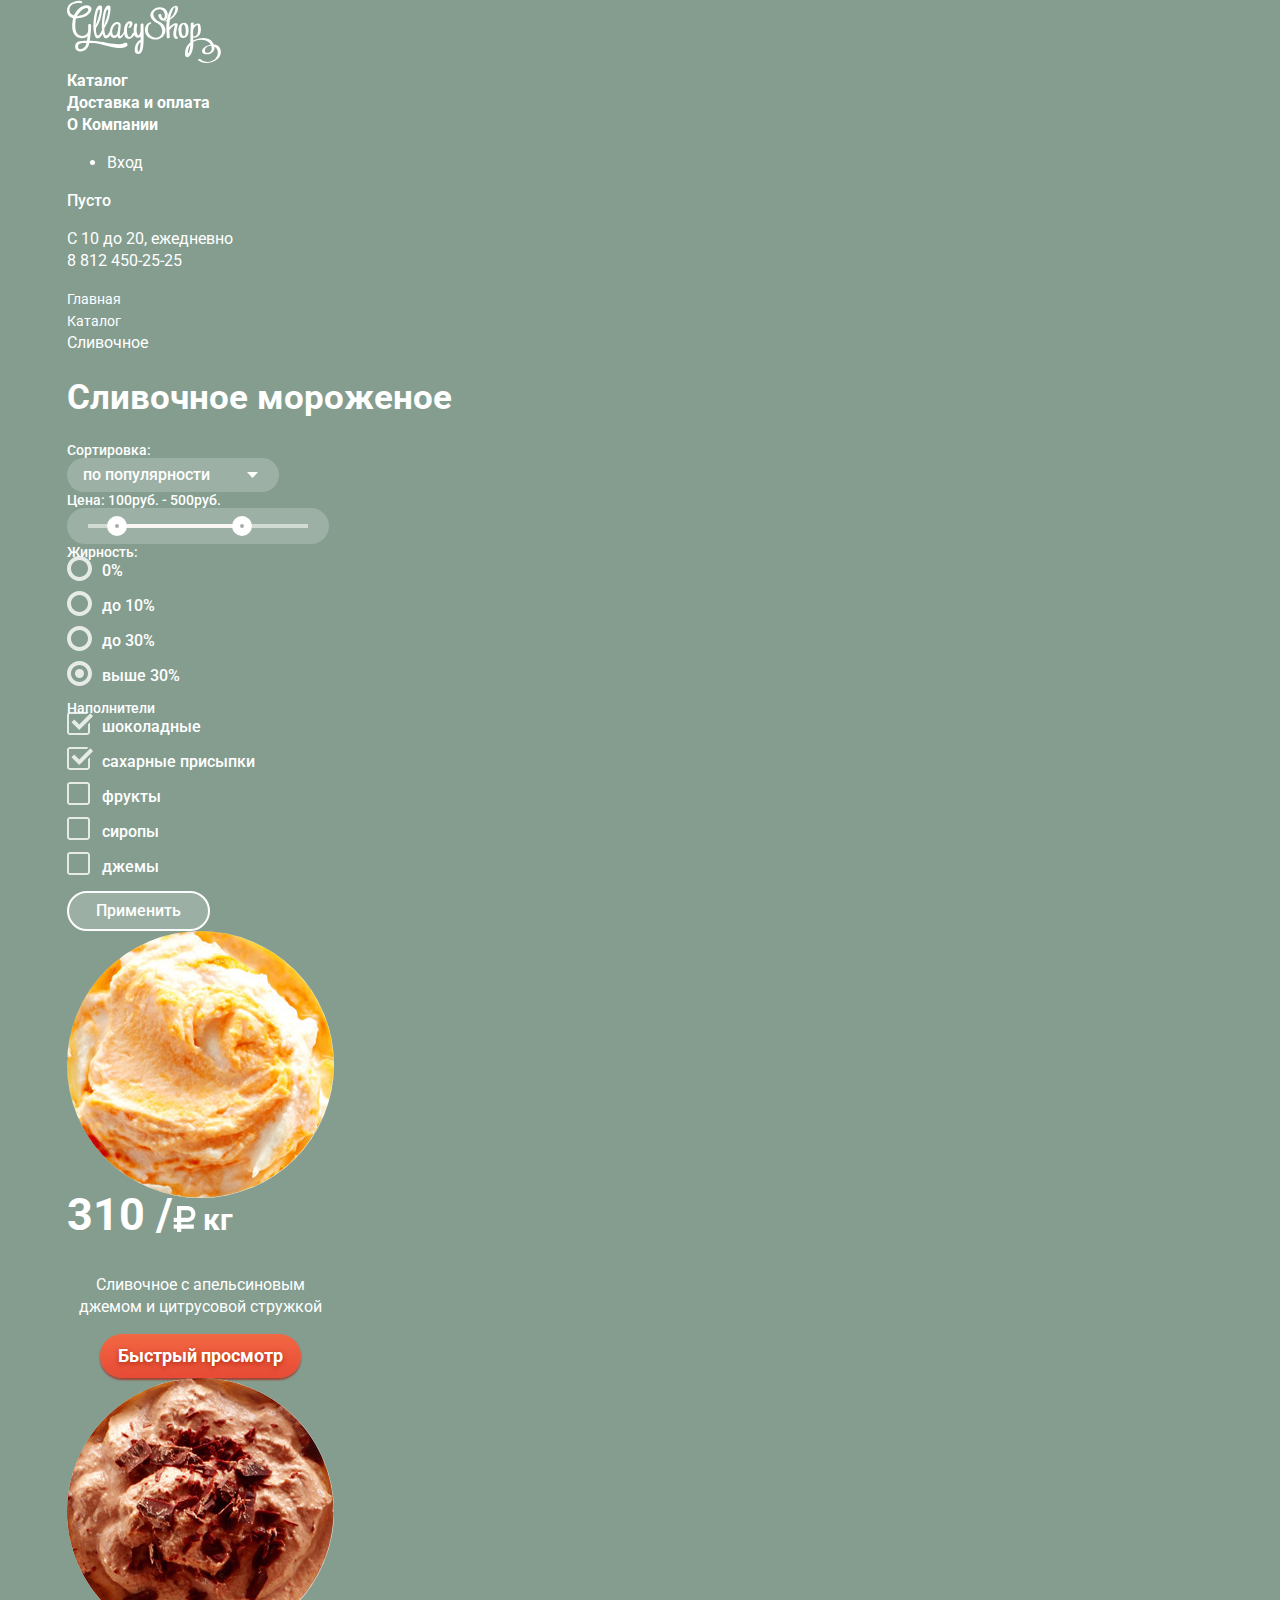
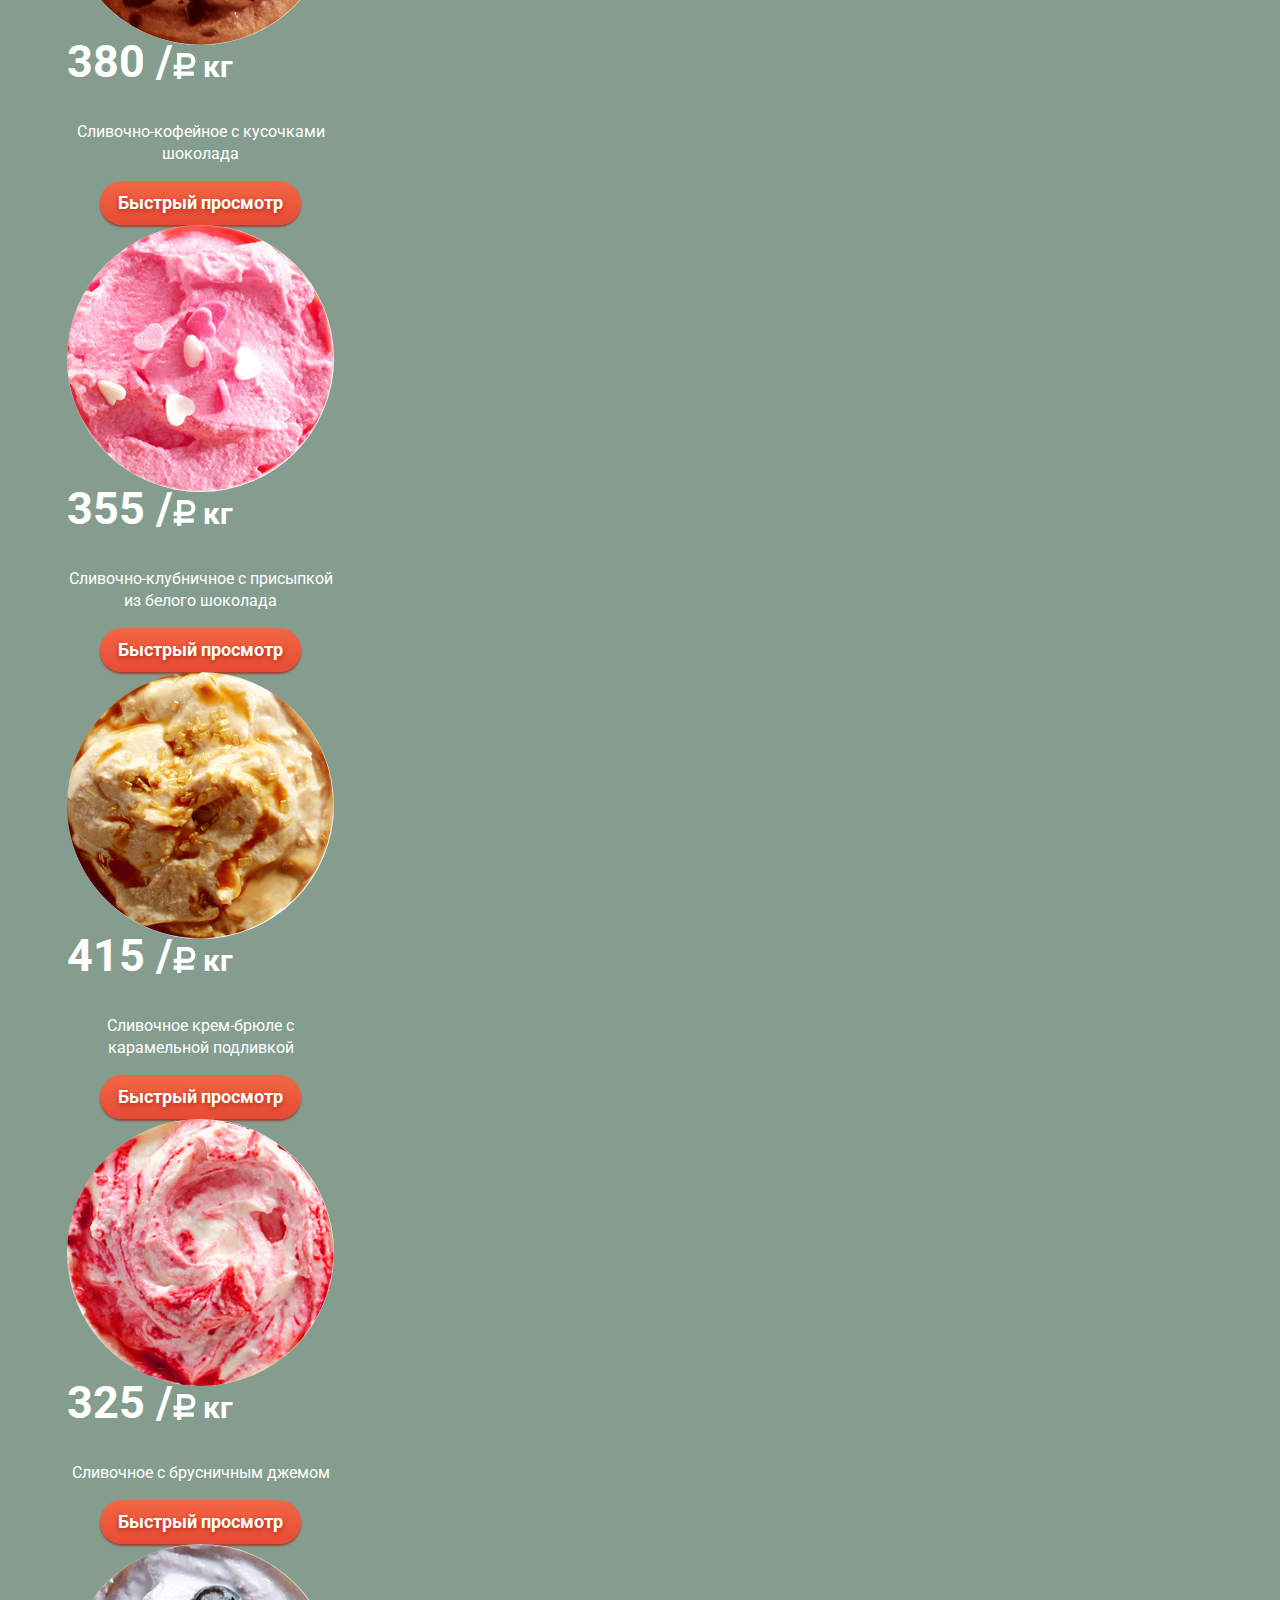
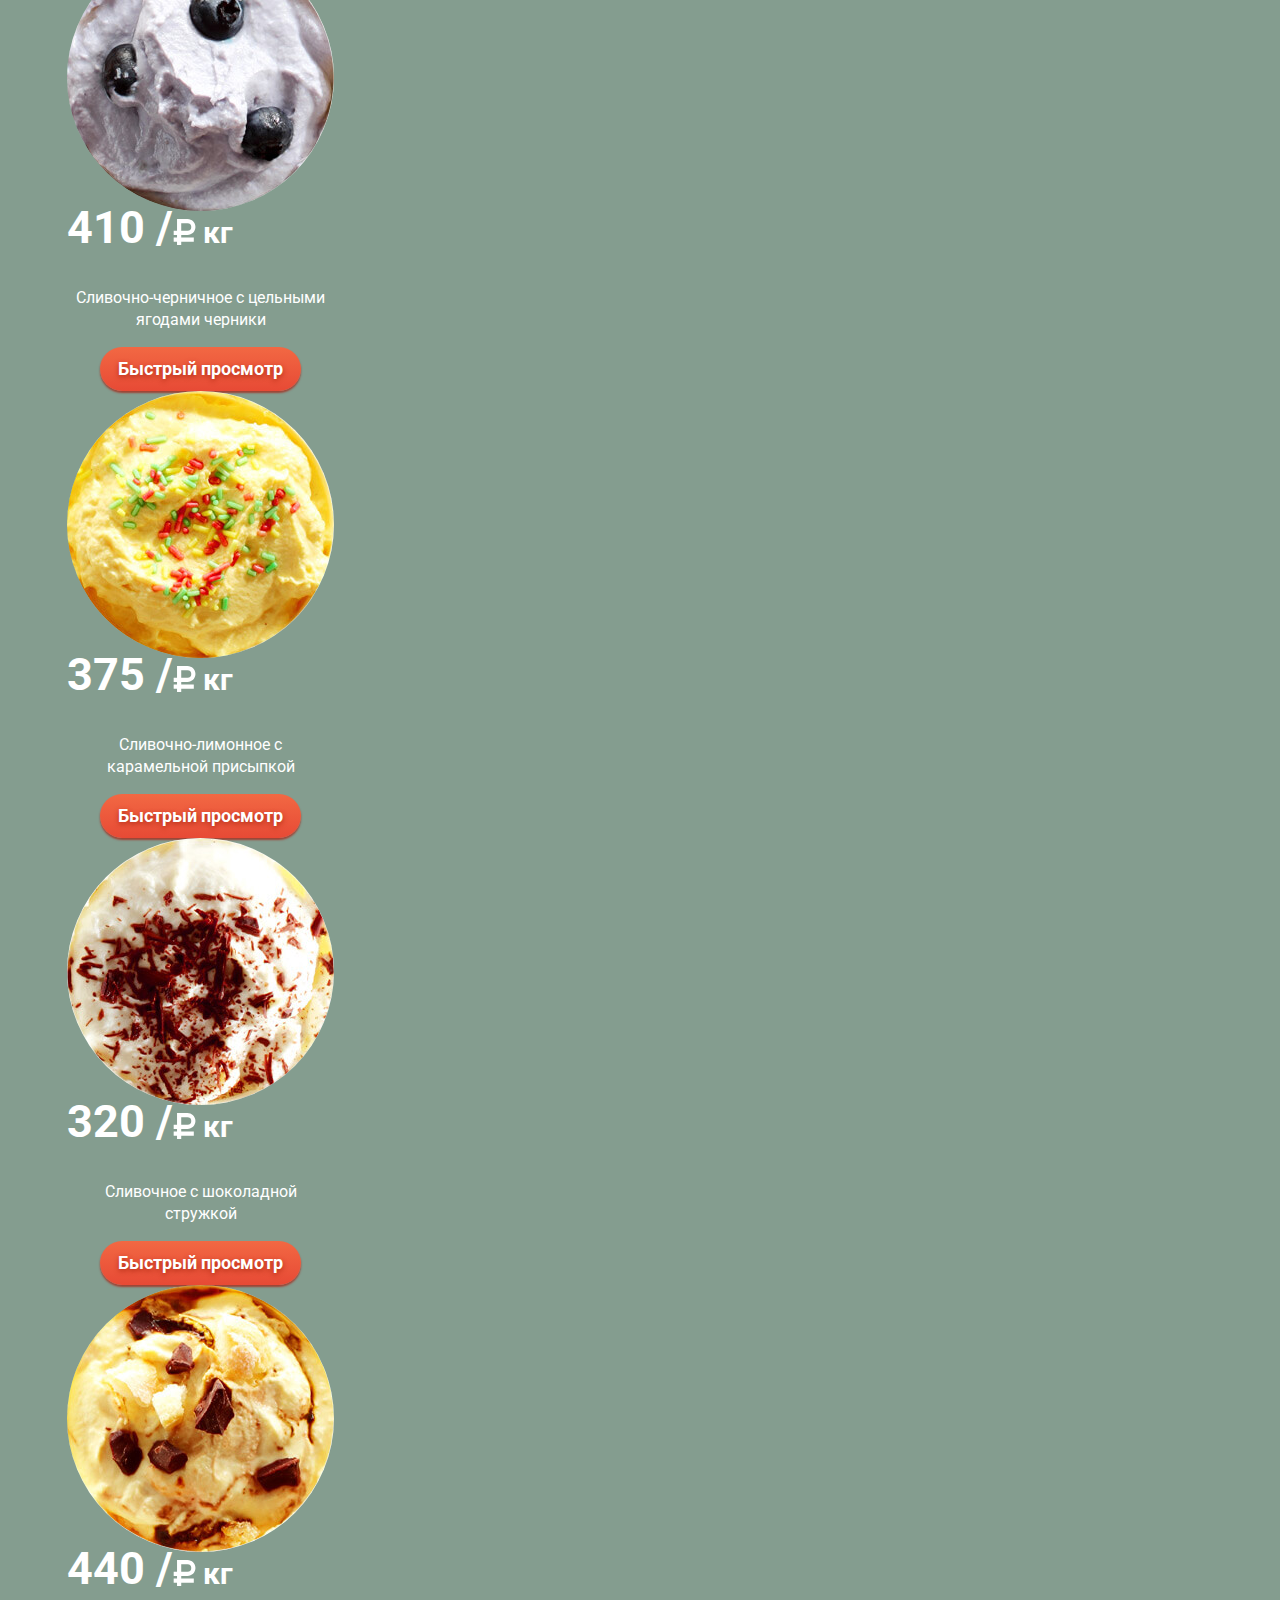
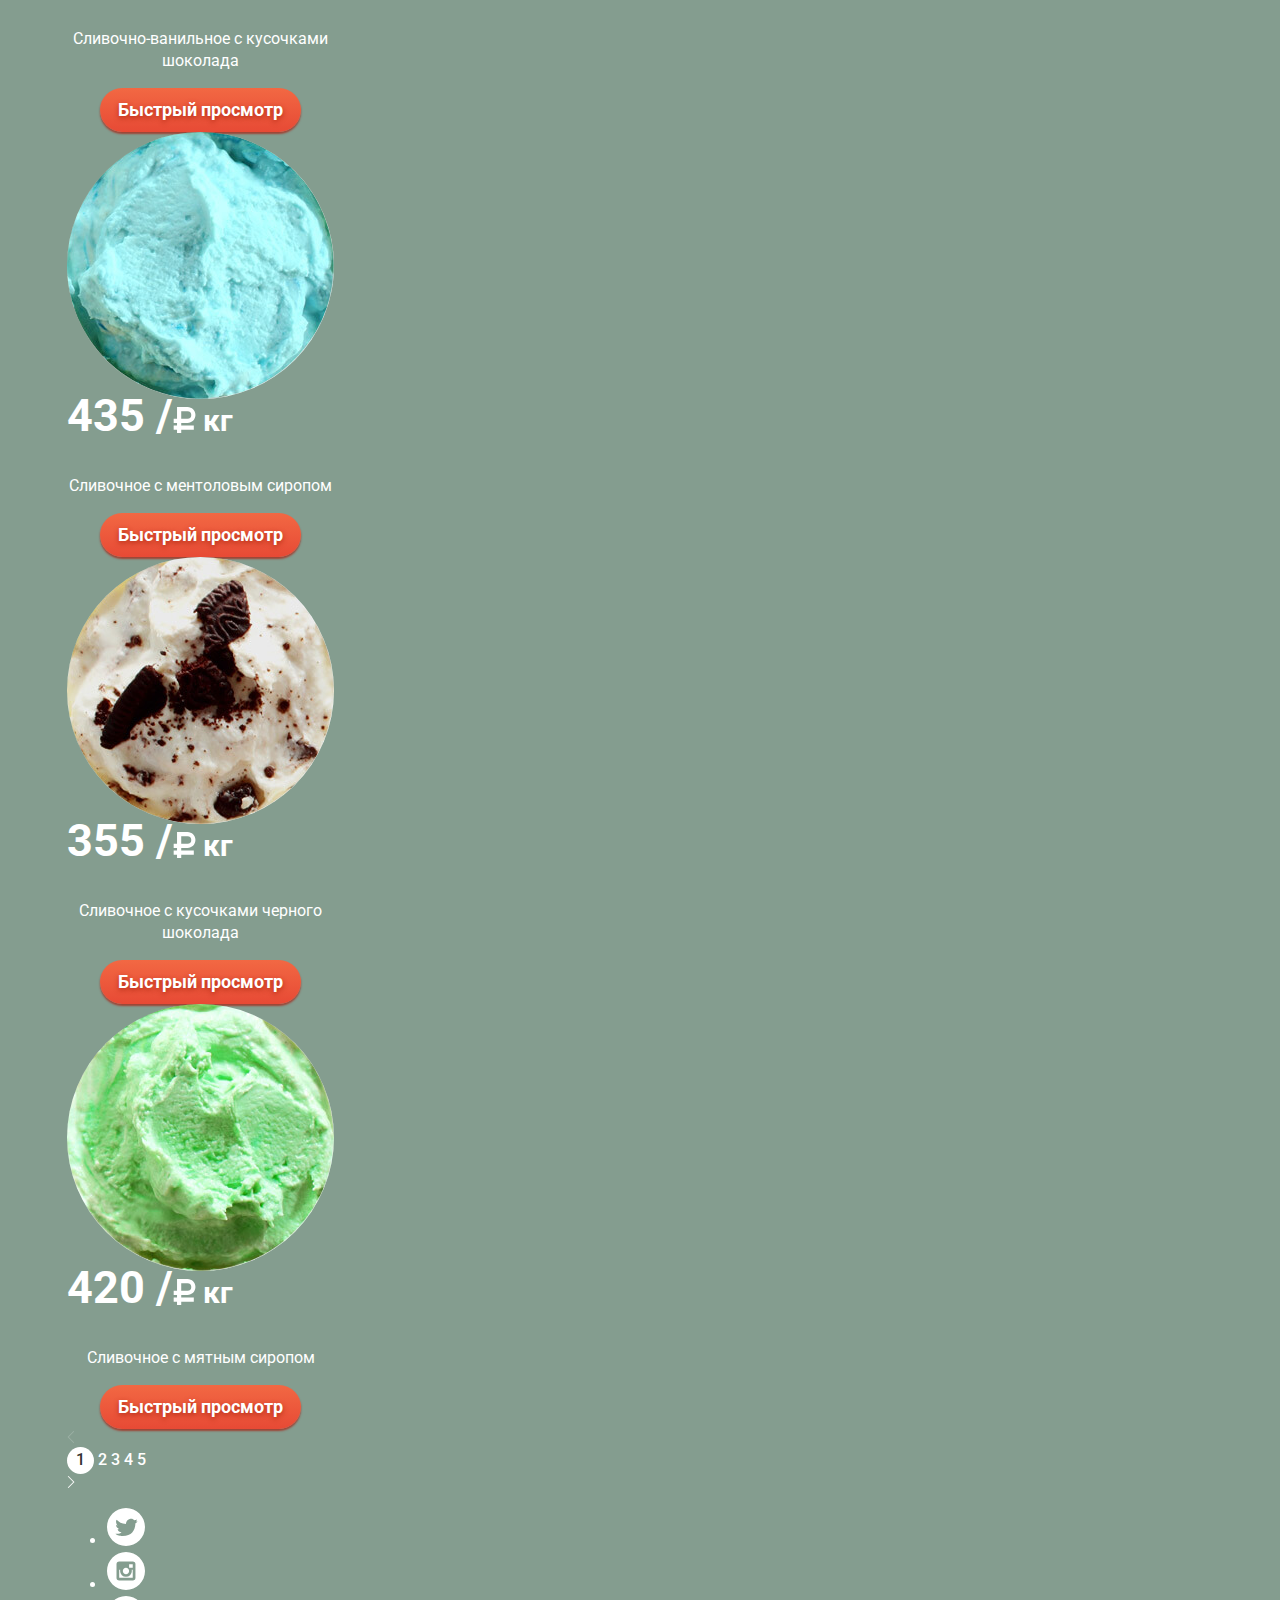
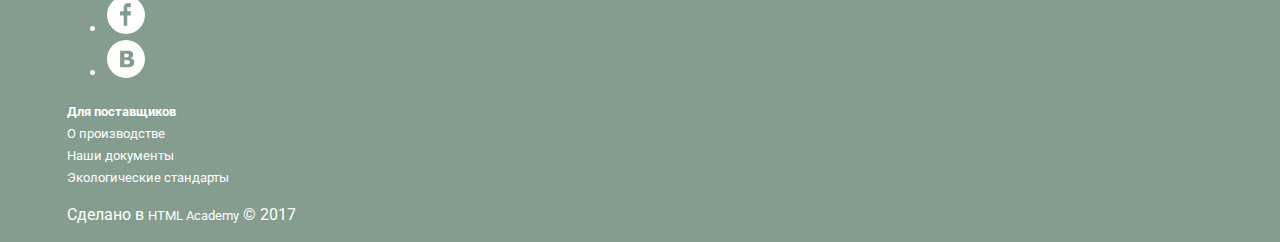
==== catalog.html @ 55c14a5e "Задание первое - Верстка" ====
<!DOCTYPE html>
<html lang="ru">
<head>
	<meta charset="UTF-8">
	<title>Каталог магазина "Ice Cream"</title>
	<link href="https://fonts.googleapis.com/css?family=Roboto:400,500,700" rel="stylesheet">
	<link rel="stylesheet" href="css/normalize.css">
	<link rel="stylesheet" href="css/style.css">
</head>
<body>
  <header class="main-header container">
    <nav class="main-navigation">
      <a href="index.html" class="main-header-logo">
        <img src="img/svg-gllacy/logo.svg" width="154" height="63" alt="Логотип магазина мороженого Ice Cream">
      </a>
      <ul class="site-navigation">
        <li><a>Каталог</a>
          <ul class="navigation-hover">
            <li><a href="new.html">Новинки</a></li>
            <li><a href="creamy.html">Сливочное</a></li>
            <li><a href="sherbet.html">Щербеты</a></li>
            <li><a href="fruit-ice.html">Фруктовый лед</a></li>
            <li><a href="melorin.html">Мелорин</a></li>
          </ul>
        </li>
        <li><a href="delivery.html">Доставка и оплата</a></li>
        <li><a href="company.html">О Компании</a></li>
      </ul>
      <div class="user-navigation">
        <span class="visually-hidden">Поиск по сайту</span>
        <form action="search.html" method="get">
          <input type="search" name="search" placeholder="Что ищем?">
        </form>
      </div>
      <div class="entrance">
        <ul class="user-navigation">
          <li class="login-link">Вход</li>
        </ul>
        <form action="entrance.html" method="post">
          <input type="email" name="email" required placeholder="Электронная почта"><br>
          <input type="password" name="password" required placeholder="Пароль"><br>
          <button type="submit">Войти</button>
          <div class="info-user">
            <a href="password-reminder.html" class="password-reminder">Забыли пароль?</a>
            <a href="new-registration.html" class="new-registration">Новая регистрация</a>
          </div>
        </form>
      </div>
      <div class="basket">
        <span class="basket-text">Пусто</span>
      </div>
    </nav>
    <p class="info">С 10 до 20, ежедневно<br> <span>8 812 450-25-25</span></p>
  </header>
  <main class="container">
  	<ul class="breadcrumbs">
      <li class="breadcrumbs-item"><a href="index.html">Главная</a></li>
      <li class="breadcrumbs-item"><a href="catalog.html">Каталог</a></li>
      <li class="breadcrumbs-current">Сливочное</li>
  	</ul>
  	<h1 class="page-title">Сливочное мороженое</h1>
  	<section class="sorting">
  		<h2 class="visually-hidden">Сортировка, выбор мороженого</h2>
  		<form action="sorting.html" method="get">
  			<fieldset>
  				<legend class="sorting-name">Сортировка:</legend>
	  			<select name="sorting-list" class="sorting-list">
	        	<option value="по популярности" class="sorting-option">по популярности</option>
	        	<option value="сначала недорогие">сначала недорогие</option>
	        	<option value="сначала дорогие">сначала дорогие</option>
	        	<option value="по жирности">по жирности</option>
	      	</select>
      	</fieldset>
      	<fieldset>
					<legend class="price-name">Цена: 100руб. - 500руб.</legend>
					<div class="range-controls">
            <div class="scale">
              <div class="bar" style="margin-left: 10%; width: 60%"></div>
            </div>
            <div class="toggle toggle-min"></div>
            <div class="toggle toggle-max"></div>
          </div>
				</fieldset>
				<fieldset>
					<legend class="fatty">Жирность:</legend>
					<ul class="fatty-list">
						<li class="fatty-radio">
							<input class="filter-percent visually-hidden" type="radio" name="filter-fatty" value="0%" id="filter-0" checked>
							<label for="filter-0">0%</label>
						</li>
						<li class="fatty-radio">
							<input class="filter-percent visually-hidden" type="radio" name="filter-fatty" value="до 10%" id="filter-10" checked>
							<label for="filter-10">до 10%</label>
						</li>
						<li class="fatty-radio">
							<input class="filter-percent visually-hidden" type="radio" name="filter-fatty" value="до 30%" id="filter-30" checked>
							<label for="filter-30">до 30%</label>
						</li>
						<li class="fatty-radio">
							<input class="filter-percent visually-hidden" type="radio" name="filter-fatty" value="выше 30%" id="filter-31" checked>
							<label for="filter-31">выше 30%</label>
						</li>
					</ul>
				</fieldset>
				<fieldset>
					<legend class="filler">Наполнители</legend>
					<ul class="filter-item">
						<li class="filter-option">
							<input class="filter-filler visually-hidden" type="checkbox" name="chocolate" id="filter-chocolate" checked>
							<label for="filter-chocolate">шоколадные</label>
						</li>
						<li class="filter-option">
							<input class="filter-filler visually-hidden" type="checkbox" name="sugar" id="filter-sugar" checked>
							<label for="filter-sugar">сахарные присыпки</label>
						</li>
						<li class="filter-option">
							<input class="filter-filler visually-hidden" type="checkbox" name="fruit" id="filter-fruit">
							<label for="filter-fruit">фрукты</label>
						</li>
						<li class="filter-option">
							<input class="filter-filler visually-hidden" type="checkbox" name="syrup" id="filter-syrup">
							<label for="filter-syrup">сиропы</label>
						</li>
						<li class="filter-option">
							<input class="filter-filler visually-hidden" type="checkbox" name="jam" id="filter-jam">
							<label for="filter-jam">джемы</label>
						</li>
					</ul>
				</fieldset>
				<button type="submit" class="filter-button">Применить</button>
  		</form>
  	</section>
  	<section class="cream-catalog">
  		<h2 class="visually-hidden">Каталог сливочного мороженого</h2>
  		<ul class="cream-list">
  			<li class="cream-item">
          <a href="orange-ice.html" class="orange-link">
    				<img src="img/ice-1.jpg" alt="Сливочное с апельсиновым джемом и цитрусовой стружкой">
    				<b class="cream-price cream-edit">310 /<span class="kilo">кг</span></b>
            <div class="cream-wrapper">
      				<p class="cream-link">Сливочное с апельсиновым джемом и цитрусовой стружкой</p>
            </div>
          </a>
          <div class="cream-wrapper">
            <button type="button" class="button catalog-btn">Быстрый просмотр</button>
          </div>
  			</li>
  			<li class="cream-item">
          <a href="coffee-ice.html" class="orange-link">
    				<img src="img/ice-2.jpg" alt="Сливочно-кофейное с кусочками шоколада">
    				<b class="cream-price cream-edit">380 /<span class="kilo">кг</span></b>
            <div class="cream-wrapper">
      				<p class="cream-link">Сливочно-кофейное с кусочками шоколада</p>
            </div>
          </a>
          <div class="cream-wrapper">
            <button type="button" class="button catalog-btn">Быстрый просмотр</button>
          </div>
  			</li>
  			<li class="cream-item">
          <a href="strawberry-ice.html" class="orange-link">
    				<img src="img/ice-3.jpg" alt="Сливочно-клубничное с присыпкой из белого шоколада">
    				<b class="cream-price cream-edit">355 /<span class="kilo">кг</span></b>
            <div class="cream-wrapper">
      				<p class="cream-link">Сливочно-клубничное с присыпкой из белого шоколада</p>
            </div>
          </a>
          <div class="cream-wrapper">
            <button type="button" class="button catalog-btn">Быстрый просмотр</button>
          </div>
  			</li>
  			<li class="cream-item">
          <a href="brulee-ice.html" class="orange-link">
    				<img src="img/ice-4.jpg" alt="Сливочное крем-брюле с карамельной подливкой">
    				<b class="cream-price cream-edit">415 /<span class="kilo">кг</span></b>
            <div class="cream-wrapper">
      				<p class="cream-link">Сливочное крем-брюле с карамельной подливкой</p>
            </div>
          </a>
          <div class="cream-wrapper">
            <button type="button" class="button catalog-btn">Быстрый просмотр</button>
          </div>
  			</li>
  			<li class="cream-item">
          <a href="cowberryа-ice.html" class="orange-link">
    				<img src="img/ice-5.jpg" alt="Сливочное с брусничным джемом">
    				<b class="cream-price cream-edit">325 /<span class="kilo">кг</span></b>
            <div class="cream-wrapper">
      				<p class="cream-link">Сливочное с брусничным джемом</p>
            </div>
          </a>
          <div class="cream-wrapper">
            <button type="button" class="button catalog-btn">Быстрый просмотр</button>
          </div>
  			</li>
  			<li class="cream-item">
          <a href="blueberries-ice.html" class="orange-link">
    				<img src="img/ice-6.jpg" alt="Сливочно-черничное с цельными ягодами черники">
    				<b class="cream-price cream-edit">410 /<span class="kilo">кг</span></b>
            <div class="cream-wrapper">
      				<p class="cream-link">Сливочно-черничное с цельными ягодами черники</p>
            </div>
          </a>
          <div class="cream-wrapper">
            <button type="button" class="button catalog-btn">Быстрый просмотр</button>
          </div>
  			</li>
  			<li class="cream-item">
          <a href="lemon-ice.html" class="orange-link">
    				<img src="img/ice-7.jpg" alt="Сливочно-лимонное с карамельной присыпкой">
    				<b class="cream-price cream-edit">375 /<span class="kilo">кг</span></b>
            <div class="cream-wrapper">
      				<p class="cream-link">Сливочно-лимонное с карамельной присыпкой</p>
            </div>
          </a>
          <div class="cream-wrapper">
            <button type="button" class="button catalog-btn">Быстрый просмотр</button>
          </div>
  			</li>
  			<li class="cream-item">
          <a href="chocolate-ice.html" class="orange-link">
    				<img src="img/ice-8.jpg" alt="Сливочное с шоколадной стружкой">
    				<b class="cream-price cream-edit">320 /<span class="kilo">кг</span></b>
            <div class="cream-wrapper">
      				<p class="cream-link">Сливочное с шоколадной стружкой</p>
            </div>
          </a>
          <div class="cream-wrapper">
            <button type="button" class="button catalog-btn">Быстрый просмотр</button>
          </div>
  			</li>
  			<li class="cream-item">
          <a href="vanilla-ice.html" class="orange-link">
    				<img src="img/ice-9.jpg" alt="Сливочно-ванильное с кусочками шоколада">
    				<b class="cream-price cream-edit">440 /<span class="kilo">кг</span></b>
            <div class="cream-wrapper">
      				<p class="cream-link">Сливочно-ванильное с кусочками шоколада</p>
            </div>
          </a>
          <div class="cream-wrapper">
            <button type="button" class="button catalog-btn">Быстрый просмотр</button>
          </div>
  			</li>
  			<li class="cream-item">
          <a href="menthol-ice.html" class="orange-link">
    				<img src="img/ice-10.jpg" alt="Сливочноe с ментоловым сиропом">
    				<b class="cream-price cream-edit">435 /<span class="kilo">кг</span></b>
            <div class="cream-wrapper">
      				<p class="cream-link">Сливочноe с ментоловым сиропом</p>
            </div>
          </a>
          <div class="cream-wrapper">
            <button type="button" class="button catalog-btn">Быстрый просмотр</button>
          </div>
  			</li>
  			<li class="cream-item">
          <a href="dark-chocolate-ice.html" class="orange-link">
    				<img src="img/ice-11.jpg" alt="Сливочное с кусочками черного шоколада">
    				<b class="cream-price cream-edit">355 /<span class="kilo">кг</span></b>
            <div class="cream-wrapper">
      				<p class="cream-link">Сливочное с кусочками черного шоколада</p>
            </div>
          </a>
          <div class="cream-wrapper">
            <button type="button" class="button catalog-btn">Быстрый просмотр</button>
          </div>
  			</li>
  			<li class="cream-item">
          <a href="mint-syrup-ice.html" class="orange-link">
    				<img src="img/ice-12.jpg" alt="Сливочное с мятным сиропом">
    				<b class="cream-price cream-edit">420 /<span class="kilo">кг</span></b>
            <div class="cream-wrapper">
      				<p class="cream-link">Сливочное с мятным сиропом</p>
            </div>
          </a>
          <div class="cream-wrapper">
            <button type="button" class="button catalog-btn">Быстрый просмотр</button>
          </div>
  			</li>
  		</ul>
			<ul class="pagination-list">
				<li class="prev pagination-item">
					<a href="#" class="backward switch-current"><span class="visually-hidden">Назад</span></a>
				</li>
				<li class="number pagination-item">
					<a class="pagination-current">1</a>
					<a href="#">2</a>
					<a href="#">3</a>
					<a href="#">4</a>
					<a href="#">5</a>
				</li>
				<li class="next pagination-item">
					<a href="#" class="forward"><span class="visually-hidden">Вперед</span></a>
				</li>
			</ul>
  	</section>
  </main>
  <footer class="main-footer container">
    <ul class="social__list">
      <li class="social__item">
        <a class="social__link" href="https://twitter.com/htmlacademy_ru" target="_blank" rel="noopener"><img src="img/svg-gllacy/twitter.svg" width="38" height="38" alt="Мы в твиттере"></a>
      </li> 
      <li class="social__item">
        <a class="social__link" href="https://www.instagram.com/htmlacademy" target="_blank" rel="noopener"><img src="img/svg-gllacy/instagram.svg" width="38" height="38" alt="Мы в инстаграмм"></a>
      </li>
      <li class="social__item">
        <a class="social__link" href="https://www.facebook.com/htmlacademy" target="_blank" rel="noopener"><img src="img/svg-gllacy/fb.svg" width="38" height="38" alt="Мы в фейсбуке"></a>
      </li>
      <li class="social__item">
        <a class="social__link" href="https://vk.com/htmlacademy" target="_blank" rel="noopener"><img src="img/svg-gllacy/vk.svg" width="38" height="38" alt="Мы в вконтакте"></a>
      </li>
    </ul>
    <ul class="documents-list">
      <li class="documents-item documents-active">
        <a href="#" class="documents-link">Для поставщиков</a>
      </li>
      <li class="documents-item">
        <a href="#" class="documents-link">О производстве</a>
      </li>
      <li class="documents-item">
        <a href="#" class="documents-link">Наши документы</a>
      </li>
      <li class="documents-item">
        <a href="#" class="documents-link">Экологические стандарты    </a>
      </li>
    </ul>
    <div class="htmlacademy">
      <p class="htmlacademy-info">Сделано в <a href="https://htmlacademy.ru">HTML Academy</a> &copy; 2017</p>
    </div>
  </footer>
</body>
</html>
---- css/style.css ----
body {
	margin: 0;
  	padding: 0;

	font-family: "Roboto", sans-serif;
	font-weight: 400;
	font-size: 16px;
	line-height: 22px;

	color: #ffffff;
	background-color: #849d8f;
}

a {
  	text-decoration: none;
}

img {
  	max-width: 100%;
  	height: auto;
}

.visually-hidden:not(:focus):not(:active),
input[type="checkbox"].visually-hidden,
input[type="radio"].visually-hidden {
  	position: absolute;

  	width: 1px;
  	height: 1px;
  	margin: -1px;
  	border: 0;
  	padding: 0;

  	white-space: nowrap;

  	clip-path: inset(100%);
  	clip: rect(0 0 0 0);
  	overflow: hidden;
}

.container {
	max-width: 1146px;
	padding: 0 27px;
	margin: 0 auto;
}

.site-wrapper {
	background-color: #849d8f;
  background-image: url("../img/slider-one.png");
  background-repeat: no-repeat;
  background-position: top center;

  transition: background-image 0.5s ease, background-color 0.5s ease;
}

.site-navigation,
.navigation-hover {
  margin: 0;
  padding: 0;
  list-style: none;

  color: #ffffff;
}

.navigation-hover {
	display: none;
}

.site-navigation a {
	color: #ffffff;
	font-weight: 700;
}

.navigation-hover a {
	font-size: 14px;
	color: #323232;
}

.navigation-hover li:not(:first-child) a {
	font-weight: 400;
}

.user-navigation form {
	display: none;
}

.entrance form {
	display: none;
}

.entrance-text,
.basket-text {
	font-weight: 500;
	cursor: pointer;
}

/* ------- Slider -------- */

.slider-list {
	margin: 0;
	padding: 0;
	list-style: none;
}

.slide {
	display: none;
}

.slider {
  position: relative;
  
  padding-top: 321px;
  
  text-align: center;
  color: #ffffff;
}

.site-wrapper::before,
.site-wrapper::after {
  content: "";

  visibility: hidden;
}

.site-wrapper::before {
  background-image: url("img/slider-item2.png");
}

.site-wrapper::after {
  background-image: url("img/slider-item3.png");
}

.slider-list {
  margin: 0;
  padding: 0;
  
  list-style: none;
}

.slide-title {
  width: 700px;
  margin: 0 auto;
  margin-bottom: 27px;
  
  font-size: 60px;
  line-height: 60px;
  font-weight: 800;
}

.button {
  display: inline-block;
  padding: 12px 44px;

  font-weight: 700;
  font-size: 31px;
  line-height: 41px;
  text-align: center;
  color: #ffffff;
  vertical-align: top;
  text-decoration: none;
  text-shadow: 0 2px 5px rgba(160, 32, 11, 0.76);

  background: #f26843;
  background: linear-gradient(to bottom, #f26843 0%, #e74a35 100%);
  border-radius: 50px;
  box-shadow: 0 2px 2px rgba(172, 16, 0, 0.64);
  border: none;

  cursor: pointer;
}

.button:hover {
  background: linear-gradient(to bottom, #f58669 0%, #ec6f5e 100%);
  box-shadow: 0 2px 2px rgba(172, 16, 0, 1);
}

.button:active {
  background: linear-gradient(to bottom, #d84732 0%, #e1613e 100%);
  box-shadow: inset 0 2px 2px rgba(172, 16, 0, 1);
}

.slider-controls {
  position: absolute;
  bottom: 63px;
  left: 0;
  z-index: 20;
  
  font-size: 0;
}

.slider-controls label {
  display: inline-block;
  width: 17px;
  height: 17px;
  margin-right: 8px;

  vertical-align: top;

  background-color: transparent;
  border: 2px solid #ffffff;
  border-radius: 50%;
  cursor: pointer;
}

#product-1:checked ~ .site-wrapper {
  background-color: #849d8f;
  background-image: url("../img/slider-one.png");
}

#product-2:checked ~ .site-wrapper {
  background-color: #8996a6;
  background-image: url("../img/slider-two.png");
}

#product-3:checked ~ .site-wrapper {
  background-color: #9d8b84;
  background-image: url("../img/slider-three.png");
}

#product-1:checked ~ .site-wrapper #slide1,
#product-2:checked ~ .site-wrapper #slide2,
#product-3:checked ~ .site-wrapper #slide3 {
  display: block;
}

#product-1:checked ~ .site-wrapper label[for="product-1"],
#product-2:checked ~ .site-wrapper label[for="product-2"],
#product-3:checked ~ .site-wrapper label[for="product-3"] {
  background-color: #ffffff;
}

/* --------- Promo --------- */

.promo-raspberry,
.promo-chocolate {
	width: 560px;
	border-top: 1px solid transparent;
}

.promo-box {
	background-repeat: no-repeat;
	background-position: center;

	border-radius: 10px;

	padding: 10px 20px 23px;
}

.promo-box-raspberry {
	background-color: #631c2b;
	background-image: url("../img/promo-raspberries.jpg");
}

.promo-box-chocolate {
	background-color: #432a1f;
	background-image: url("../img/promo-chocolate.jpg");
}

.promo-caption {
	font-weight: 700;
	font-size: 35px;
	line-height: 41px;

	margin: 0;
}

.promo-text {
	font-weight: 700;
	font-size: 18px;
	line-height: 22px;
}

.button-promo {
	font-size: 18px;
	line-height: 24px;

	padding: 10px 20px;
}

/* -------- Хиты мороженого --------- */

.hit-list {
	position: relative;
	margin: 0;
	padding: 0;
	list-style: none;
}

.hit-item {
	width: 267px;
}

.hit-item::before {
	content: "";
	position: absolute;
	background-image: url("../img/svg-gllacy/hit.svg");
	background-size: 61px 61px;
	width: 61px;
	height: 61px;
	background-repeat: no-repeat;
}

.hit-item img {
	border-radius: 50%;
}

.cream-price {
	position: relative;
	font-weight: 700;
	font-size: 45px;
	color: #ffffff;

	display: block;
	padding-bottom: 27px;
}

.cream-price::before {
	content: "";
	position: absolute;
	left: 85px;
	background-image: url("../img/svg-gllacy/ruble.svg");
	background-size: 26px 31px;
	width: 26px;
	height: 31px;
	background-repeat: no-repeat;
}

.kilo {
	display: inline-block;
	padding-left: 30px;
	font-size: 30px;
}

.cream-link {
	color: #ffffff;
}

/* -------- о нас --------- */

.about-us {
	background-image: url("../img/pattern.jpg");
	border-radius: 15px;
	padding: 15px;
}

.about-us-caption {
	font-weight: 500;
	font-size: 24px;
	line-height: 30px;
	color: #323232;
}

.about-us-list {
	position: relative;
	margin: 0;
	padding: 0;
	list-style: none;
}

.about-us-item {
	padding-left: 57px;
	padding-bottom: 27px;
	color: #323232;
}

.about-us-item::before {
	content: "";
	position: absolute;
	width: 49px;
	height: 49px;
}

.about-us-item:nth-child(1) {
	background-image: url("../img/svg-gllacy/ice-cream.svg");
	background-repeat: no-repeat;
	background-size: 49px 49px;
}

.about-us-item:nth-child(2) {
	background-image: url("../img/svg-gllacy/eco.svg");
	background-repeat: no-repeat;
	background-size: 49px 49px;
}

.about-us-item:nth-child(3) {
	background-image: url("../img/svg-gllacy/cow.svg");
	background-repeat: no-repeat;
	background-size: 49px 49px;
}

.about-us-item:nth-child(4) {
	background-image: url("../img/svg-gllacy/thermometer.svg");
	background-repeat: no-repeat;
	background-size: 49px 49px;
}

/* ----------  Блог и рассылка ------------- */
.blog {
	width: 560px;
	min-height: 220px;
	background-color: #ffffff;
	background-image: url("../img/strawberry-bg.jpg");
	background-repeat: no-repeat;
	color: #323232;
	border-radius: 15px
}

.blog-new {
	padding-left: 20px;
	padding-top: 20px;
}

.blog-method {
	width: 282px;
	display: block;
	padding-left: 20px;

	color: #323232;
	font-size: 24px;
	line-height: 30px;
	font-weight: 700;
}

.mailing-email {
	width: 560px;
	min-height: 220px;

	background-image: repeating-linear-gradient(-40deg, #ffffff 0, #ffffff 6px, #92cdff 6px, #92cdff 12px, #ffffff 12px, #ffffff 17px, #fe9e90 17px, #fe9e90 22px);
	color: #5a5a5a;
	border-radius: 15px;
}

.mailing-box {
	width: 550px;
	min-height: 210px;
  	display: inline-block;

	margin: 5px;

	background-color: #f8f7f4;
	border-radius: 15px;

	vertical-align: middle;
}

.mailing-info {
	padding: 15px 20px;
}

.btn-email {
	padding: 10px 20px;

	font-size: 18px;
	line-height: 24px;
}

.mailing-form {
	padding-left: 20px;
}

input[name="email"] {
	box-sizing: border-box;
	border-radius: 5px;
	width: 368px;
	padding: 10px;
	margin-right: 10px;

	border: 1px solid #999999;
}

/* ---------- Карта ----------- */
.map-wrapper {
	position: relative;
	width: 1200px;
	margin: 0 auto;
}

.map-info {
	position: absolute;
	top: 62px;
	right: 27px;
	width: 302px;
	min-height: 305px;

	background-color: #fefefe;
	color: #323232;
	border-radius: 20px;
}

.map-info p {
	padding: 0 25px;
}

.map-info .address {
	padding-top: 12px;
}

.map-info .address-correct {
	font-size: 18px;
	line-height: 24px;
	font-weight: 700;
}

.btn-map-box {
	text-align: center;
}

.btn-map {
	padding: 10px 28px;

	font-size: 18px;
	line-height: 24px;
}

/* -------- footer ------- */
.social-list,
.documents-list {
	margin: 0;
	padding: 0;
	
	list-style: none;
}

.main-footer a {
	display: inline-block;

	color: #ffffff;
	font-size: 13px;
	line-height: 18px;
}

.social-list a {
	width: 38px;
	height: 38px;

	background-repeat: no-repeat;

	opacity: 0.8;
}

.social-item:nth-child(1) a {
	background-image: url("../img/svg-gllacy/twitter.svg");
}

.social-item:nth-child(2) a {
	background-image: url("../img/svg-gllacy/instagram.svg");
}

.social-item:nth-child(3) a {
	background-image: url("../img/svg-gllacy/fb.svg");	
}

.social-item:nth-child(4) a {
	background-image: url("../img/svg-gllacy/vk.svg");	
}

.social-item a:hover {
	opacity: 1;
}

.social-item a:active {
	opacity: 0.8;
}

.documents-active {
	font-weight: 700;
}

/* -------- breadcrumbs ---------- */
.breadcrumbs {
	margin: 0;
	padding: 0;

	list-style: none;
}

.breadcrumbs a {
	color: #ffffff;
	font-size: 14px;
	line-height: 18px;
}

.page-title {
	font-size: 35px;
	line-height: 41px;
}

/* -------- sorting ------------- */
.sorting fieldset {
  	margin: 0;
  	padding: 0;

  	border: none;
}

.sorting legend {
	font-size: 14px;
	line-height: 16px;
	font-weight: 500;
}

.sorting ul {
	margin: 0;
	padding: 0;

	list-style: none;
}

/* -------------- sorting-list --------------- */
.sorting-list {
	position: relative;
	padding: 8px 50px 8px 16px;
	
	background-color: rgba(255, 255, 255, 0.2);
	color: #ffffff;
	font-weight: 500;
	background-image: url("../img/svg-gllacy/select-arrow.svg");
	background-repeat: no-repeat;
	background-size: 11px 10px;
	background-position: 180px 12px;
	border: 0;
	border-radius: 20px;
	-webkit-appearance: none;
    -moz-appearance: none;
  	-ms-appearance: none;
  	appearance: none;
}

.sorting-list option {
	color: #323232;
}

.sorting-list:hover {
    cursor: pointer;
}

.sorting-list:focus {
	color: #323232;
	background-image: url("../img/svg-gllacy/select-arrow-bg.svg");
}


/* ------------- range-controls ------------ */

.range-controls {
  	position: relative;
  	width: 220px;
  
  	border-radius: 20px;
  	padding: 16px 21px;
  
  	background-color: rgba(255, 255, 255, 0.2);
}

.range-controls .scale {
  	height: 4px;

  	background: #d1dad3;
}

.range-controls .bar {
  	width: 70%;
  	height: 4px;

  	background: #f8f7f4;
}

.range-controls .toggle {
  	position: absolute;
  	top: 8px;
  	left: 0;
  
  	width: 4px;
  	height: 4px;
  	padding: 0;

  	border: 8px solid #ffffff;
  	background-color: #ababab;
  	border-radius: 50%;
  	cursor: pointer;
}

.range-controls .toggle-min {
  	left: 40px;
}

.range-controls .toggle-max {
  	left: 165px;
}

.price-controls {
  	font-size: 0;
}

.toggle-min:hover,
.toggle-max:hover {
	transform: scale(1.2);
}

/* -------------- fatty -------------- */
.filter-option,
.fatty-radio {
  	height: 25px;

  	/* временно */ 
  	padding-bottom: 10px;
}

.fatty-radio label,
.filter-option label {
	position: relative;
	padding-left: 35px;
	cursor: pointer;

	font-size: 16px;
	line-height: 18px;
	font-weight: 500;
}

.filter-option input[type="checkbox"] + label::before,
.fatty-radio input[type="radio"] + label::before {
  	content: "";
  	position: absolute;
  	top: -5px;
  	left: 0px;

  	width: 27px;
  	height: 27px;
}

.filter-option input[type="checkbox"] + label::before {
  	background-image: url("../img/svg-gllacy/checkbox-off.svg");
  	background-repeat: no-repeat;
  	opacity: 0.8;
}

.fatty-radio input[type="radio"] + label::before {
  	background-image: url("../img/svg-gllacy/radio-off.svg");
  	background-repeat: no-repeat;
  	opacity: 0.8;
}

.filter-option input[type="checkbox"]:checked ~ label::before {
  	content: "";
  	position: absolute;
  	width: 26px;
  	height: 26px;
  	background: url("../img/svg-gllacy/checkbox-on.svg") 0 0 no-repeat;
}

.fatty-radio input[type="radio"]:checked ~ label::before {
  	background: url("../img/svg-gllacy/radio-on.svg") 0 0 no-repeat;
}

.filter-option input[type="checkbox"] + label:hover::before,
.filter-option input[type="checkbox"]:focus + label::before,
.fatty-radio input[type="radio"] + label:hover::before,
.fatty-radio input[type="radio"]:focus + label::before {
  	opacity: 1;
}

.filter-percent:disabled + label,
.filter-filler:disabled + label {
  	opacity: 0.4;
}

.filter-button {
	display: inline-block;
	padding: 9px 27px;
	
	font-size: 16px;
  	line-height: 18px;
  	font-weight: 500;
  	text-align: center;
  	color: #ffffff;
  	vertical-align: top;
  	background: rgba(255, 255, 255, 0.19);
  	border: 2px solid #ffffff;
  	border-radius: 50px;
  	cursor: pointer;

  	outline: none;
}

.filter-button:hover {
	border-color: transparent;
	background: #fbfcfb;
	color: #323232;
}

.filter-button:active {
	padding: 11px 29px;
	border: none;
	box-shadow: inset 0px 2px 1px 0px #696969;
}

/* -------- catalog --------------- */
.cream-list {
	margin: 0;
	padding: 0;
	
	list-style: none;
}

.cream-item {
	width: 267px;
}

.cream-item img {
	border-radius: 50%;
}

.catalog-btn {
	padding: 10px 18px;
	
	font-size: 18px;
	line-height: 24px;
}

.cream-edit::before {
	left: 105px;
}

.cream-wrapper {
	text-align: center;
}

/*------ pagination-list ------------ */
.pagination-list {
	margin: 0;
	padding: 0;
	width: 190px;

	list-style: none;
	line-height: 18px;
	font-weight: 500;
}

.pagination-list a {
	display: inline-block;
	color: #ffffff;
}

.backward,
.forward {
	background-image: url("../img/svg-gllacy/icon-right-small.svg");
	background-repeat: no-repeat;
	width: 8px;
	height: 12px;
}

.backward {
	transform: rotate(180deg);
}

.pagination-item .switch-current {
  	opacity: 0.2;
}

.pagination-item .pagination-current {
	width: 27px;
	height: 23px;
	padding-top: 4px;

	background-color: #ffffff;
	color: #323232;
	border-radius: 50%;
	text-align: center;
}
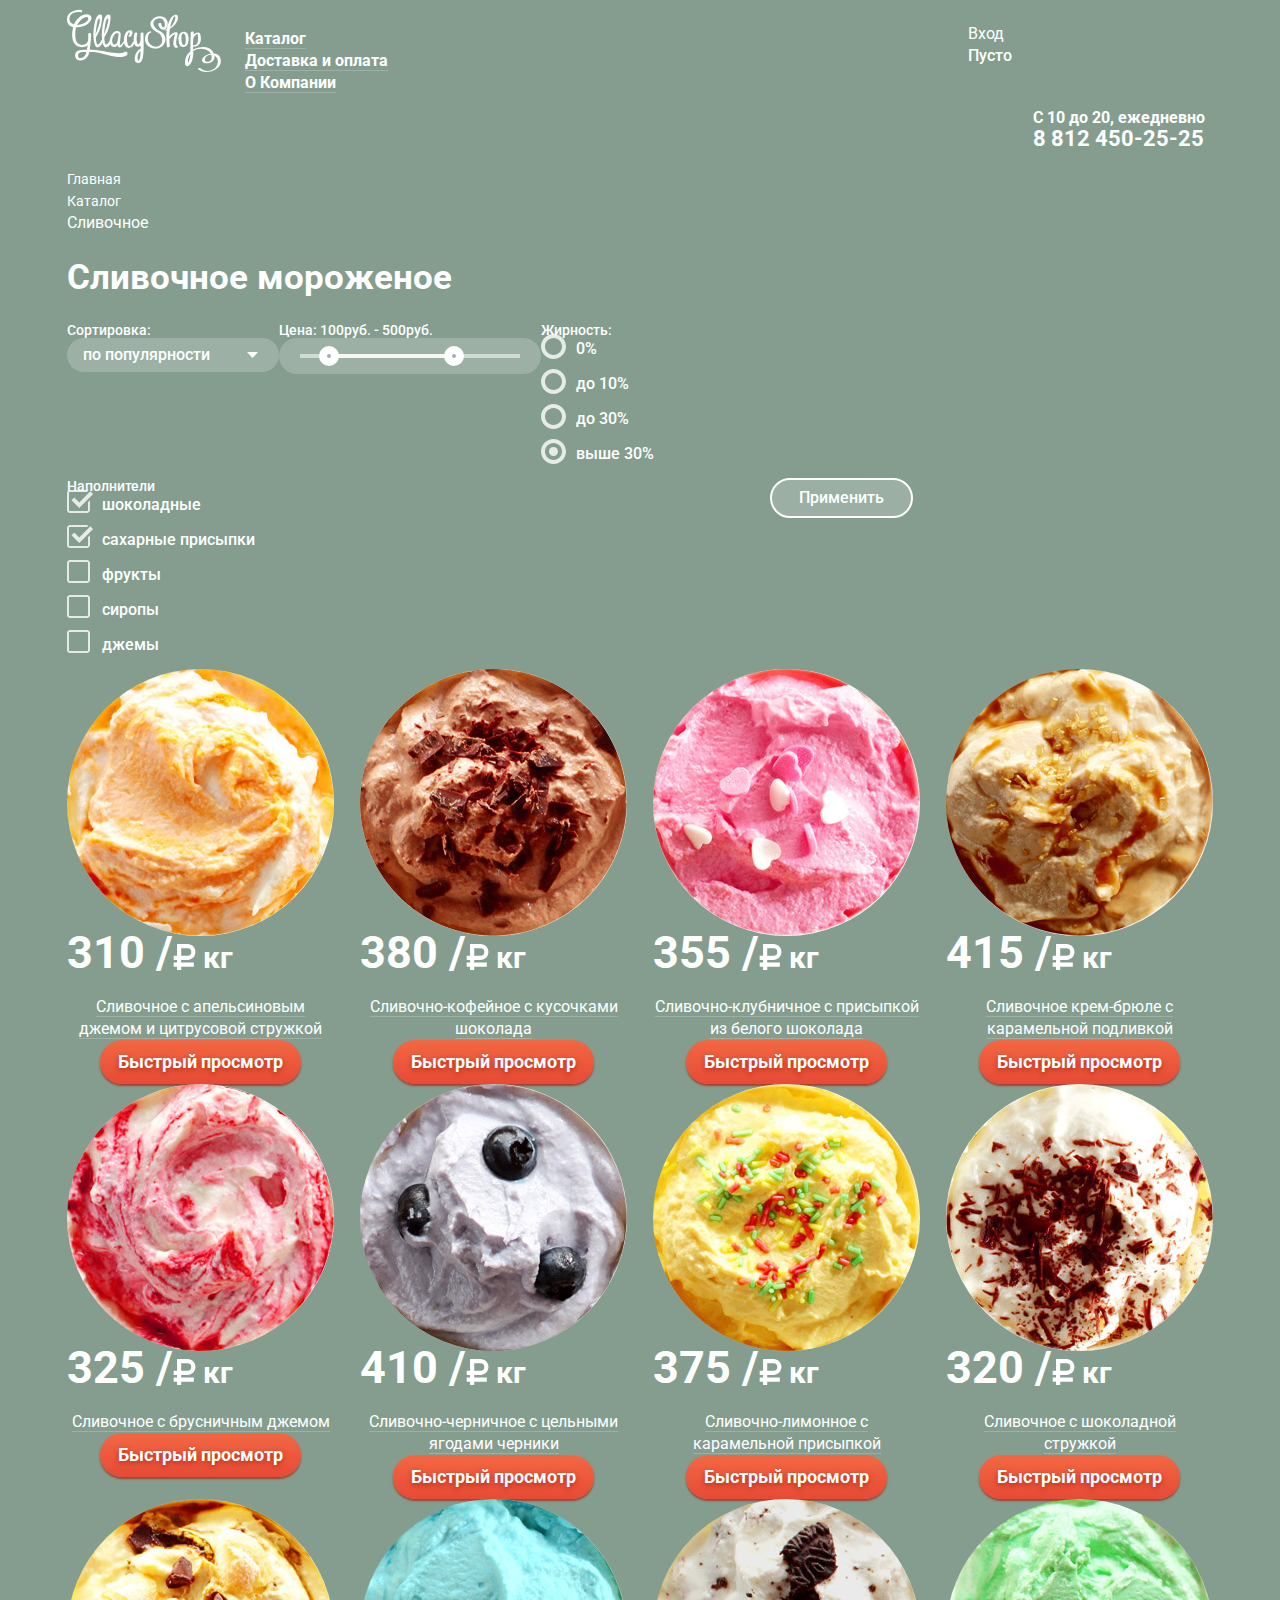
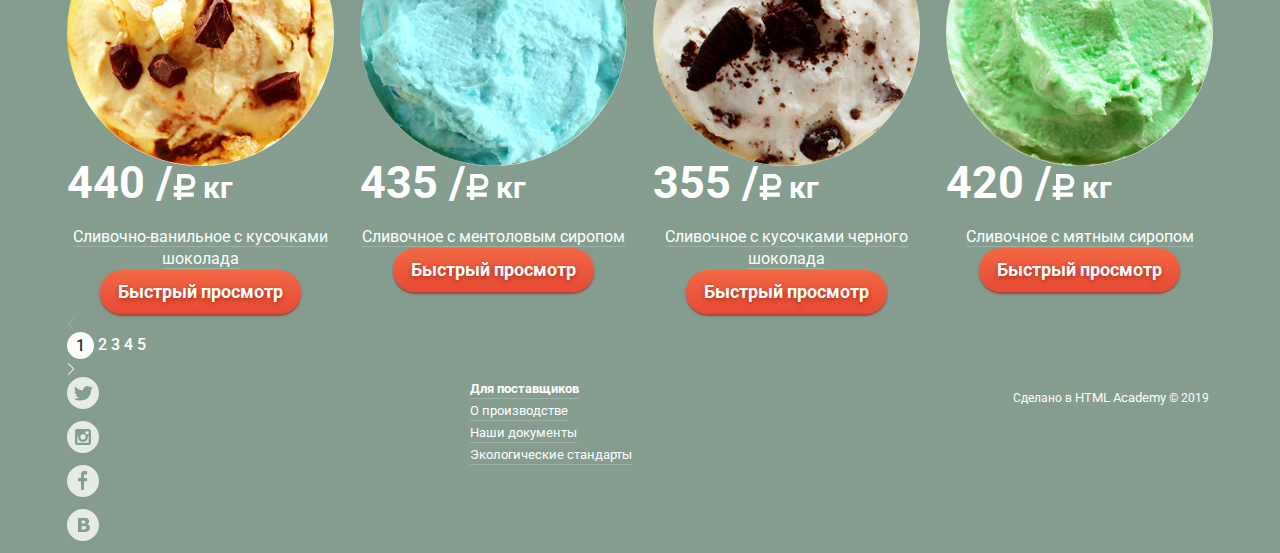
==== commit 4152e559: "Работа с графикой" ====
--- a/catalog.html
+++ b/catalog.html
@@ -10,11 +10,11 @@
 <body>
   <header class="main-header container">
     <nav class="main-navigation">
-      <a href="index.html" class="main-header-logo">
+      <a class="main-header-logo">
         <img src="img/svg-gllacy/logo.svg" width="154" height="63" alt="Логотип магазина мороженого Ice Cream">
       </a>
       <ul class="site-navigation">
-        <li><a>Каталог</a>
+        <li><a href="catalog.html">Каталог</a>
           <ul class="navigation-hover">
             <li><a href="new.html">Новинки</a></li>
             <li><a href="creamy.html">Сливочное</a></li>
@@ -26,31 +26,33 @@
         <li><a href="delivery.html">Доставка и оплата</a></li>
         <li><a href="company.html">О Компании</a></li>
       </ul>
-      <div class="user-navigation">
-        <span class="visually-hidden">Поиск по сайту</span>
-        <form action="search.html" method="get">
-          <input type="search" name="search" placeholder="Что ищем?">
-        </form>
-      </div>
-      <div class="entrance">
-        <ul class="user-navigation">
-          <li class="login-link">Вход</li>
-        </ul>
-        <form action="entrance.html" method="post">
-          <input type="email" name="email" required placeholder="Электронная почта"><br>
-          <input type="password" name="password" required placeholder="Пароль"><br>
-          <button type="submit">Войти</button>
-          <div class="info-user">
-            <a href="password-reminder.html" class="password-reminder">Забыли пароль?</a>
-            <a href="new-registration.html" class="new-registration">Новая регистрация</a>
-          </div>
-        </form>
-      </div>
-      <div class="basket">
-        <span class="basket-text">Пусто</span>
+      <div class="user-wrapper">
+        <div class="user-navigation">
+          <span class="visually-hidden">Поиск по сайту</span>
+          <form action="search.html" method="get">
+            <input type="search" name="search" placeholder="Что ищем?">
+          </form>
+        </div>
+        <div class="entrance">
+          <ul class="user-navigation">
+            <li class="login-link">Вход</li>
+          </ul>
+          <form action="entrance.html" method="post">
+            <input type="email" name="email" required placeholder="Электронная почта"><br>
+            <input type="password" name="password" required placeholder="Пароль"><br>
+            <button type="submit">Войти</button>
+            <div class="info-user">
+              <a href="password-reminder.html" class="password-reminder">Забыли пароль?</a>
+              <a href="new-registration.html" class="new-registration">Новая регистрация</a>
+            </div>
+          </form>
+        </div>
+        <div class="basket">
+          <span class="basket-text">Пусто</span>
+        </div>
       </div>
     </nav>
-    <p class="info">С 10 до 20, ежедневно<br> <span>8 812 450-25-25</span></p>
+    <p class="main-info">С 10 до 20, ежедневно<br> <span>8 812 450-25-25</span></p>
   </header>
   <main class="container">
   	<ul class="breadcrumbs">
@@ -62,217 +64,199 @@
   	<section class="sorting">
   		<h2 class="visually-hidden">Сортировка, выбор мороженого</h2>
   		<form action="sorting.html" method="get">
-  			<fieldset>
-  				<legend class="sorting-name">Сортировка:</legend>
-	  			<select name="sorting-list" class="sorting-list">
-	        	<option value="по популярности" class="sorting-option">по популярности</option>
-	        	<option value="сначала недорогие">сначала недорогие</option>
-	        	<option value="сначала дорогие">сначала дорогие</option>
-	        	<option value="по жирности">по жирности</option>
-	      	</select>
-      	</fieldset>
-      	<fieldset>
-					<legend class="price-name">Цена: 100руб. - 500руб.</legend>
-					<div class="range-controls">
-            <div class="scale">
-              <div class="bar" style="margin-left: 10%; width: 60%"></div>
+        <div class="sorting-box">
+    			<fieldset class="sorting-popular">
+    				<legend class="sorting-name">Сортировка:</legend>
+      			<select name="sorting-list" class="sorting-list">
+            	<option value="по популярности" class="sorting-option">по популярности</option>
+            	<option value="сначала недорогие">сначала недорогие</option>
+            	<option value="сначала дорогие">сначала дорогие</option>
+            	<option value="по жирности">по жирности</option>
+          	</select>
+        	</fieldset>
+        	<fieldset class="price-money">
+    				<legend class="price-name">Цена: 100руб. - 500руб.</legend>
+    				<div class="range-controls">
+              <div class="scale">
+                <div class="bar" style="margin-left: 10%; width: 60%"></div>
+              </div>
+              <div class="toggle toggle-min"></div>
+              <div class="toggle toggle-max"></div>
             </div>
-            <div class="toggle toggle-min"></div>
-            <div class="toggle toggle-max"></div>
-          </div>
-				</fieldset>
-				<fieldset>
-					<legend class="fatty">Жирность:</legend>
-					<ul class="fatty-list">
-						<li class="fatty-radio">
-							<input class="filter-percent visually-hidden" type="radio" name="filter-fatty" value="0%" id="filter-0" checked>
-							<label for="filter-0">0%</label>
-						</li>
-						<li class="fatty-radio">
-							<input class="filter-percent visually-hidden" type="radio" name="filter-fatty" value="до 10%" id="filter-10" checked>
-							<label for="filter-10">до 10%</label>
-						</li>
-						<li class="fatty-radio">
-							<input class="filter-percent visually-hidden" type="radio" name="filter-fatty" value="до 30%" id="filter-30" checked>
-							<label for="filter-30">до 30%</label>
-						</li>
-						<li class="fatty-radio">
-							<input class="filter-percent visually-hidden" type="radio" name="filter-fatty" value="выше 30%" id="filter-31" checked>
-							<label for="filter-31">выше 30%</label>
-						</li>
-					</ul>
-				</fieldset>
-				<fieldset>
-					<legend class="filler">Наполнители</legend>
-					<ul class="filter-item">
-						<li class="filter-option">
-							<input class="filter-filler visually-hidden" type="checkbox" name="chocolate" id="filter-chocolate" checked>
-							<label for="filter-chocolate">шоколадные</label>
-						</li>
-						<li class="filter-option">
-							<input class="filter-filler visually-hidden" type="checkbox" name="sugar" id="filter-sugar" checked>
-							<label for="filter-sugar">сахарные присыпки</label>
-						</li>
-						<li class="filter-option">
-							<input class="filter-filler visually-hidden" type="checkbox" name="fruit" id="filter-fruit">
-							<label for="filter-fruit">фрукты</label>
-						</li>
-						<li class="filter-option">
-							<input class="filter-filler visually-hidden" type="checkbox" name="syrup" id="filter-syrup">
-							<label for="filter-syrup">сиропы</label>
-						</li>
-						<li class="filter-option">
-							<input class="filter-filler visually-hidden" type="checkbox" name="jam" id="filter-jam">
-							<label for="filter-jam">джемы</label>
-						</li>
-					</ul>
-				</fieldset>
-				<button type="submit" class="filter-button">Применить</button>
+    			</fieldset>
+    			<fieldset class="fatty-percent">
+    				<legend class="fatty">Жирность:</legend>
+    				<ul class="fatty-list">
+    					<li class="fatty-radio">
+    						<input class="filter-percent visually-hidden" type="radio" name="filter-fatty" value="0%" id="filter-0" checked>
+    						<label for="filter-0">0%</label>
+    					</li>
+    					<li class="fatty-radio">
+    						<input class="filter-percent visually-hidden" type="radio" name="filter-fatty" value="до 10%" id="filter-10" checked>
+    						<label for="filter-10">до 10%</label>
+    					</li>
+    					<li class="fatty-radio">
+    						<input class="filter-percent visually-hidden" type="radio" name="filter-fatty" value="до 30%" id="filter-30" checked>
+    						<label for="filter-30">до 30%</label>
+    					</li>
+    					<li class="fatty-radio">
+    						<input class="filter-percent visually-hidden" type="radio" name="filter-fatty" value="выше 30%" id="filter-31" checked>
+    						<label for="filter-31">выше 30%</label>
+    					</li>
+    				</ul>
+    			</fieldset>
+        </div>
+        <div class="sorting-box">
+    			<fieldset class="sorting-filler">
+    				<legend class="filler">Наполнители</legend>
+    				<ul class="filter-item">
+    					<li class="filter-option">
+    						<input class="filter-filler visually-hidden" type="checkbox" name="chocolate" id="filter-chocolate" checked>
+    						<label for="filter-chocolate">шоколадные</label>
+    					</li>
+    					<li class="filter-option">
+    						<input class="filter-filler visually-hidden" type="checkbox" name="sugar" id="filter-sugar" checked>
+    						<label for="filter-sugar">сахарные присыпки</label>
+    					</li>
+    					<li class="filter-option">
+    						<input class="filter-filler visually-hidden" type="checkbox" name="fruit" id="filter-fruit">
+    						<label for="filter-fruit">фрукты</label>
+    					</li>
+    					<li class="filter-option">
+    						<input class="filter-filler visually-hidden" type="checkbox" name="syrup" id="filter-syrup">
+    						<label for="filter-syrup">сиропы</label>
+    					</li>
+    					<li class="filter-option">
+    						<input class="filter-filler visually-hidden" type="checkbox" name="jam" id="filter-jam">
+    						<label for="filter-jam">джемы</label>
+    					</li>
+    				</ul>
+    			</fieldset>
+          <div class="filter-box">
+    			   <button type="submit" class="filter-button">Применить</button>
+          </div>
+        </div>
   		</form>
   	</section>
   	<section class="cream-catalog">
   		<h2 class="visually-hidden">Каталог сливочного мороженого</h2>
   		<ul class="cream-list">
   			<li class="cream-item">
-          <a href="orange-ice.html" class="orange-link">
-    				<img src="img/ice-1.jpg" alt="Сливочное с апельсиновым джемом и цитрусовой стружкой">
-    				<b class="cream-price cream-edit">310 /<span class="kilo">кг</span></b>
-            <div class="cream-wrapper">
-      				<p class="cream-link">Сливочное с апельсиновым джемом и цитрусовой стружкой</p>
-            </div>
-          </a>
-          <div class="cream-wrapper">
-            <button type="button" class="button catalog-btn">Быстрый просмотр</button>
-          </div>
-  			</li>
-  			<li class="cream-item">
-          <a href="coffee-ice.html" class="orange-link">
-    				<img src="img/ice-2.jpg" alt="Сливочно-кофейное с кусочками шоколада">
-    				<b class="cream-price cream-edit">380 /<span class="kilo">кг</span></b>
-            <div class="cream-wrapper">
-      				<p class="cream-link">Сливочно-кофейное с кусочками шоколада</p>
-            </div>
-          </a>
-          <div class="cream-wrapper">
-            <button type="button" class="button catalog-btn">Быстрый просмотр</button>
-          </div>
-  			</li>
-  			<li class="cream-item">
-          <a href="strawberry-ice.html" class="orange-link">
-    				<img src="img/ice-3.jpg" alt="Сливочно-клубничное с присыпкой из белого шоколада">
-    				<b class="cream-price cream-edit">355 /<span class="kilo">кг</span></b>
-            <div class="cream-wrapper">
-      				<p class="cream-link">Сливочно-клубничное с присыпкой из белого шоколада</p>
-            </div>
-          </a>
-          <div class="cream-wrapper">
-            <button type="button" class="button catalog-btn">Быстрый просмотр</button>
-          </div>
-  			</li>
-  			<li class="cream-item">
-          <a href="brulee-ice.html" class="orange-link">
-    				<img src="img/ice-4.jpg" alt="Сливочное крем-брюле с карамельной подливкой">
-    				<b class="cream-price cream-edit">415 /<span class="kilo">кг</span></b>
-            <div class="cream-wrapper">
-      				<p class="cream-link">Сливочное крем-брюле с карамельной подливкой</p>
-            </div>
-          </a>
-          <div class="cream-wrapper">
-            <button type="button" class="button catalog-btn">Быстрый просмотр</button>
-          </div>
-  			</li>
-  			<li class="cream-item">
-          <a href="cowberryа-ice.html" class="orange-link">
-    				<img src="img/ice-5.jpg" alt="Сливочное с брусничным джемом">
-    				<b class="cream-price cream-edit">325 /<span class="kilo">кг</span></b>
-            <div class="cream-wrapper">
-      				<p class="cream-link">Сливочное с брусничным джемом</p>
-            </div>
-          </a>
-          <div class="cream-wrapper">
-            <button type="button" class="button catalog-btn">Быстрый просмотр</button>
-          </div>
-  			</li>
-  			<li class="cream-item">
-          <a href="blueberries-ice.html" class="orange-link">
-    				<img src="img/ice-6.jpg" alt="Сливочно-черничное с цельными ягодами черники">
-    				<b class="cream-price cream-edit">410 /<span class="kilo">кг</span></b>
-            <div class="cream-wrapper">
-      				<p class="cream-link">Сливочно-черничное с цельными ягодами черники</p>
-            </div>
-          </a>
-          <div class="cream-wrapper">
-            <button type="button" class="button catalog-btn">Быстрый просмотр</button>
-          </div>
-  			</li>
-  			<li class="cream-item">
-          <a href="lemon-ice.html" class="orange-link">
-    				<img src="img/ice-7.jpg" alt="Сливочно-лимонное с карамельной присыпкой">
-    				<b class="cream-price cream-edit">375 /<span class="kilo">кг</span></b>
-            <div class="cream-wrapper">
-      				<p class="cream-link">Сливочно-лимонное с карамельной присыпкой</p>
-            </div>
-          </a>
-          <div class="cream-wrapper">
-            <button type="button" class="button catalog-btn">Быстрый просмотр</button>
-          </div>
-  			</li>
-  			<li class="cream-item">
-          <a href="chocolate-ice.html" class="orange-link">
-    				<img src="img/ice-8.jpg" alt="Сливочное с шоколадной стружкой">
-    				<b class="cream-price cream-edit">320 /<span class="kilo">кг</span></b>
-            <div class="cream-wrapper">
-      				<p class="cream-link">Сливочное с шоколадной стружкой</p>
-            </div>
-          </a>
-          <div class="cream-wrapper">
-            <button type="button" class="button catalog-btn">Быстрый просмотр</button>
-          </div>
-  			</li>
-  			<li class="cream-item">
-          <a href="vanilla-ice.html" class="orange-link">
-    				<img src="img/ice-9.jpg" alt="Сливочно-ванильное с кусочками шоколада">
-    				<b class="cream-price cream-edit">440 /<span class="kilo">кг</span></b>
-            <div class="cream-wrapper">
-      				<p class="cream-link">Сливочно-ванильное с кусочками шоколада</p>
-            </div>
-          </a>
-          <div class="cream-wrapper">
-            <button type="button" class="button catalog-btn">Быстрый просмотр</button>
-          </div>
-  			</li>
-  			<li class="cream-item">
-          <a href="menthol-ice.html" class="orange-link">
-    				<img src="img/ice-10.jpg" alt="Сливочноe с ментоловым сиропом">
-    				<b class="cream-price cream-edit">435 /<span class="kilo">кг</span></b>
-            <div class="cream-wrapper">
-      				<p class="cream-link">Сливочноe с ментоловым сиропом</p>
-            </div>
-          </a>
-          <div class="cream-wrapper">
-            <button type="button" class="button catalog-btn">Быстрый просмотр</button>
-          </div>
-  			</li>
-  			<li class="cream-item">
-          <a href="dark-chocolate-ice.html" class="orange-link">
-    				<img src="img/ice-11.jpg" alt="Сливочное с кусочками черного шоколада">
-    				<b class="cream-price cream-edit">355 /<span class="kilo">кг</span></b>
-            <div class="cream-wrapper">
-      				<p class="cream-link">Сливочное с кусочками черного шоколада</p>
-            </div>
-          </a>
-          <div class="cream-wrapper">
-            <button type="button" class="button catalog-btn">Быстрый просмотр</button>
-          </div>
-  			</li>
-  			<li class="cream-item">
-          <a href="mint-syrup-ice.html" class="orange-link">
-    				<img src="img/ice-12.jpg" alt="Сливочное с мятным сиропом">
-    				<b class="cream-price cream-edit">420 /<span class="kilo">кг</span></b>
-            <div class="cream-wrapper">
-      				<p class="cream-link">Сливочное с мятным сиропом</p>
-            </div>
-          </a>
+  				<img src="img/ice-1.jpg" alt="Сливочное с апельсиновым джемом и цитрусовой стружкой">
+  				<b class="cream-price cream-edit">310 /<span class="kilo">кг</span></b>
+          <div class="cream-wrapper">
+    				<a href="orange-ice.html" class="cream-description">Сливочное с апельсиновым джемом и цитрусовой стружкой</a>
+          </div>
+          <div class="cream-wrapper">
+            <button type="button" class="button catalog-btn">Быстрый просмотр</button>
+          </div>
+  			</li>
+  			<li class="cream-item">
+  				<img src="img/ice-2.jpg" alt="Сливочно-кофейное с кусочками шоколада">
+  				<b class="cream-price cream-edit">380 /<span class="kilo">кг</span></b>
+          <div class="cream-wrapper">
+    				<a href="coffee-ice.html" class="cream-description">Сливочно-кофейное с кусочками шоколада</a>
+          </div>
+          <div class="cream-wrapper">
+            <button type="button" class="button catalog-btn">Быстрый просмотр</button>
+          </div>
+  			</li>
+  			<li class="cream-item">
+  				<img src="img/ice-3.jpg" alt="Сливочно-клубничное с присыпкой из белого шоколада">
+  				<b class="cream-price cream-edit">355 /<span class="kilo">кг</span></b>
+          <div class="cream-wrapper">
+    				<a href="strawberry-ice.html" class="cream-description">Сливочно-клубничное с присыпкой из белого шоколада</a>
+          </div>
+          <div class="cream-wrapper">
+            <button type="button" class="button catalog-btn">Быстрый просмотр</button>
+          </div>
+  			</li>
+  			<li class="cream-item">
+  				<img src="img/ice-4.jpg" alt="Сливочное крем-брюле с карамельной подливкой">
+  				<b class="cream-price cream-edit">415 /<span class="kilo">кг</span></b>
+          <div class="cream-wrapper">
+    				<a href="brulee-ice.html" class="cream-description">Сливочное крем-брюле с карамельной подливкой</a>
+          </div>
+          <div class="cream-wrapper">
+            <button type="button" class="button catalog-btn">Быстрый просмотр</button>
+          </div>
+  			</li>
+  			<li class="cream-item">
+  				<img src="img/ice-5.jpg" alt="Сливочное с брусничным джемом">
+  				<b class="cream-price cream-edit">325 /<span class="kilo">кг</span></b>
+          <div class="cream-wrapper">
+    				<a href="cowberryа-ice.html" class="cream-description">Сливочное с брусничным джемом</a>
+          </div>
+          <div class="cream-wrapper">
+            <button type="button" class="button catalog-btn">Быстрый просмотр</button>
+          </div>
+  			</li>
+  			<li class="cream-item">
+  				<img src="img/ice-6.jpg" alt="Сливочно-черничное с цельными ягодами черники">
+  				<b class="cream-price cream-edit">410 /<span class="kilo">кг</span></b>
+          <div class="cream-wrapper">
+    				<a href="blueberries-ice.html" class="cream-description">Сливочно-черничное с цельными ягодами черники</a>
+          </div>
+          <div class="cream-wrapper">
+            <button type="button" class="button catalog-btn">Быстрый просмотр</button>
+          </div>
+  			</li>
+  			<li class="cream-item">
+  				<img src="img/ice-7.jpg" alt="Сливочно-лимонное с карамельной присыпкой">
+  				<b class="cream-price cream-edit">375 /<span class="kilo">кг</span></b>
+          <div class="cream-wrapper">
+    				<a href="lemon-ice.html" class="cream-description">Сливочно-лимонное с карамельной присыпкой</a>
+          </div>
+          <div class="cream-wrapper">
+            <button type="button" class="button catalog-btn">Быстрый просмотр</button>
+          </div>
+  			</li>
+  			<li class="cream-item">
+  				<img src="img/ice-8.jpg" alt="Сливочное с шоколадной стружкой">
+  				<b class="cream-price cream-edit">320 /<span class="kilo">кг</span></b>
+          <div class="cream-wrapper">
+    				<a href="chocolate-ice.html" class="cream-description">Сливочное с шоколадной стружкой</a>
+          </div>
+          <div class="cream-wrapper">
+            <button type="button" class="button catalog-btn">Быстрый просмотр</button>
+          </div>
+  			</li>
+  			<li class="cream-item">
+  				<img src="img/ice-9.jpg" alt="Сливочно-ванильное с кусочками шоколада">
+  				<b class="cream-price cream-edit">440 /<span class="kilo">кг</span></b>
+          <div class="cream-wrapper">
+    				<a href="vanilla-ice.html" class="cream-description">Сливочно-ванильное с кусочками шоколада</a>
+          </div>
+          <div class="cream-wrapper">
+            <button type="button" class="button catalog-btn">Быстрый просмотр</button>
+          </div>
+  			</li>
+  			<li class="cream-item">
+  				<img src="img/ice-10.jpg" alt="Сливочноe с ментоловым сиропом">
+  				<b class="cream-price cream-edit">435 /<span class="kilo">кг</span></b>
+          <div class="cream-wrapper">
+    				<a href="menthol-ice.html" class="cream-description">Сливочноe с ментоловым сиропом</a>
+          </div>
+          <div class="cream-wrapper">
+            <button type="button" class="button catalog-btn">Быстрый просмотр</button>
+          </div>
+  			</li>
+  			<li class="cream-item">
+  				<img src="img/ice-11.jpg" alt="Сливочное с кусочками черного шоколада">
+  				<b class="cream-price cream-edit">355 /<span class="kilo">кг</span></b>
+          <div class="cream-wrapper">
+    				<a href="dark-chocolate-ice.html" class="cream-description">Сливочное с кусочками черного шоколада</a>
+          </div>
+          <div class="cream-wrapper">
+            <button type="button" class="button catalog-btn">Быстрый просмотр</button>
+          </div>
+  			</li>
+  			<li class="cream-item">
+  				<img src="img/ice-12.jpg" alt="Сливочное с мятным сиропом">
+  				<b class="cream-price cream-edit">420 /<span class="kilo">кг</span></b>
+          <div class="cream-wrapper">
+    				<a href="mint-syrup-ice.html" class="cream-description">Сливочное с мятным сиропом</a>
+          </div>
           <div class="cream-wrapper">
             <button type="button" class="button catalog-btn">Быстрый просмотр</button>
           </div>
@@ -284,10 +268,10 @@
 				</li>
 				<li class="number pagination-item">
 					<a class="pagination-current">1</a>
-					<a href="#">2</a>
-					<a href="#">3</a>
-					<a href="#">4</a>
-					<a href="#">5</a>
+					<a class="number-link" href="#">2</a>
+					<a class="number-link" href="#">3</a>
+					<a class="number-link" href="#">4</a>
+					<a class="number-link" href="#">5</a>
 				</li>
 				<li class="next pagination-item">
 					<a href="#" class="forward"><span class="visually-hidden">Вперед</span></a>
@@ -296,37 +280,39 @@
   	</section>
   </main>
   <footer class="main-footer container">
-    <ul class="social__list">
-      <li class="social__item">
-        <a class="social__link" href="https://twitter.com/htmlacademy_ru" target="_blank" rel="noopener"><img src="img/svg-gllacy/twitter.svg" width="38" height="38" alt="Мы в твиттере"></a>
-      </li> 
-      <li class="social__item">
-        <a class="social__link" href="https://www.instagram.com/htmlacademy" target="_blank" rel="noopener"><img src="img/svg-gllacy/instagram.svg" width="38" height="38" alt="Мы в инстаграмм"></a>
-      </li>
-      <li class="social__item">
-        <a class="social__link" href="https://www.facebook.com/htmlacademy" target="_blank" rel="noopener"><img src="img/svg-gllacy/fb.svg" width="38" height="38" alt="Мы в фейсбуке"></a>
-      </li>
-      <li class="social__item">
-        <a class="social__link" href="https://vk.com/htmlacademy" target="_blank" rel="noopener"><img src="img/svg-gllacy/vk.svg" width="38" height="38" alt="Мы в вконтакте"></a>
-      </li>
-    </ul>
-    <ul class="documents-list">
-      <li class="documents-item documents-active">
-        <a href="#" class="documents-link">Для поставщиков</a>
-      </li>
-      <li class="documents-item">
-        <a href="#" class="documents-link">О производстве</a>
-      </li>
-      <li class="documents-item">
-        <a href="#" class="documents-link">Наши документы</a>
-      </li>
-      <li class="documents-item">
-        <a href="#" class="documents-link">Экологические стандарты    </a>
-      </li>
-    </ul>
-    <div class="htmlacademy">
-      <p class="htmlacademy-info">Сделано в <a href="https://htmlacademy.ru">HTML Academy</a> &copy; 2017</p>
+    <div class="footer-wrapper">
+      <ul class="social-list">
+        <li class="social-item">
+          <a href="https://twitter.com/htmlacademy_ru" target="_blank" rel="noopener"><span class="visually-hidden">Мы в твиттере</span></a>
+        </li>
+        <li class="social-item">
+          <a href="https://www.instagram.com/htmlacademy" target="_blank" rel="noopener"><span class="visually-hidden">Мы в инстаграмм</span></a>
+        </li>
+        <li class="social-item">
+          <a href="https://www.facebook.com/htmlacademy" target="_blank" rel="noopener"><span class="visually-hidden">Мы в фейсбуке</span></a>
+        </li>
+        <li class="social-item">
+          <a href="https://vk.com/htmlacademy" target="_blank" rel="noopener"><span class="visually-hidden">Мы в вконтакте</span></a>
+        </li>
+      </ul>
+      <ul class="documents-list">
+        <li class="documents-item documents-active">
+          <a href="#">Для поставщиков</a>
+        </li>
+        <li class="documents-item">
+          <a href="#">О производстве</a>
+        </li>
+        <li class="documents-item">
+          <a href="#">Наши документы</a>
+        </li>
+        <li class="documents-item">
+          <a href="#">Экологические стандарты    </a>
+        </li>
+      </ul>
+      <div class="htmlacademy">
+        <p class="htmlacademy-info">Сделано в <a href="https://htmlacademy.ru">HTML Academy</a> &copy; 2019</p>
+      </div>
     </div>
   </footer>
 </body>
-</html>+</html>
--- a/css/style.css
+++ b/css/style.css
@@ -1,6 +1,6 @@
 body {
 	margin: 0;
-  	padding: 0;
+  padding: 0;
 
 	font-family: "Roboto", sans-serif;
 	font-weight: 400;
@@ -12,30 +12,30 @@
 }
 
 a {
-  	text-decoration: none;
+	text-decoration: none;
 }
 
 img {
-  	max-width: 100%;
-  	height: auto;
+	max-width: 100%;
+	height: auto;
 }
 
 .visually-hidden:not(:focus):not(:active),
 input[type="checkbox"].visually-hidden,
 input[type="radio"].visually-hidden {
-  	position: absolute;
-
-  	width: 1px;
-  	height: 1px;
-  	margin: -1px;
-  	border: 0;
-  	padding: 0;
-
-  	white-space: nowrap;
-
-  	clip-path: inset(100%);
-  	clip: rect(0 0 0 0);
-  	overflow: hidden;
+	position: absolute;
+
+	width: 1px;
+	height: 1px;
+	margin: -1px;
+	border: 0;
+	padding: 0;
+
+	white-space: nowrap;
+
+	clip-path: inset(100%);
+	clip: rect(0 0 0 0);
+	overflow: hidden;
 }
 
 .container {
@@ -53,13 +53,50 @@
   transition: background-image 0.5s ease, background-color 0.5s ease;
 }
 
-.site-navigation,
-.navigation-hover {
+.main-navigation {
+  display: flex;
+}
+
+.user-wrapper {
+  margin-left: auto;
+  width: 245px;
+  padding-top: 23px;
+}
+
+.main-header-logo {
+  margin-right: 24px;
+  padding-top: 9px;
+}
+
+.site-navigation{
   margin: 0;
   padding: 0;
   list-style: none;
 
-  color: #ffffff;
+  width: 350px;
+  padding-top: 28px;
+}
+
+.main-info {
+  display: flex;
+  flex-direction: column;
+  width: 180px;
+  margin-left: auto;
+
+  font-weight: 700;
+  line-height: 16px;
+}
+
+.main-info span {
+  font-size: 22px;
+  line-height: 26px;
+}
+
+.navigation-hover,
+.user-navigation {
+  margin: 0;
+  padding: 0;
+  list-style: none;
 }
 
 .navigation-hover {
@@ -69,6 +106,7 @@
 .site-navigation a {
 	color: #ffffff;
 	font-weight: 700;
+  border-bottom: 1px solid rgba(255, 255, 255, 0.2);
 }
 
 .navigation-hover a {
@@ -108,9 +146,9 @@
 
 .slider {
   position: relative;
-  
+
   padding-top: 321px;
-  
+
   text-align: center;
   color: #ffffff;
 }
@@ -133,7 +171,7 @@
 .slider-list {
   margin: 0;
   padding: 0;
-  
+
   list-style: none;
 }
 
@@ -141,7 +179,7 @@
   width: 700px;
   margin: 0 auto;
   margin-bottom: 27px;
-  
+
   font-size: 60px;
   line-height: 60px;
   font-weight: 800;
@@ -169,9 +207,11 @@
   cursor: pointer;
 }
 
-.button:hover {
+.button:hover,
+.button:focus {
   background: linear-gradient(to bottom, #f58669 0%, #ec6f5e 100%);
   box-shadow: 0 2px 2px rgba(172, 16, 0, 1);
+  outline: none;
 }
 
 .button:active {
@@ -183,8 +223,8 @@
   position: absolute;
   bottom: 63px;
   left: 0;
-  z-index: 20;
-  
+  z-index: 200;
+
   font-size: 0;
 }
 
@@ -202,6 +242,12 @@
   cursor: pointer;
 }
 
+.slider-controls label:hover,
+.slider-controls label:focus {
+  outline: none;
+  background-color: rgba(255, 255, 255, 0.4);
+}
+
 #product-1:checked ~ .site-wrapper {
   background-color: #849d8f;
   background-image: url("../img/slider-one.png");
@@ -230,6 +276,11 @@
 }
 
 /* --------- Promo --------- */
+.promo {
+  display: flex;
+  flex-wrap: wrap;
+  justify-content: space-between;
+}
 
 .promo-raspberry,
 .promo-chocolate {
@@ -280,6 +331,8 @@
 /* -------- Хиты мороженого --------- */
 
 .hit-list {
+  display: flex;
+  flex-wrap: wrap;
 	position: relative;
 	margin: 0;
 	padding: 0;
@@ -288,6 +341,11 @@
 
 .hit-item {
 	width: 267px;
+  margin-right: 26px;
+}
+
+.hit-item:nth-child(4n) {
+  margin-right: 0;
 }
 
 .hit-item::before {
@@ -331,8 +389,17 @@
 	font-size: 30px;
 }
 
-.cream-link {
+.cream-description {
 	color: #ffffff;
+  border-bottom: 1px solid rgba(255, 255, 255, 0.2);
+}
+
+.cream-description:hover,
+.cream-description:focus,
+.cream-description:active {
+  outline: none;
+  color: #ffbc9e;
+  border-bottom: 1px solid #ffbc9e;
 }
 
 /* -------- о нас --------- */
@@ -395,6 +462,12 @@
 }
 
 /* ----------  Блог и рассылка ------------- */
+.mailing {
+  display: flex;
+  flex-wrap: wrap;
+  justify-content: space-between;
+}
+
 .blog {
 	width: 560px;
 	min-height: 220px;
@@ -410,15 +483,24 @@
 	padding-top: 20px;
 }
 
+.blog-box {
+	width: 282px;
+	padding-left: 20px;
+}
+
 .blog-method {
-	width: 282px;
-	display: block;
-	padding-left: 20px;
-
-	color: #323232;
-	font-size: 24px;
-	line-height: 30px;
-	font-weight: 700;
+  color: #323232;
+  font-size: 24px;
+  line-height: 30px;
+  font-weight: 700;
+  border-bottom: 2px solid #323232;
+}
+
+.blog-method:hover,
+.blog-method:focus {
+  outline: none;
+  color: #e84d37;
+  border-bottom: 2px solid #e84d37;
 }
 
 .mailing-email {
@@ -513,11 +595,24 @@
 }
 
 /* -------- footer ------- */
-.social-list,
+.footer-wrapper {
+  display: flex;
+  justify-content: space-between;
+}
+
+.social-list {
+  margin: 0;
+  padding: 0;
+  width: 186px;
+
+  list-style: none;
+}
+
 .documents-list {
 	margin: 0;
 	padding: 0;
-	
+  width: 327px;
+
 	list-style: none;
 }
 
@@ -529,6 +624,16 @@
 	line-height: 18px;
 }
 
+.documents-list a {
+  border-bottom: 1px solid rgba(255, 255, 255, 0.2);
+}
+
+.documents-list a:hover,
+.documents-list a:focus {
+  outline: none;
+  color: #ffbc9e;
+}
+
 .social-list a {
 	width: 38px;
 	height: 38px;
@@ -547,14 +652,16 @@
 }
 
 .social-item:nth-child(3) a {
-	background-image: url("../img/svg-gllacy/fb.svg");	
+	background-image: url("../img/svg-gllacy/fb.svg");
 }
 
 .social-item:nth-child(4) a {
-	background-image: url("../img/svg-gllacy/vk.svg");	
-}
-
-.social-item a:hover {
+	background-image: url("../img/svg-gllacy/vk.svg");
+}
+
+.social-item a:hover,
+.social-item a:focus {
+  outline: none;
 	opacity: 1;
 }
 
@@ -564,6 +671,15 @@
 
 .documents-active {
 	font-weight: 700;
+}
+
+.htmlacademy {
+  width: 200px;
+}
+
+.htmlacademy-info {
+  font-size: 12px;
+  line-height: 18px;
 }
 
 /* -------- breadcrumbs ---------- */
@@ -587,10 +703,10 @@
 
 /* -------- sorting ------------- */
 .sorting fieldset {
-  	margin: 0;
-  	padding: 0;
-
-  	border: none;
+	margin: 0;
+	padding: 0;
+
+	border: none;
 }
 
 .sorting legend {
@@ -607,10 +723,18 @@
 }
 
 /* -------------- sorting-list --------------- */
+.sorting-box {
+  display: flex;
+}
+
+.sorting-popular {
+  width: 195px;
+}
+
 .sorting-list {
 	position: relative;
 	padding: 8px 50px 8px 16px;
-	
+
 	background-color: rgba(255, 255, 255, 0.2);
 	color: #ffffff;
 	font-weight: 500;
@@ -631,7 +755,7 @@
 }
 
 .sorting-list:hover {
-    cursor: pointer;
+  cursor: pointer;
 }
 
 .sorting-list:focus {
@@ -641,55 +765,58 @@
 
 
 /* ------------- range-controls ------------ */
+.price-money {
+  width: 220px;
+}
 
 .range-controls {
-  	position: relative;
-  	width: 220px;
-  
-  	border-radius: 20px;
-  	padding: 16px 21px;
-  
-  	background-color: rgba(255, 255, 255, 0.2);
+	position: relative;
+	width: 220px;
+
+	border-radius: 20px;
+	padding: 16px 21px;
+
+	background-color: rgba(255, 255, 255, 0.2);
 }
 
 .range-controls .scale {
-  	height: 4px;
-
-  	background: #d1dad3;
+	height: 4px;
+
+	background: #d1dad3;
 }
 
 .range-controls .bar {
-  	width: 70%;
-  	height: 4px;
-
-  	background: #f8f7f4;
+	width: 70%;
+	height: 4px;
+
+	background: #f8f7f4;
 }
 
 .range-controls .toggle {
-  	position: absolute;
-  	top: 8px;
-  	left: 0;
-  
-  	width: 4px;
-  	height: 4px;
-  	padding: 0;
-
-  	border: 8px solid #ffffff;
-  	background-color: #ababab;
-  	border-radius: 50%;
-  	cursor: pointer;
+	position: absolute;
+	top: 8px;
+	left: 0;
+
+	width: 4px;
+	height: 4px;
+	padding: 0;
+
+	border: 8px solid #ffffff;
+	background-color: #ababab;
+	border-radius: 50%;
+	cursor: pointer;
 }
 
 .range-controls .toggle-min {
-  	left: 40px;
+  left: 40px;
 }
 
 .range-controls .toggle-max {
-  	left: 165px;
+	left: 165px;
 }
 
 .price-controls {
-  	font-size: 0;
+	font-size: 0;
 }
 
 .toggle-min:hover,
@@ -698,12 +825,20 @@
 }
 
 /* -------------- fatty -------------- */
+.sorting-filler {
+  width: 703px;
+}
+
+.fatty-percent {
+  width: 416px;
+}
+
 .filter-option,
 .fatty-radio {
-  	height: 25px;
-
-  	/* временно */ 
-  	padding-bottom: 10px;
+	height: 25px;
+
+	/* временно */
+	padding-bottom: 10px;
 }
 
 .fatty-radio label,
@@ -719,73 +854,75 @@
 
 .filter-option input[type="checkbox"] + label::before,
 .fatty-radio input[type="radio"] + label::before {
-  	content: "";
-  	position: absolute;
-  	top: -5px;
-  	left: 0px;
-
-  	width: 27px;
-  	height: 27px;
+	content: "";
+	position: absolute;
+	top: -5px;
+	left: 0px;
+
+	width: 27px;
+	height: 27px;
 }
 
 .filter-option input[type="checkbox"] + label::before {
-  	background-image: url("../img/svg-gllacy/checkbox-off.svg");
-  	background-repeat: no-repeat;
-  	opacity: 0.8;
+	background-image: url("../img/svg-gllacy/checkbox-off.svg");
+	background-repeat: no-repeat;
+	opacity: 0.8;
 }
 
 .fatty-radio input[type="radio"] + label::before {
-  	background-image: url("../img/svg-gllacy/radio-off.svg");
-  	background-repeat: no-repeat;
-  	opacity: 0.8;
+	background-image: url("../img/svg-gllacy/radio-off.svg");
+	background-repeat: no-repeat;
+	opacity: 0.8;
 }
 
 .filter-option input[type="checkbox"]:checked ~ label::before {
-  	content: "";
-  	position: absolute;
-  	width: 26px;
-  	height: 26px;
-  	background: url("../img/svg-gllacy/checkbox-on.svg") 0 0 no-repeat;
+	content: "";
+	position: absolute;
+	width: 26px;
+	height: 26px;
+	background: url("../img/svg-gllacy/checkbox-on.svg") 0 0 no-repeat;
 }
 
 .fatty-radio input[type="radio"]:checked ~ label::before {
-  	background: url("../img/svg-gllacy/radio-on.svg") 0 0 no-repeat;
+	background: url("../img/svg-gllacy/radio-on.svg") 0 0 no-repeat;
 }
 
 .filter-option input[type="checkbox"] + label:hover::before,
 .filter-option input[type="checkbox"]:focus + label::before,
 .fatty-radio input[type="radio"] + label:hover::before,
 .fatty-radio input[type="radio"]:focus + label::before {
-  	opacity: 1;
+	opacity: 1;
 }
 
 .filter-percent:disabled + label,
 .filter-filler:disabled + label {
-  	opacity: 0.4;
+  opacity: 0.4;
 }
 
 .filter-button {
 	display: inline-block;
 	padding: 9px 27px;
-	
+
 	font-size: 16px;
-  	line-height: 18px;
-  	font-weight: 500;
-  	text-align: center;
-  	color: #ffffff;
-  	vertical-align: top;
-  	background: rgba(255, 255, 255, 0.19);
-  	border: 2px solid #ffffff;
-  	border-radius: 50px;
-  	cursor: pointer;
-
-  	outline: none;
-}
-
-.filter-button:hover {
+	line-height: 18px;
+	font-weight: 500;
+	text-align: center;
+	color: #ffffff;
+	vertical-align: top;
+	background: rgba(255, 255, 255, 0.19);
+	border: 2px solid #ffffff;
+	border-radius: 50px;
+	cursor: pointer;
+
+	outline: none;
+}
+
+.filter-button:hover,
+.filter-button:focus {
 	border-color: transparent;
 	background: #fbfcfb;
 	color: #323232;
+  outline: none;
 }
 
 .filter-button:active {
@@ -796,14 +933,21 @@
 
 /* -------- catalog --------------- */
 .cream-list {
+  display: flex;
+  flex-wrap: wrap;
 	margin: 0;
 	padding: 0;
-	
+
 	list-style: none;
 }
 
 .cream-item {
+  margin-right: 26px;
 	width: 267px;
+}
+
+.cream-item:nth-child(4n) {
+  margin-right: 0;
 }
 
 .cream-item img {
@@ -812,7 +956,7 @@
 
 .catalog-btn {
 	padding: 10px 18px;
-	
+
 	font-size: 18px;
 	line-height: 24px;
 }
@@ -838,7 +982,9 @@
 
 .pagination-list a {
 	display: inline-block;
-	color: #ffffff;
+  color: #ffffff;
+
+  vertical-align: middle;
 }
 
 .backward,
@@ -853,14 +999,25 @@
 	transform: rotate(180deg);
 }
 
-.pagination-item .switch-current {
-  	opacity: 0.2;
-}
-
-.pagination-item .pagination-current {
+.switch-current {
+  opacity: 0.2;
+}
+
+.number-link:hover,
+.number-link:focus {
+  width: 27px;
+  height: 27px;
+  line-height: 27px;
+
+  text-align: center;
+  background-color: rgba(255, 255, 255, 0.2);
+  border-radius: 50%;
+}
+
+.number .pagination-current {
 	width: 27px;
-	height: 23px;
-	padding-top: 4px;
+	height: 27px;
+  line-height: 27px;
 
 	background-color: #ffffff;
 	color: #323232;
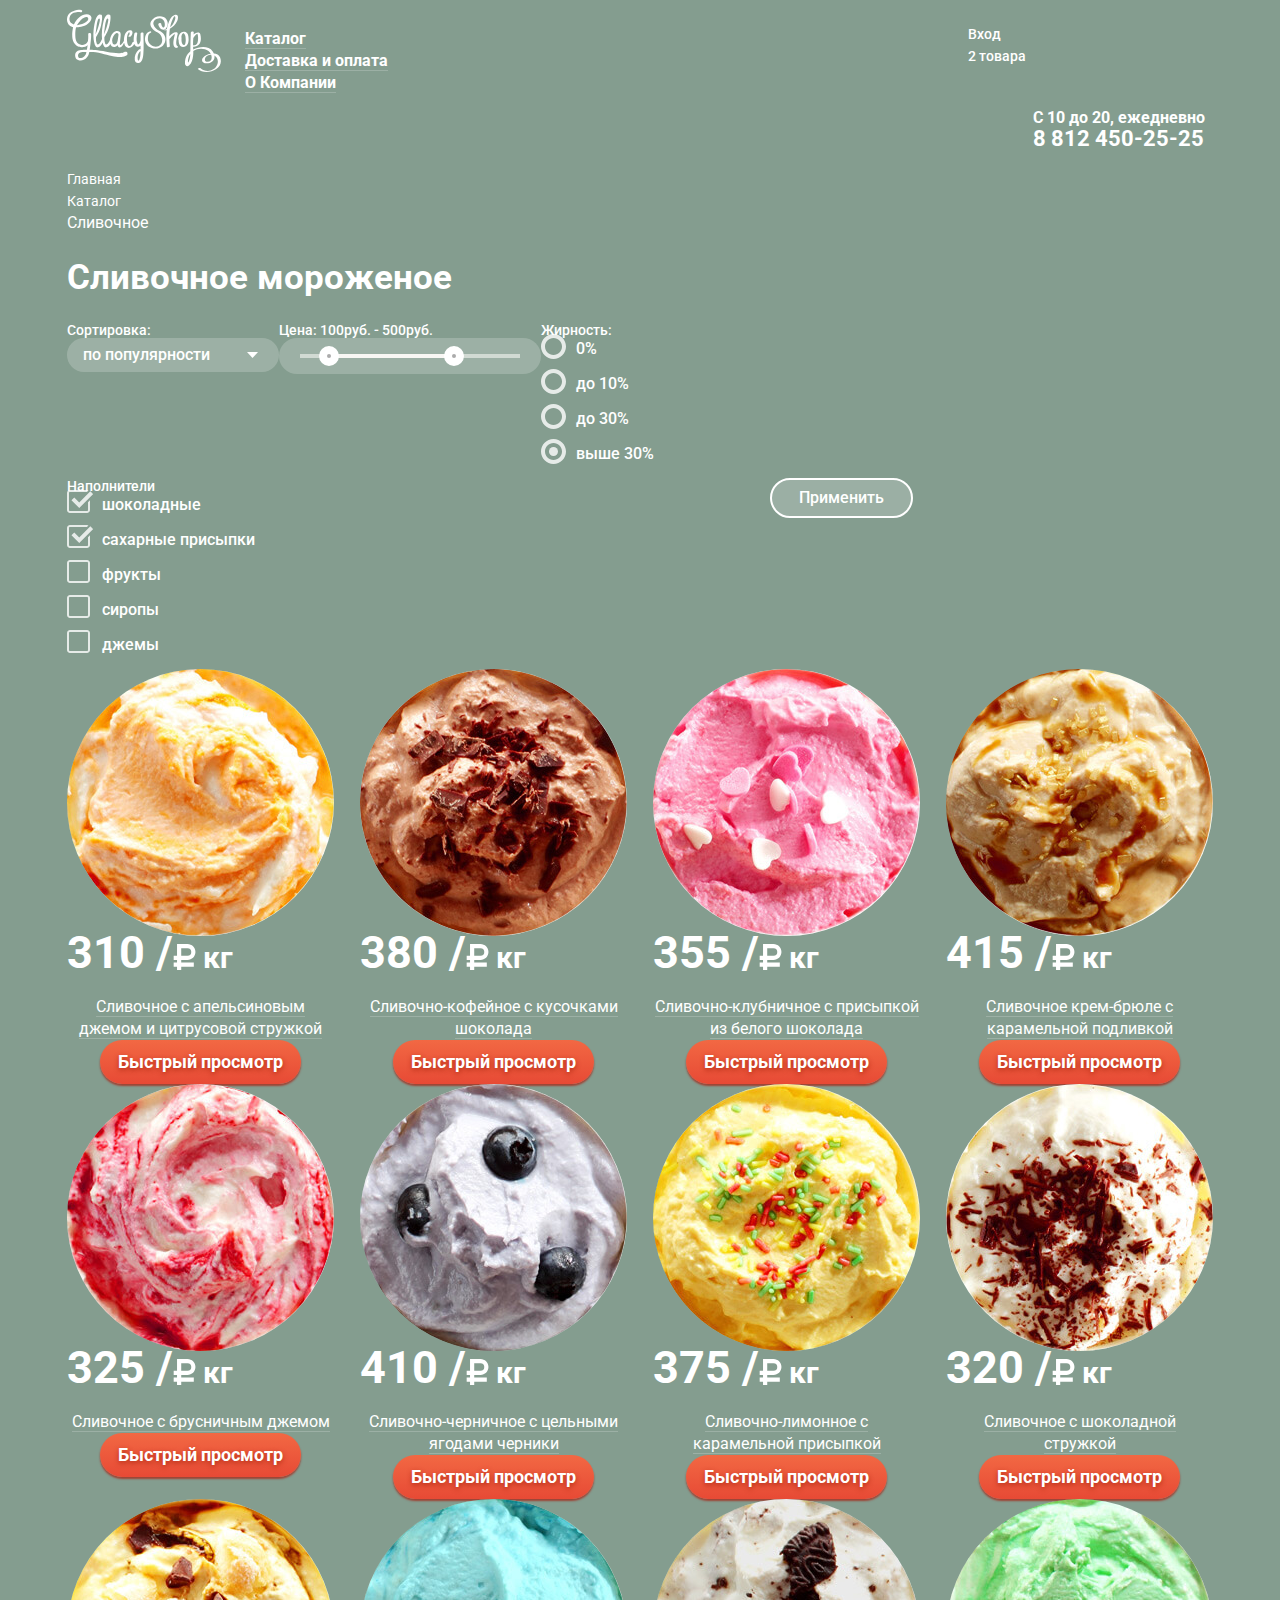
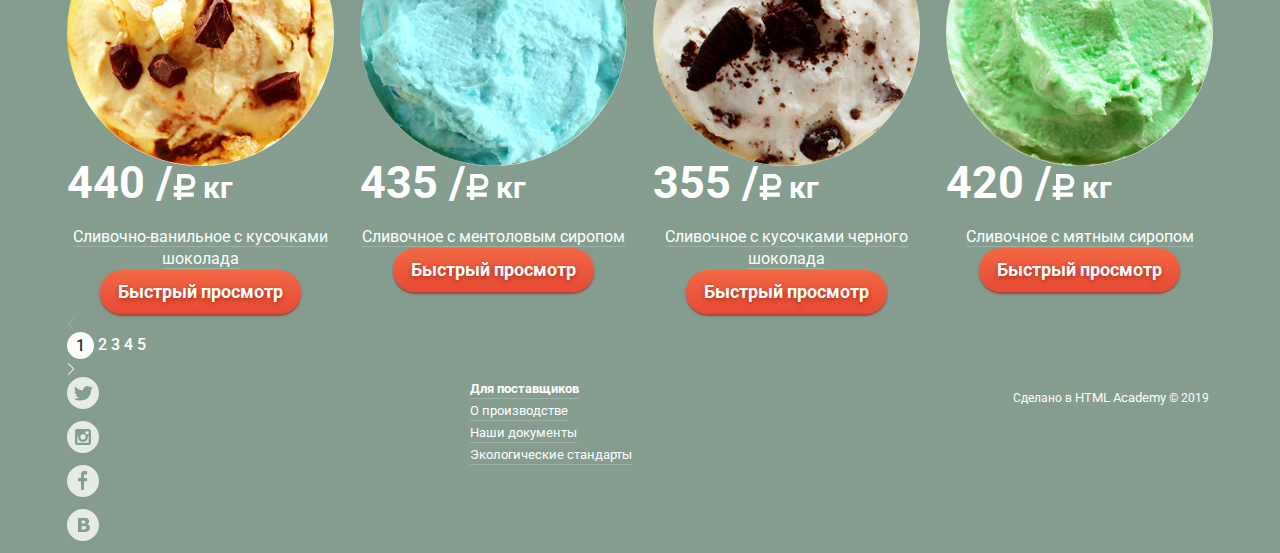
==== commit a5a07a8d: "Доступность" ====
--- a/catalog.html
+++ b/catalog.html
@@ -10,7 +10,7 @@
 <body>
   <header class="main-header container">
     <nav class="main-navigation">
-      <a class="main-header-logo">
+      <a href="index.html" class="main-header-logo">
         <img src="img/svg-gllacy/logo.svg" width="154" height="63" alt="Логотип магазина мороженого Ice Cream">
       </a>
       <ul class="site-navigation">
@@ -28,18 +28,22 @@
       </ul>
       <div class="user-wrapper">
         <div class="user-navigation">
-          <span class="visually-hidden">Поиск по сайту</span>
           <form action="search.html" method="get">
-            <input type="search" name="search" placeholder="Что ищем?">
+            <label for="search" class="visually-hidden">Строка поиска по сайту</label>
+            <input type="search" name="search" id="search" placeholder="Что ищем?">
           </form>
         </div>
         <div class="entrance">
           <ul class="user-navigation">
-            <li class="login-link">Вход</li>
+            <li class="login-link">
+              <a href="entrance.html" aria-label="Зарегистрироваться на сайте">Вход</a>
+            </li>
           </ul>
           <form action="entrance.html" method="post">
-            <input type="email" name="email" required placeholder="Электронная почта"><br>
-            <input type="password" name="password" required placeholder="Пароль"><br>
+            <label for="email" class="visually-hidden">Введите email для регистрации на сайте</label>
+            <input type="email" name="email" id="email" required placeholder="Электронная почта"><br>
+            <label for="password" class="visually-hidden">Введите пароль для регистрации на сайте</label>
+            <input type="password" name="password" id="password" required placeholder="Пароль"><br>
             <button type="submit">Войти</button>
             <div class="info-user">
               <a href="password-reminder.html" class="password-reminder">Забыли пароль?</a>
@@ -47,9 +51,11 @@
             </div>
           </form>
         </div>
-        <div class="basket">
-          <span class="basket-text">Пусто</span>
-        </div>
+        <ul class="basket-box">
+          <li class="basket">
+            <a href="cart.html" aria-label="Корзина для товаров">2 товара<span class="badge"></span></a>
+          </li>
+        </ul>
       </div>
     </nav>
     <p class="main-info">С 10 до 20, ежедневно<br> <span>8 812 450-25-25</span></p>
@@ -283,16 +289,16 @@
     <div class="footer-wrapper">
       <ul class="social-list">
         <li class="social-item">
-          <a href="https://twitter.com/htmlacademy_ru" target="_blank" rel="noopener"><span class="visually-hidden">Мы в твиттере</span></a>
+          <a href="https://twitter.com/htmlacademy_ru" target="_blank" rel="noopener" aria-label="Мы в твиттере"></a>
         </li>
         <li class="social-item">
-          <a href="https://www.instagram.com/htmlacademy" target="_blank" rel="noopener"><span class="visually-hidden">Мы в инстаграмм</span></a>
+          <a href="https://www.instagram.com/htmlacademy" target="_blank" rel="noopener" aria-label="Мы в инстаграмм"></a>
         </li>
         <li class="social-item">
-          <a href="https://www.facebook.com/htmlacademy" target="_blank" rel="noopener"><span class="visually-hidden">Мы в фейсбуке</span></a>
+          <a href="https://www.facebook.com/htmlacademy" target="_blank" rel="noopener" aria-label="Мы в фейсбуке"></a>
         </li>
         <li class="social-item">
-          <a href="https://vk.com/htmlacademy" target="_blank" rel="noopener"><span class="visually-hidden">Мы в вконтакте</span></a>
+          <a href="https://vk.com/htmlacademy" target="_blank" rel="noopener" aria-label="Мы в вконтакте"></a>
         </li>
       </ul>
       <ul class="documents-list">
@@ -306,7 +312,7 @@
           <a href="#">Наши документы</a>
         </li>
         <li class="documents-item">
-          <a href="#">Экологические стандарты    </a>
+          <a href="#">Экологические стандарты</a>
         </li>
       </ul>
       <div class="htmlacademy">
--- a/css/style.css
+++ b/css/style.css
@@ -126,10 +126,20 @@
 	display: none;
 }
 
+.basket-box {
+  margin: 0;
+  padding: 0;
+
+  list-style: none;
+}
+
 .entrance-text,
-.basket-text {
+.basket a,
+.user-navigation a {
+  font-size: 14px;
+  line-height: 16px;
 	font-weight: 500;
-	cursor: pointer;
+  color: #ffffff;
 }
 
 /* ------- Slider -------- */
@@ -553,8 +563,12 @@
 /* ---------- Карта ----------- */
 .map-wrapper {
 	position: relative;
-	width: 1200px;
+	width: 100%;
 	margin: 0 auto;
+}
+
+.map-picture img {
+  width: 100%;
 }
 
 .map-info {
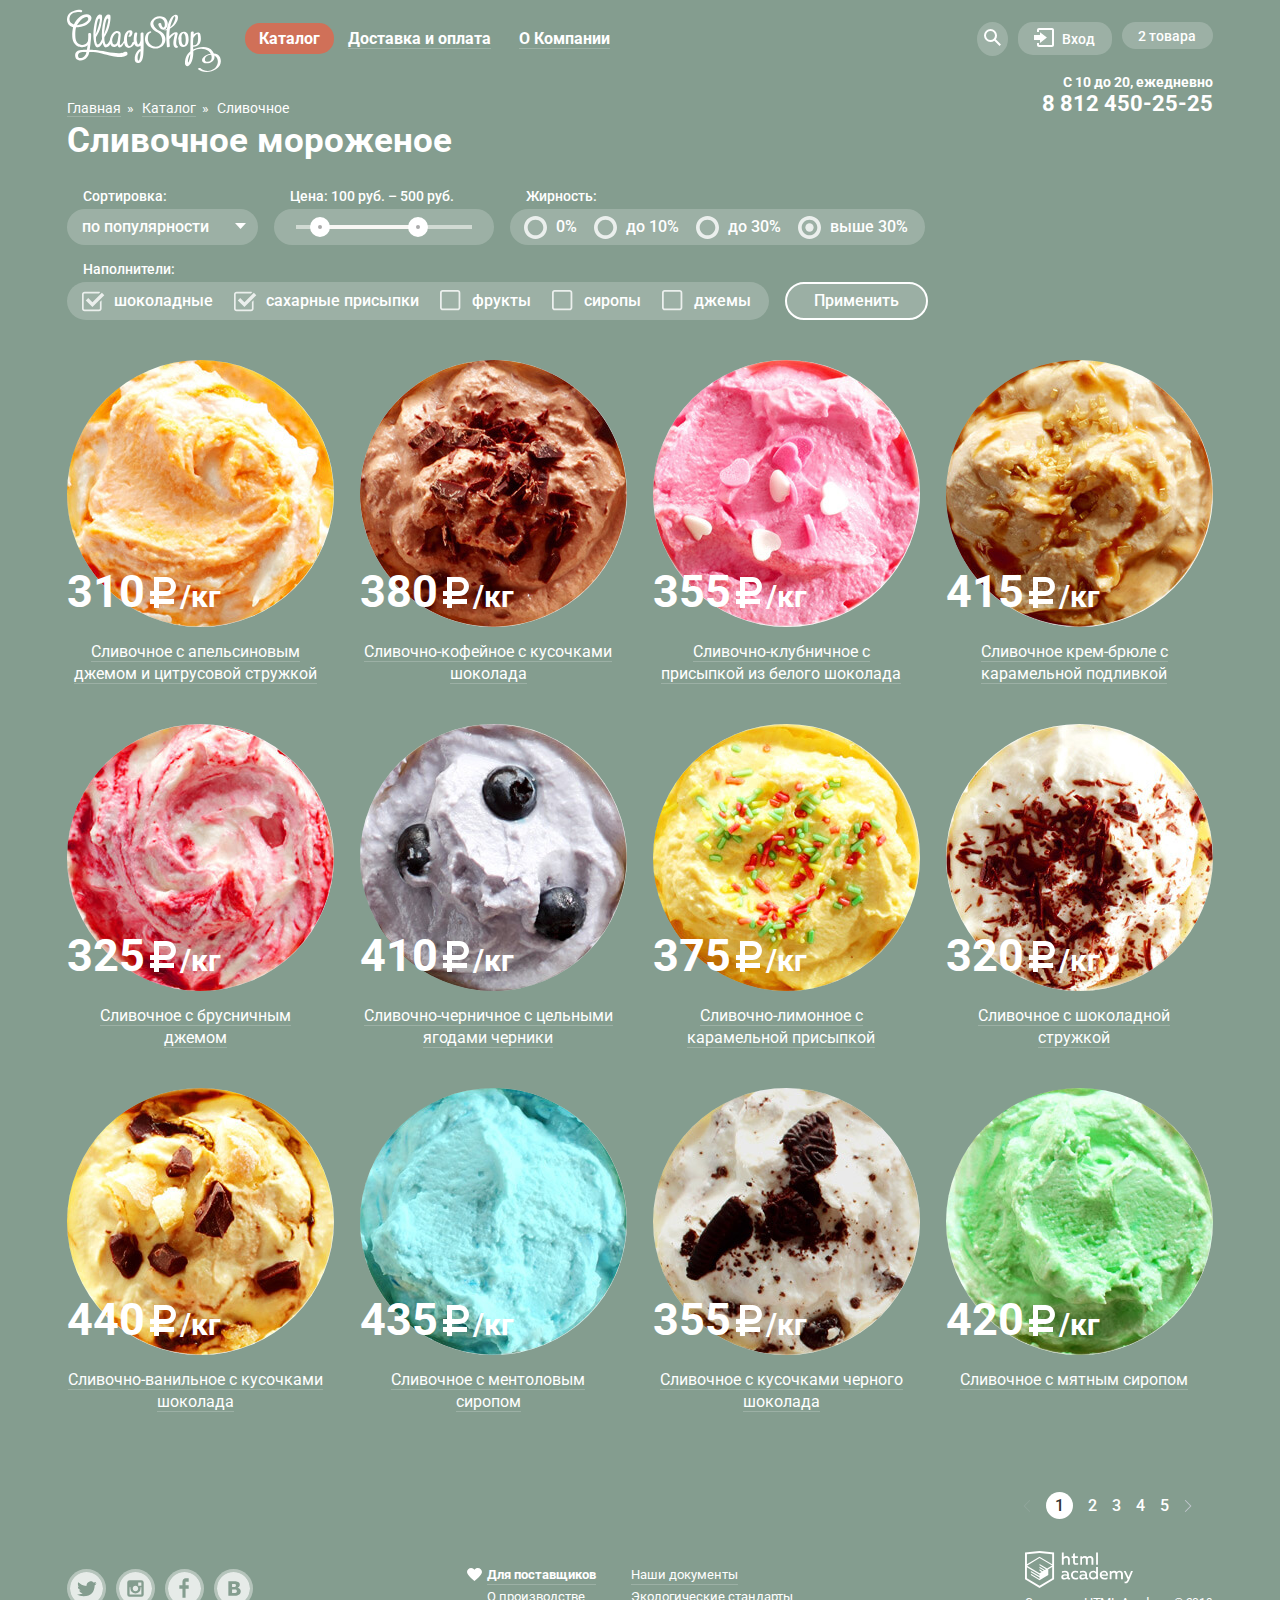
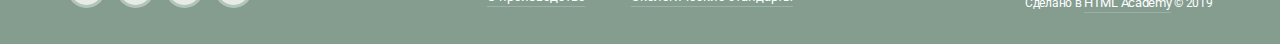
==== commit e578eaad: "Введение Ðd css" ====
--- a/catalog.html
+++ b/catalog.html
@@ -14,7 +14,7 @@
         <img src="img/svg-gllacy/logo.svg" width="154" height="63" alt="Логотип магазина мороженого Ice Cream">
       </a>
       <ul class="site-navigation">
-        <li><a href="catalog.html">Каталог</a>
+        <li><a class="main-navigation-current" href="catalog.html"><span>Каталог</span></a>
           <ul class="navigation-hover">
             <li><a href="new.html">Новинки</a></li>
             <li><a href="creamy.html">Сливочное</a></li>
@@ -23,11 +23,16 @@
             <li><a href="melorin.html">Мелорин</a></li>
           </ul>
         </li>
-        <li><a href="delivery.html">Доставка и оплата</a></li>
-        <li><a href="company.html">О Компании</a></li>
+        <li><a href="delivery.html"><span>Доставка и оплата</span></a></li>
+        <li><a href="company.html"><span>О Компании</span></a></li>
       </ul>
       <div class="user-wrapper">
         <div class="user-navigation">
+          <a href="search.html">
+            <span class="search-img" aria-label="Поиск по сайту">
+              <svg xmlns="http://www.w3.org/2000/svg" xmlns:xlink="http://www.w3.org/1999/xlink" width="17" height="17" viewBox="0 0 17 17"><path fill="#fff" d="M16.958 15.527L11.75 10.32A6.455 6.455 0 0 0 13 6.5 6.5 6.5 0 1 0 6.5 13a6.465 6.465 0 0 0 3.839-1.263l5.205 5.204 1.414-1.414zM6.5 11C4.019 11 2 8.981 2 6.5S4.019 2 6.5 2 11 4.019 11 6.5 8.981 11 6.5 11z"/></svg>
+            </span>
+          </a>
           <form action="search.html" method="get">
             <label for="search" class="visually-hidden">Строка поиска по сайту</label>
             <input type="search" name="search" id="search" placeholder="Что ищем?">
@@ -36,7 +41,12 @@
         <div class="entrance">
           <ul class="user-navigation">
             <li class="login-link">
-              <a href="entrance.html" aria-label="Зарегистрироваться на сайте">Вход</a>
+              <a href="entrance.html" aria-label="Зарегистрироваться на сайте">
+                <span class="entrance-img">
+                  <svg xmlns="http://www.w3.org/2000/svg" xmlns:xlink="http://www.w3.org/1999/xlink" width="21" height="19" viewBox="0 0 21 19"><g fill="#fff"><path d="M6 14.875L12.917 9.5 6 4.125v2.917H-.042v4.917H6z"/><path d="M18 0H5C3.9 0 3 .9 3 2v2h2V2h13v15H5v-2H3v2c0 1.1.9 2 2 2h13c1.1 0 2-.9 2-2V2c0-1.1-.9-2-2-2z"/></g></svg>
+                </span>
+                <span class="entrance-text">Вход</span>
+              </a>
             </li>
           </ul>
           <form action="entrance.html" method="post">
@@ -62,8 +72,8 @@
   </header>
   <main class="container">
   	<ul class="breadcrumbs">
-      <li class="breadcrumbs-item"><a href="index.html">Главная</a></li>
-      <li class="breadcrumbs-item"><a href="catalog.html">Каталог</a></li>
+      <li class="breadcrumbs-item"><a href="index.html">Главная</a><span class="span">&raquo;</span></li>
+      <li class="breadcrumbs-item"><a href="catalog.html">Каталог</a><span>&raquo;</span></li>
       <li class="breadcrumbs-current">Сливочное</li>
   	</ul>
   	<h1 class="page-title">Сливочное мороженое</h1>
@@ -81,7 +91,7 @@
           	</select>
         	</fieldset>
         	<fieldset class="price-money">
-    				<legend class="price-name">Цена: 100руб. - 500руб.</legend>
+    				<legend class="price-name">Цена: 100 руб. &#8211; 500 руб.</legend>
     				<div class="range-controls">
               <div class="scale">
                 <div class="bar" style="margin-left: 10%; width: 60%"></div>
@@ -95,26 +105,26 @@
     				<ul class="fatty-list">
     					<li class="fatty-radio">
     						<input class="filter-percent visually-hidden" type="radio" name="filter-fatty" value="0%" id="filter-0" checked>
-    						<label for="filter-0">0%</label>
+    						<label for="filter-0"><span>0%</span></label>
     					</li>
     					<li class="fatty-radio">
     						<input class="filter-percent visually-hidden" type="radio" name="filter-fatty" value="до 10%" id="filter-10" checked>
-    						<label for="filter-10">до 10%</label>
+    						<label for="filter-10"><span>до 10%</span></label>
     					</li>
     					<li class="fatty-radio">
     						<input class="filter-percent visually-hidden" type="radio" name="filter-fatty" value="до 30%" id="filter-30" checked>
-    						<label for="filter-30">до 30%</label>
+    						<label for="filter-30"><span>до 30%</span></label>
     					</li>
     					<li class="fatty-radio">
     						<input class="filter-percent visually-hidden" type="radio" name="filter-fatty" value="выше 30%" id="filter-31" checked>
-    						<label for="filter-31">выше 30%</label>
+    						<label for="filter-31"><span>выше 30%</span></label>
     					</li>
     				</ul>
     			</fieldset>
         </div>
         <div class="sorting-box">
     			<fieldset class="sorting-filler">
-    				<legend class="filler">Наполнители</legend>
+    				<legend class="filler">Наполнители:</legend>
     				<ul class="filter-item">
     					<li class="filter-option">
     						<input class="filter-filler visually-hidden" type="checkbox" name="chocolate" id="filter-chocolate" checked>
@@ -148,122 +158,122 @@
   		<h2 class="visually-hidden">Каталог сливочного мороженого</h2>
   		<ul class="cream-list">
   			<li class="cream-item">
-  				<img src="img/ice-1.jpg" alt="Сливочное с апельсиновым джемом и цитрусовой стружкой">
-  				<b class="cream-price cream-edit">310 /<span class="kilo">кг</span></b>
+  				<img src="img/ice-1.jpg" width="267" height="267" alt="Сливочное с апельсиновым джемом и цитрусовой стружкой">
+  				<b class="cream-price">310 <span class="kilo">/кг</span></b>
           <div class="cream-wrapper">
     				<a href="orange-ice.html" class="cream-description">Сливочное с апельсиновым джемом и цитрусовой стружкой</a>
           </div>
-          <div class="cream-wrapper">
-            <button type="button" class="button catalog-btn">Быстрый просмотр</button>
-          </div>
-  			</li>
-  			<li class="cream-item">
-  				<img src="img/ice-2.jpg" alt="Сливочно-кофейное с кусочками шоколада">
-  				<b class="cream-price cream-edit">380 /<span class="kilo">кг</span></b>
-          <div class="cream-wrapper">
-    				<a href="coffee-ice.html" class="cream-description">Сливочно-кофейное с кусочками шоколада</a>
-          </div>
-          <div class="cream-wrapper">
-            <button type="button" class="button catalog-btn">Быстрый просмотр</button>
-          </div>
-  			</li>
-  			<li class="cream-item">
-  				<img src="img/ice-3.jpg" alt="Сливочно-клубничное с присыпкой из белого шоколада">
-  				<b class="cream-price cream-edit">355 /<span class="kilo">кг</span></b>
+          <div class="cream-wrapper cream-button">
+            <button type="button" class="button catalog-btn">Быстрый просмотр</button>
+          </div>
+  			</li>
+  			<li class="cream-item">
+  				<img src="img/ice-2.jpg" width="267" height="267" alt="Сливочно-кофейное с кусочками шоколада">
+          <b class="cream-price">380 <span class="kilo">/кг</span></b>
+          <div class="cream-wrapper">
+            <a href="orange-ice.html" class="cream-description">Сливочно-кофейное с кусочками шоколада</a>
+          </div>
+          <div class="cream-wrapper cream-button">
+            <button type="button" class="button catalog-btn">Быстрый просмотр</button>
+          </div>
+  			</li>
+  			<li class="cream-item">
+  				<img src="img/ice-3.jpg" width="267" height="267" alt="Сливочно-клубничное с присыпкой из белого шоколада">
+  				<b class="cream-price">355 <span class="kilo">/кг</span></b>
           <div class="cream-wrapper">
     				<a href="strawberry-ice.html" class="cream-description">Сливочно-клубничное с присыпкой из белого шоколада</a>
           </div>
-          <div class="cream-wrapper">
-            <button type="button" class="button catalog-btn">Быстрый просмотр</button>
-          </div>
-  			</li>
-  			<li class="cream-item">
-  				<img src="img/ice-4.jpg" alt="Сливочное крем-брюле с карамельной подливкой">
-  				<b class="cream-price cream-edit">415 /<span class="kilo">кг</span></b>
+          <div class="cream-wrapper cream-button">
+            <button type="button" class="button catalog-btn">Быстрый просмотр</button>
+          </div>
+  			</li>
+  			<li class="cream-item">
+  				<img src="img/ice-4.jpg" width="267" height="267" alt="Сливочное крем-брюле с карамельной подливкой">
+  				<b class="cream-price">415 <span class="kilo">/кг</span></b>
           <div class="cream-wrapper">
     				<a href="brulee-ice.html" class="cream-description">Сливочное крем-брюле с карамельной подливкой</a>
           </div>
-          <div class="cream-wrapper">
-            <button type="button" class="button catalog-btn">Быстрый просмотр</button>
-          </div>
-  			</li>
-  			<li class="cream-item">
-  				<img src="img/ice-5.jpg" alt="Сливочное с брусничным джемом">
-  				<b class="cream-price cream-edit">325 /<span class="kilo">кг</span></b>
+          <div class="cream-wrapper cream-button">
+            <button type="button" class="button catalog-btn">Быстрый просмотр</button>
+          </div>
+  			</li>
+  			<li class="cream-item">
+  				<img src="img/ice-5.jpg" width="267" height="267" alt="Сливочное с брусничным джемом">
+  				<b class="cream-price">325 <span class="kilo">/кг</span></b>
           <div class="cream-wrapper">
     				<a href="cowberryа-ice.html" class="cream-description">Сливочное с брусничным джемом</a>
           </div>
-          <div class="cream-wrapper">
-            <button type="button" class="button catalog-btn">Быстрый просмотр</button>
-          </div>
-  			</li>
-  			<li class="cream-item">
-  				<img src="img/ice-6.jpg" alt="Сливочно-черничное с цельными ягодами черники">
-  				<b class="cream-price cream-edit">410 /<span class="kilo">кг</span></b>
+          <div class="cream-wrapper cream-button">
+            <button type="button" class="button catalog-btn">Быстрый просмотр</button>
+          </div>
+  			</li>
+  			<li class="cream-item">
+  				<img src="img/ice-6.jpg" width="267" height="267" alt="Сливочно-черничное с цельными ягодами черники">
+  				<b class="cream-price">410 <span class="kilo">/кг</span></b>
           <div class="cream-wrapper">
     				<a href="blueberries-ice.html" class="cream-description">Сливочно-черничное с цельными ягодами черники</a>
           </div>
-          <div class="cream-wrapper">
-            <button type="button" class="button catalog-btn">Быстрый просмотр</button>
-          </div>
-  			</li>
-  			<li class="cream-item">
-  				<img src="img/ice-7.jpg" alt="Сливочно-лимонное с карамельной присыпкой">
-  				<b class="cream-price cream-edit">375 /<span class="kilo">кг</span></b>
+          <div class="cream-wrapper cream-button">
+            <button type="button" class="button catalog-btn">Быстрый просмотр</button>
+          </div>
+  			</li>
+  			<li class="cream-item">
+  				<img src="img/ice-7.jpg" width="267" height="267" alt="Сливочно-лимонное с карамельной присыпкой">
+  				<b class="cream-price">375 <span class="kilo">/кг</span></b>
           <div class="cream-wrapper">
     				<a href="lemon-ice.html" class="cream-description">Сливочно-лимонное с карамельной присыпкой</a>
           </div>
-          <div class="cream-wrapper">
-            <button type="button" class="button catalog-btn">Быстрый просмотр</button>
-          </div>
-  			</li>
-  			<li class="cream-item">
-  				<img src="img/ice-8.jpg" alt="Сливочное с шоколадной стружкой">
-  				<b class="cream-price cream-edit">320 /<span class="kilo">кг</span></b>
+          <div class="cream-wrapper cream-button">
+            <button type="button" class="button catalog-btn">Быстрый просмотр</button>
+          </div>
+  			</li>
+  			<li class="cream-item">
+  				<img src="img/ice-8.jpg" width="267" height="267" alt="Сливочное с шоколадной стружкой">
+  				<b class="cream-price">320 <span class="kilo">/кг</span></b>
           <div class="cream-wrapper">
     				<a href="chocolate-ice.html" class="cream-description">Сливочное с шоколадной стружкой</a>
           </div>
-          <div class="cream-wrapper">
-            <button type="button" class="button catalog-btn">Быстрый просмотр</button>
-          </div>
-  			</li>
-  			<li class="cream-item">
-  				<img src="img/ice-9.jpg" alt="Сливочно-ванильное с кусочками шоколада">
-  				<b class="cream-price cream-edit">440 /<span class="kilo">кг</span></b>
+          <div class="cream-wrapper cream-button">
+            <button type="button" class="button catalog-btn">Быстрый просмотр</button>
+          </div>
+  			</li>
+  			<li class="cream-item">
+  				<img src="img/ice-9.jpg" width="267" height="267" alt="Сливочно-ванильное с кусочками шоколада">
+  				<b class="cream-price">440 <span class="kilo">/кг</span></b>
           <div class="cream-wrapper">
     				<a href="vanilla-ice.html" class="cream-description">Сливочно-ванильное с кусочками шоколада</a>
           </div>
-          <div class="cream-wrapper">
-            <button type="button" class="button catalog-btn">Быстрый просмотр</button>
-          </div>
-  			</li>
-  			<li class="cream-item">
-  				<img src="img/ice-10.jpg" alt="Сливочноe с ментоловым сиропом">
-  				<b class="cream-price cream-edit">435 /<span class="kilo">кг</span></b>
+          <div class="cream-wrapper cream-button">
+            <button type="button" class="button catalog-btn">Быстрый просмотр</button>
+          </div>
+  			</li>
+  			<li class="cream-item">
+  				<img src="img/ice-10.jpg" width="267" height="267" alt="Сливочноe с ментоловым сиропом">
+  				<b class="cream-price">435 <span class="kilo">/кг</span></b>
           <div class="cream-wrapper">
     				<a href="menthol-ice.html" class="cream-description">Сливочноe с ментоловым сиропом</a>
           </div>
-          <div class="cream-wrapper">
-            <button type="button" class="button catalog-btn">Быстрый просмотр</button>
-          </div>
-  			</li>
-  			<li class="cream-item">
-  				<img src="img/ice-11.jpg" alt="Сливочное с кусочками черного шоколада">
-  				<b class="cream-price cream-edit">355 /<span class="kilo">кг</span></b>
+          <div class="cream-wrapper cream-button">
+            <button type="button" class="button catalog-btn">Быстрый просмотр</button>
+          </div>
+  			</li>
+  			<li class="cream-item">
+  				<img src="img/ice-11.jpg" width="267" height="267" alt="Сливочное с кусочками черного шоколада">
+  				<b class="cream-price">355 <span class="kilo">/кг</span></b>
           <div class="cream-wrapper">
     				<a href="dark-chocolate-ice.html" class="cream-description">Сливочное с кусочками черного шоколада</a>
           </div>
-          <div class="cream-wrapper">
-            <button type="button" class="button catalog-btn">Быстрый просмотр</button>
-          </div>
-  			</li>
-  			<li class="cream-item">
-  				<img src="img/ice-12.jpg" alt="Сливочное с мятным сиропом">
-  				<b class="cream-price cream-edit">420 /<span class="kilo">кг</span></b>
+          <div class="cream-wrapper cream-button">
+            <button type="button" class="button catalog-btn">Быстрый просмотр</button>
+          </div>
+  			</li>
+  			<li class="cream-item">
+  				<img src="img/ice-12.jpg" width="267" height="267" alt="Сливочное с мятным сиропом">
+  				<b class="cream-price">420 <span class="kilo">/кг</span></b>
           <div class="cream-wrapper">
     				<a href="mint-syrup-ice.html" class="cream-description">Сливочное с мятным сиропом</a>
           </div>
-          <div class="cream-wrapper">
+          <div class="cream-wrapper cream-button">
             <button type="button" class="button catalog-btn">Быстрый просмотр</button>
           </div>
   			</li>
@@ -301,21 +311,18 @@
           <a href="https://vk.com/htmlacademy" target="_blank" rel="noopener" aria-label="Мы в вконтакте"></a>
         </li>
       </ul>
-      <ul class="documents-list">
-        <li class="documents-item documents-active">
-          <a href="#">Для поставщиков</a>
-        </li>
-        <li class="documents-item">
-          <a href="#">О производстве</a>
-        </li>
-        <li class="documents-item">
-          <a href="#">Наши документы</a>
-        </li>
-        <li class="documents-item">
-          <a href="#">Экологические стандарты</a>
-        </li>
-      </ul>
+      <div class="documents-list">
+        <div class="documents-box">
+          <a class="documents-link documents-active" href="#"><span>Для поставщиков</span></a>
+          <a class="documents-link" href="#">О производстве</a>
+        </div>
+        <div class="documents-box">
+          <a class="documents-link" href="#">Наши документы</a>
+          <a class="documents-link" href="#">Экологические стандарты</a>
+        </div>
+      </div>
       <div class="htmlacademy">
+        <img src="img/svg-gllacy/logo-htmlacademy.svg" width="108" height="39" alt="">
         <p class="htmlacademy-info">Сделано в <a href="https://htmlacademy.ru">HTML Academy</a> &copy; 2019</p>
       </div>
     </div>
--- a/css/style.css
+++ b/css/style.css
@@ -44,6 +44,10 @@
 	margin: 0 auto;
 }
 
+.page-index {
+  margin-bottom: 30px;
+}
+
 .site-wrapper {
 	background-color: #849d8f;
   background-image: url("../img/slider-one.png");
@@ -55,12 +59,7 @@
 
 .main-navigation {
   display: flex;
-}
-
-.user-wrapper {
-  margin-left: auto;
-  width: 245px;
-  padding-top: 23px;
+  width: 1146px;
 }
 
 .main-header-logo {
@@ -68,69 +67,51 @@
   padding-top: 9px;
 }
 
-.site-navigation{
+.site-navigation,
+.navigation-hover,
+.user-navigation,
+.basket-box {
   margin: 0;
   padding: 0;
   list-style: none;
-
-  width: 350px;
+}
+
+.site-navigation {
+  position: relative;
+  display: flex;
+
+  width: 400px;
   padding-top: 28px;
 }
 
-.main-info {
-  display: flex;
-  flex-direction: column;
-  width: 180px;
+.site-navigation a {
+  color: #ffffff;
+  font-weight: 700;
+
+  padding: 6px 14px;
+}
+
+.site-navigation span {
+  border-bottom: 1px solid rgba(255, 255, 255, 0.2);
+}
+
+.site-navigation a:hover,
+.site-navigation a:focus {
+  color: #323232;
+  border: none;
+  background-color: #f7f6f3;
+  border-radius: 15px;
+
+  outline: none;
+}
+
+.user-wrapper {
+  display: flex;
+  flex-wrap: wrap;
+  justify-content: flex-end;
   margin-left: auto;
-
-  font-weight: 700;
-  line-height: 16px;
-}
-
-.main-info span {
-  font-size: 22px;
-  line-height: 26px;
-}
-
-.navigation-hover,
-.user-navigation {
-  margin: 0;
-  padding: 0;
-  list-style: none;
-}
-
-.navigation-hover {
-	display: none;
-}
-
-.site-navigation a {
-	color: #ffffff;
-	font-weight: 700;
-  border-bottom: 1px solid rgba(255, 255, 255, 0.2);
-}
-
-.navigation-hover a {
-	font-size: 14px;
-	color: #323232;
-}
-
-.navigation-hover li:not(:first-child) a {
-	font-weight: 400;
-}
-
-.user-navigation form {
-	display: none;
-}
-
-.entrance form {
-	display: none;
-}
-
-.basket-box {
-  margin: 0;
-  padding: 0;
-
-  list-style: none;
+  min-width: 245px;
+  padding-top: 22px;
 }
 
 .entrance-text,
@@ -138,29 +119,164 @@
 .user-navigation a {
   font-size: 14px;
   line-height: 16px;
-	font-weight: 500;
+  font-weight: 500;
   color: #ffffff;
 }
 
+.user-navigation {
+  margin-right: 10px;
+}
+
+.navigation-hover {
+  display: none;
+}
+
+.navigation-hover a {
+  font-size: 14px;
+  color: #323232;
+}
+
+.navigation-hover li:not(:first-child) a {
+  font-weight: 400;
+}
+
+.main-navigation-current {
+  padding: 6px 14px;
+
+  background-color: #d07058;
+  border-radius: 15px;
+}
+
+.main-navigation-current span {
+  border: none;
+}
+
+.site-navigation .main-navigation-current:hover {
+  background-color: #d07058;
+  border-radius: 15px;
+
+  color: #ffffff;
+  cursor: default;
+}
+
+.site-navigation .main-navigation-current:focus {
+  background-color: #d07058;
+  border-radius: 15px;
+
+  color: #ffffff;
+  outline: 1px dotted #ffffff;
+}
+
+.user-navigation {
+  position: relative;
+}
+
+.user-navigation a {
+  display: flex;
+  padding: 7px;
+  align-items: center;
+
+  background-color: rgba(255, 255, 255, 0.2);
+  border-radius: 50%;
+}
+
+.login-link a,
+.basket-box a {
+  position: relative;
+
+  display: flex;
+  align-items: center;
+
+  padding: 6px 17px 5px 16px;
+
+  background-color: rgba(255, 255, 255, 0.2);
+  border-radius: 15px;
+}
+
+.entrance-img,
+.basket-img {
+  padding-right: 7px;
+}
+
+.login-link a:hover,
+.basket-box a:hover,
+.login-link a:focus,
+.basket-box a:focus,
+.user-navigation a:hover,
+.user-navigation a:focus {
+  background-color: #f8f7f4;
+
+  outline: none;
+}
+
+.login-link a:hover .entrance-text,
+.basket-box a:hover .basket-text,
+.login-link a:focus .entrance-text,
+.basket-box a:focus .basket-text {
+  color: #323232;
+}
+
+.login-link a:hover path,
+.basket-box a:hover path,
+.login-link a:hover circle,
+.basket-box a:hover circle,
+.login-link a:focus path,
+.basket-box a:focus path,
+.login-link a:focus circle,
+.basket-box a:focus circle,
+.user-navigation a:hover path,
+.user-navigation a:focus path {
+  fill: #323232;
+}
+
+.user-navigation form {
+  display: none;
+}
+
+.entrance form {
+  display: none;
+}
+
+.main-info {
+  display: flex;
+  flex-wrap: wrap;
+  flex-direction: column;
+  align-items: flex-end;
+  width: 1146px;
+  margin: 0;
+  margin-top: -6px;
+  margin-left: auto;
+
+  font-weight: 700;
+  font-size: 14px;
+  line-height: 18px;
+}
+
+.main-info span {
+  font-size: 22px;
+  line-height: 26px;
+}
+
 /* ------- Slider -------- */
-
-.slider-list {
-	margin: 0;
-	padding: 0;
-	list-style: none;
-}
-
-.slide {
-	display: none;
-}
 
 .slider {
   position: relative;
 
-  padding-top: 321px;
+  padding-top: 275px;
+  margin-bottom: 40px;
 
   text-align: center;
   color: #ffffff;
+}
+
+.slider-list {
+  margin: 0;
+  padding: 0;
+  list-style: none;
+}
+
+.slide {
+  display: none;
 }
 
 .site-wrapper::before,
@@ -188,7 +304,7 @@
 .slide-title {
   width: 700px;
   margin: 0 auto;
-  margin-bottom: 27px;
+  margin-bottom: 31px;
 
   font-size: 60px;
   line-height: 60px;
@@ -231,7 +347,7 @@
 
 .slider-controls {
   position: absolute;
-  bottom: 63px;
+  bottom: 22px;
   left: 0;
   z-index: 200;
 
@@ -290,6 +406,8 @@
   display: flex;
   flex-wrap: wrap;
   justify-content: space-between;
+  width: 1146px;
+  margin-bottom: 40px;
 }
 
 .promo-raspberry,
@@ -302,9 +420,9 @@
 	background-repeat: no-repeat;
 	background-position: center;
 
-	border-radius: 10px;
-
-	padding: 10px 20px 23px;
+	border-radius: 15px;
+
+	padding: 15px 22px 24px 18px;
 }
 
 .promo-box-raspberry {
@@ -326,25 +444,34 @@
 }
 
 .promo-text {
+  margin-top: 16px;
+  margin-bottom: 45px;
+
 	font-weight: 700;
 	font-size: 18px;
 	line-height: 22px;
 }
 
+.button-box {
+  text-align: right;
+}
+
 .button-promo {
 	font-size: 18px;
 	line-height: 24px;
 
-	padding: 10px 20px;
+	padding: 10px 22px;
 }
 
 /* -------- Хиты мороженого --------- */
 
 .hit-list {
+  position: relative;
   display: flex;
   flex-wrap: wrap;
-	position: relative;
+  width: 1146px;
 	margin: 0;
+  margin-bottom: 38px;
 	padding: 0;
 	list-style: none;
 }
@@ -379,23 +506,25 @@
 	color: #ffffff;
 
 	display: block;
-	padding-bottom: 27px;
+	padding-bottom: 33px;
+  margin-top: -52px;
 }
 
 .cream-price::before {
 	content: "";
 	position: absolute;
-	left: 85px;
+	left: 81px;
+  bottom: 27px;
 	background-image: url("../img/svg-gllacy/ruble.svg");
-	background-size: 26px 31px;
-	width: 26px;
-	height: 31px;
+	background-size: 31px 42px;
+	width: 31px;
+	height: 42px;
 	background-repeat: no-repeat;
 }
 
 .kilo {
 	display: inline-block;
-	padding-left: 30px;
+	padding-left: 24px;
 	font-size: 30px;
 }
 
@@ -416,56 +545,65 @@
 
 .about-us {
 	background-image: url("../img/pattern.jpg");
+  width: 1106px;
 	border-radius: 15px;
-	padding: 15px;
+	padding: 5px 20px 13px;
+  margin-bottom: 40px;
 }
 
 .about-us-caption {
+  margin-bottom: 11px;
+
 	font-weight: 500;
 	font-size: 24px;
 	line-height: 30px;
 	color: #323232;
 }
 
-.about-us-list {
+.advantages {
 	position: relative;
-	margin: 0;
-	padding: 0;
-	list-style: none;
-}
-
-.about-us-item {
-	padding-left: 57px;
-	padding-bottom: 27px;
+
+  display: flex;
+}
+
+.advantages-box {
+  margin-right: 27px;
+}
+
+.advantages-item {
+  width: 480px;
+  margin: 0;
+  padding: 11px 0 13px 57px;
+
 	color: #323232;
 }
 
-.about-us-item::before {
+.advantages-item::before {
 	content: "";
 	position: absolute;
 	width: 49px;
 	height: 49px;
 }
 
-.about-us-item:nth-child(1) {
+.advantages-box-first .advantages-item:nth-child(1) {
 	background-image: url("../img/svg-gllacy/ice-cream.svg");
 	background-repeat: no-repeat;
 	background-size: 49px 49px;
 }
 
-.about-us-item:nth-child(2) {
+.advantages-box-first  .advantages-item:nth-child(2) {
 	background-image: url("../img/svg-gllacy/eco.svg");
 	background-repeat: no-repeat;
 	background-size: 49px 49px;
 }
 
-.about-us-item:nth-child(3) {
+.advantages-box-second .advantages-item:nth-child(1) {
 	background-image: url("../img/svg-gllacy/cow.svg");
 	background-repeat: no-repeat;
 	background-size: 49px 49px;
 }
 
-.about-us-item:nth-child(4) {
+.advantages-box-second .advantages-item:nth-child(2) {
 	background-image: url("../img/svg-gllacy/thermometer.svg");
 	background-repeat: no-repeat;
 	background-size: 49px 49px;
@@ -476,6 +614,8 @@
   display: flex;
   flex-wrap: wrap;
   justify-content: space-between;
+  width: 1146px;
+  margin-bottom: 40px;
 }
 
 .blog {
@@ -489,8 +629,10 @@
 }
 
 .blog-new {
+  margin: 0;
 	padding-left: 20px;
-	padding-top: 20px;
+	padding-top: 22px;
+  padding-bottom: 4px;
 }
 
 .blog-box {
@@ -525,7 +667,7 @@
 .mailing-box {
 	width: 550px;
 	min-height: 210px;
-  	display: inline-block;
+  display: inline-block;
 
 	margin: 5px;
 
@@ -536,11 +678,11 @@
 }
 
 .mailing-info {
-	padding: 15px 20px;
+  padding: 13px 20px 21px;
 }
 
 .btn-email {
-	padding: 10px 20px;
+	padding: 10px 17px;
 
 	font-size: 18px;
 	line-height: 24px;
@@ -550,11 +692,11 @@
 	padding-left: 20px;
 }
 
-input[name="email"] {
+.mailing-email input[name="email"] {
 	box-sizing: border-box;
 	border-radius: 5px;
 	width: 368px;
-	padding: 10px;
+	padding: 12px;
 	margin-right: 10px;
 
 	border: 1px solid #999999;
@@ -562,18 +704,22 @@
 
 /* ---------- Карта ----------- */
 .map-wrapper {
-	position: relative;
-	width: 100%;
 	margin: 0 auto;
 }
 
-.map-picture img {
+.map-wrapper img {
   width: 100%;
+  height: 430px;
+}
+
+.map-box-info {
+  position: relative;
+  width: 1146px;
 }
 
 .map-info {
 	position: absolute;
-	top: 62px;
+	bottom: 68px;
 	right: 27px;
 	width: 302px;
 	min-height: 305px;
@@ -585,18 +731,32 @@
 
 .map-info p {
 	padding: 0 25px;
+
+  font-size: 14px;
+  line-height: 20px;
 }
 
 .map-info .address {
-	padding-top: 12px;
+	padding-top: 14px;
+}
+
+.map-info .map-tel {
+  padding-top: 5px;
+  margin-bottom: 24px;
 }
 
 .map-info .address-correct {
+  display: block;
 	font-size: 18px;
 	line-height: 24px;
 	font-weight: 700;
 }
 
+.map-tel .address-correct {
+  padding-top: 5px;
+  margin-bottom: -19px;
+}
+
 .btn-map-box {
 	text-align: center;
 }
@@ -611,113 +771,184 @@
 /* -------- footer ------- */
 .footer-wrapper {
   display: flex;
+  width: 1146px;
+  padding-bottom: 30px;
+
   justify-content: space-between;
 }
 
+.main-footer a {
+  display: inline-block;
+  color: #ffffff;
+  font-size: 13px;
+  line-height: 18px;
+}
+
 .social-list {
+  display: flex;
+  flex-wrap: wrap;
   margin: 0;
   padding: 0;
-  width: 186px;
+  width: 190px;
 
   list-style: none;
 }
 
-.documents-list {
-	margin: 0;
-	padding: 0;
-  width: 327px;
-
-	list-style: none;
-}
-
-.main-footer a {
-	display: inline-block;
-
-	color: #ffffff;
-	font-size: 13px;
-	line-height: 18px;
-}
-
-.documents-list a {
-  border-bottom: 1px solid rgba(255, 255, 255, 0.2);
-}
-
-.documents-list a:hover,
-.documents-list a:focus {
-  outline: none;
-  color: #ffbc9e;
-}
-
-.social-list a {
-	width: 38px;
-	height: 38px;
-
-	background-repeat: no-repeat;
-
-	opacity: 0.8;
+.social-item {
+  margin-right: 10px;
+}
+
+.social-item:nth-child(4n) {
+  margin-right: 0;
+}
+
+.social-item a {
+  width: 33px;
+  height: 33px;
+
+  background-repeat: no-repeat;
+  background-position: center;
+  opacity: 0.8;
+
+  border: 3px solid rgba(255, 255, 255, 0.5);
+  border-radius: 50%;
 }
 
 .social-item:nth-child(1) a {
-	background-image: url("../img/svg-gllacy/twitter.svg");
+  background-image: url("../img/svg-gllacy/twitter.svg");
 }
 
 .social-item:nth-child(2) a {
-	background-image: url("../img/svg-gllacy/instagram.svg");
+  background-image: url("../img/svg-gllacy/instagram.svg");
 }
 
 .social-item:nth-child(3) a {
-	background-image: url("../img/svg-gllacy/fb.svg");
+  background-image: url("../img/svg-gllacy/fb.svg");
 }
 
 .social-item:nth-child(4) a {
-	background-image: url("../img/svg-gllacy/vk.svg");
+  background-image: url("../img/svg-gllacy/vk.svg");
 }
 
 .social-item a:hover,
 .social-item a:focus {
   outline: none;
-	opacity: 1;
+  opacity: 1;
+  border: 3px solid rgba(255, 255, 255, 0.7);
 }
 
 .social-item a:active {
-	opacity: 0.8;
+  opacity: 0.8;
+}
+
+.documents-list {
+  display: flex;
+
+	margin: 0;
+	padding: 0;
+  margin-top: -6px;
+  width: 327px;
+
+	list-style: none;
+}
+
+.documents-list a {
+  position: relative;
+  margin-left: 9px;
+  border-bottom: 1px solid rgba(255, 255, 255, 0.2);
+}
+
+.documents-list a:hover,
+.documents-list a:focus,
+.htmlacademy a:hover,
+.htmlacademy a:focus {
+  outline: none;
+  color: #ffbc9e;
+  border-bottom: 1px solid #ffbc9e;
 }
 
 .documents-active {
 	font-weight: 700;
 }
 
+.documents-active::before {
+  content: "";
+  position: absolute;
+  background-image: url("../img/svg-gllacy/heart.svg");
+  width: 15px;
+  height: 13px;
+  top: 2px;
+  left: -20px;
+}
+
 .htmlacademy {
-  width: 200px;
+  width: 188px;
+  margin-top: -18px;
+
+  text-align: left;
 }
 
 .htmlacademy-info {
+  margin: 0;
   font-size: 12px;
   line-height: 18px;
+  letter-spacing: -0.3px;
+}
+
+.htmlacademy a {
+  border-bottom: 1px solid rgba(255, 255, 255, 0.2);
 }
 
 /* -------- breadcrumbs ---------- */
 .breadcrumbs {
+  display: flex;
+  width: 225px;
 	margin: 0;
+  margin-top: -17px;
+  margin-bottom: 3px;
 	padding: 0;
 
 	list-style: none;
 }
 
+.breadcrumbs li {
+  position: relative;
+  display: flex;
+  margin-right: 8px;
+
+  font-size: 14px;
+  line-height: 16px;
+}
+
 .breadcrumbs a {
-	color: #ffffff;
-	font-size: 14px;
-	line-height: 18px;
+  color: #ffffff;
+  border-bottom: 1px solid rgba(255, 255, 255, 0.2);
+}
+
+.breadcrumbs span {
+  margin-left: 6px;
 }
 
 .page-title {
+  margin: 0;
+  margin-bottom: 27px;
+
 	font-size: 35px;
 	line-height: 41px;
 }
 
 /* -------- sorting ------------- */
+.sorting {
+  margin-bottom: 37px;
+}
+
+.sorting form {
+  min-height: 135px;
+}
+
 .sorting fieldset {
 	margin: 0;
+  margin-right: 16px;
 	padding: 0;
 
 	border: none;
@@ -737,17 +968,25 @@
 }
 
 /* -------------- sorting-list --------------- */
+
 .sorting-box {
   display: flex;
-}
-
-.sorting-popular {
-  width: 195px;
+  width: 900px;
+
+  margin-bottom: 16px;
+}
+
+.sorting-name,
+.price-name,
+.fatty,
+.filler {
+  padding-left: 16px;
+  margin-bottom: 5px;
 }
 
 .sorting-list {
 	position: relative;
-	padding: 8px 50px 8px 16px;
+	padding: 9px 30px 9px 15px;
 
 	background-color: rgba(255, 255, 255, 0.2);
 	color: #ffffff;
@@ -755,7 +994,7 @@
 	background-image: url("../img/svg-gllacy/select-arrow.svg");
 	background-repeat: no-repeat;
 	background-size: 11px 10px;
-	background-position: 180px 12px;
+	background-position: 168px 12px;
 	border: 0;
 	border-radius: 20px;
 	-webkit-appearance: none;
@@ -779,16 +1018,12 @@
 
 
 /* ------------- range-controls ------------ */
-.price-money {
-  width: 220px;
-}
-
 .range-controls {
 	position: relative;
-	width: 220px;
+	min-width: 176px;
 
 	border-radius: 20px;
-	padding: 16px 21px;
+	padding: 16px 22px;
 
 	background-color: rgba(255, 255, 255, 0.2);
 }
@@ -822,11 +1057,11 @@
 }
 
 .range-controls .toggle-min {
-  left: 40px;
+  left: 36px;
 }
 
 .range-controls .toggle-max {
-	left: 165px;
+	left: 134px;
 }
 
 .price-controls {
@@ -839,66 +1074,85 @@
 }
 
 /* -------------- fatty -------------- */
-.sorting-filler {
-  width: 703px;
-}
-
-.fatty-percent {
-  width: 416px;
-}
-
-.filter-option,
-.fatty-radio {
-	height: 25px;
-
-	/* временно */
-	padding-bottom: 10px;
+.fatty-percent .fatty-list {
+  display: flex;
+  flex-wrap: wrap;
+
+  padding: 7px 17px 7px 14px;
+
+  border-radius: 20px;
+  background-color: rgba(255, 255, 255, 0.2);
 }
 
 .fatty-radio label,
 .filter-option label {
 	position: relative;
-	padding-left: 35px;
+	padding-left: 32px;
 	cursor: pointer;
 
 	font-size: 16px;
 	line-height: 18px;
 	font-weight: 500;
+}
+
+.fatty-radio label {
+  margin-right: 17px;
+}
+
+.filter-option label {
+  margin-right: 21px;
+}
+
+.fatty-radio:nth-child(4n) label,
+.filter-option:nth-child(5n) label {
+  margin-right: 0;
+}
+
+.sorting-filler .filter-item {
+  display: flex;
+  flex-wrap: wrap;
+
+  padding: 8px 18px 8px 15px;
+
+  border-radius: 20px;
+  background-color: rgba(255, 255, 255, 0.2);
 }
 
 .filter-option input[type="checkbox"] + label::before,
 .fatty-radio input[type="radio"] + label::before {
 	content: "";
 	position: absolute;
-	top: -5px;
+	top: -1px;
 	left: 0px;
 
-	width: 27px;
-	height: 27px;
+	width: 23px;
+	height: 23px;
+
+  background-repeat: no-repeat;
+  background-size: 23px 23px;
+  opacity: 0.8;
+}
+
+.filter-option input[type="checkbox"]:checked ~ label::before {
+  content: "";
+  position: absolute;
+  width: 23px;
+  height: 23px;
+  background: url("../img/svg-gllacy/checkbox-on.svg") 0 0 no-repeat;
+  background-size: 23px 23px;
+}
+
+.fatty-radio input[type="radio"] + label::before {
+  background-image: url("../img/svg-gllacy/radio-off.svg");
 }
 
 .filter-option input[type="checkbox"] + label::before {
 	background-image: url("../img/svg-gllacy/checkbox-off.svg");
-	background-repeat: no-repeat;
-	opacity: 0.8;
-}
-
-.fatty-radio input[type="radio"] + label::before {
-	background-image: url("../img/svg-gllacy/radio-off.svg");
-	background-repeat: no-repeat;
-	opacity: 0.8;
-}
-
-.filter-option input[type="checkbox"]:checked ~ label::before {
-	content: "";
-	position: absolute;
-	width: 26px;
-	height: 26px;
-	background: url("../img/svg-gllacy/checkbox-on.svg") 0 0 no-repeat;
 }
 
 .fatty-radio input[type="radio"]:checked ~ label::before {
-	background: url("../img/svg-gllacy/radio-on.svg") 0 0 no-repeat;
+  background: url("../img/svg-gllacy/radio-on.svg") 0 0 no-repeat;
+  background-size: 23px 23px;
 }
 
 .filter-option input[type="checkbox"] + label:hover::before,
@@ -913,9 +1167,13 @@
   opacity: 0.4;
 }
 
+.filter-box {
+  margin-top: 21px;
+}
+
 .filter-button {
 	display: inline-block;
-	padding: 9px 27px;
+	padding: 8px 27px;
 
 	font-size: 16px;
 	line-height: 18px;
@@ -950,6 +1208,7 @@
   display: flex;
   flex-wrap: wrap;
 	margin: 0;
+  margin-bottom: 40px;
 	padding: 0;
 
 	list-style: none;
@@ -957,6 +1216,7 @@
 
 .cream-item {
   margin-right: 26px;
+  padding-bottom: 39px;
 	width: 267px;
 }
 
@@ -975,17 +1235,23 @@
 	line-height: 24px;
 }
 
-.cream-edit::before {
-	left: 105px;
-}
-
 .cream-wrapper {
+  width: 256px;
+
 	text-align: center;
+}
+
+.cream-button {
+  display: none;
 }
 
 /*------ pagination-list ------------ */
 .pagination-list {
+  display: flex;
+  flex-wrap: wrap;
 	margin: 0;
+  margin-bottom: 50px;
+  margin-left: auto;
 	padding: 0;
 	width: 190px;
 
@@ -994,11 +1260,20 @@
 	font-weight: 500;
 }
 
-.pagination-list a {
-	display: inline-block;
+.pagination-item {
+  display: flex;
+  flex-wrap: wrap;
+  align-items: center;
+}
+
+.pagination-item a {
+  margin-right: 15px;
+
   color: #ffffff;
-
-  vertical-align: middle;
+}
+
+.pagination-list .forward {
+  margin-right: 0;
 }
 
 .backward,
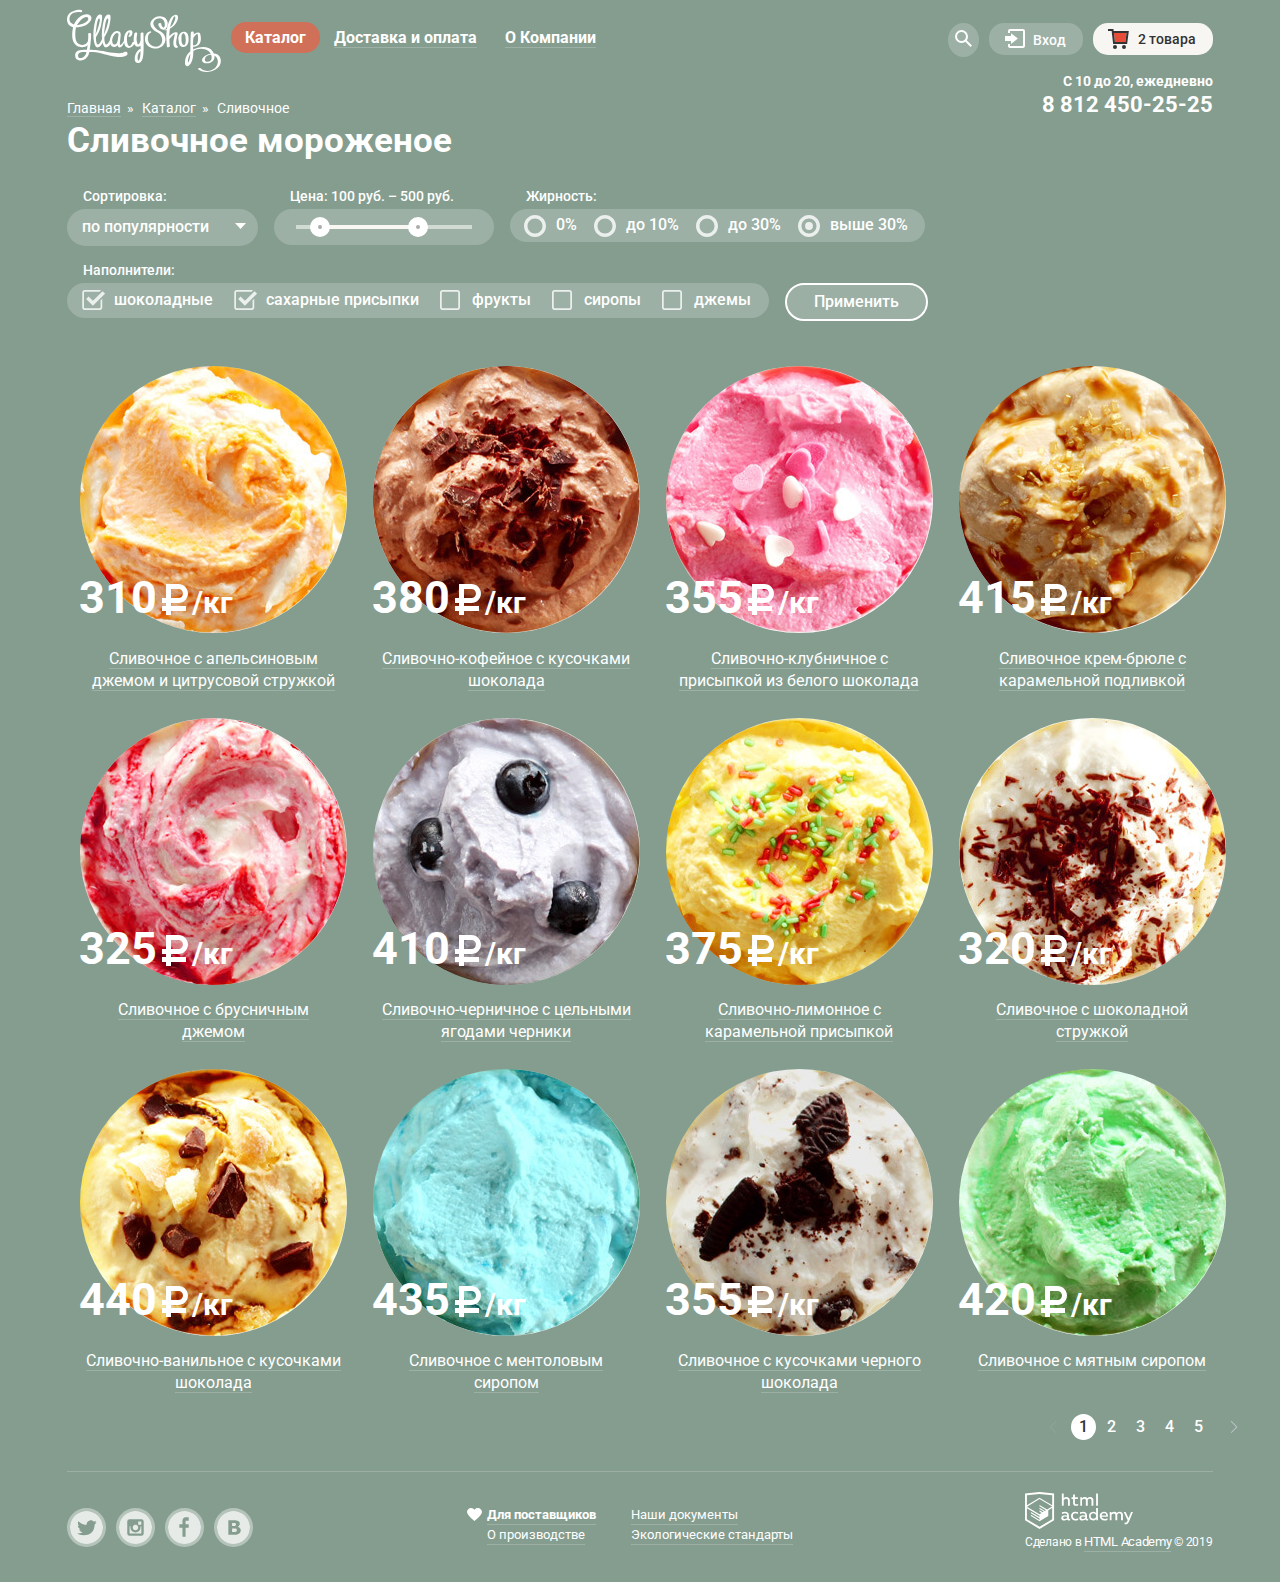
==== commit 32789ab5: "Это ещё не конец" ====
--- a/catalog.html
+++ b/catalog.html
@@ -15,28 +15,30 @@
       </a>
       <ul class="site-navigation">
         <li><a class="main-navigation-current" href="catalog.html"><span>Каталог</span></a>
-          <ul class="navigation-hover">
-            <li><a href="new.html">Новинки</a></li>
-            <li><a href="creamy.html">Сливочное</a></li>
-            <li><a href="sherbet.html">Щербеты</a></li>
-            <li><a href="fruit-ice.html">Фруктовый лед</a></li>
-            <li><a href="melorin.html">Мелорин</a></li>
+          <ul class="navigation-drop-down">
+            <li><a class="new-menu" href="new.html">Новинки</a></li>
+            <li><a class="drop-down-item" href="creamy.html">Сливочное</a></li>
+            <li class="current-drop-down"><a class="drop-down-item" href="sherbet.html">Щербеты</a></li>
+            <li><a class="drop-down-item" href="fruit-ice.html">Фруктовый лед</a></li>
+            <li><a class="drop-down-item" href="melorin.html">Мелорин</a></li>
           </ul>
         </li>
-        <li><a href="delivery.html"><span>Доставка и оплата</span></a></li>
-        <li><a href="company.html"><span>О Компании</span></a></li>
+        <li><a class="navigation-item" href="delivery.html"><span>Доставка и оплата</span></a></li>
+        <li><a class="navigation-item" href="company.html"><span>О Компании</span></a></li>
       </ul>
       <div class="user-wrapper">
-        <div class="user-navigation">
+        <div class="user-navigation navigation-search">
           <a href="search.html">
             <span class="search-img" aria-label="Поиск по сайту">
               <svg xmlns="http://www.w3.org/2000/svg" xmlns:xlink="http://www.w3.org/1999/xlink" width="17" height="17" viewBox="0 0 17 17"><path fill="#fff" d="M16.958 15.527L11.75 10.32A6.455 6.455 0 0 0 13 6.5 6.5 6.5 0 1 0 6.5 13a6.465 6.465 0 0 0 3.839-1.263l5.205 5.204 1.414-1.414zM6.5 11C4.019 11 2 8.981 2 6.5S4.019 2 6.5 2 11 4.019 11 6.5 8.981 11 6.5 11z"/></svg>
             </span>
           </a>
-          <form action="search.html" method="get">
-            <label for="search" class="visually-hidden">Строка поиска по сайту</label>
-            <input type="search" name="search" id="search" placeholder="Что ищем?">
-          </form>
+          <div class="search-form">
+            <form action="search.html" method="get">
+              <label for="search" class="visually-hidden">Строка поиска по сайту</label>
+              <input type="search" name="search" id="search" placeholder="Что ищем?" class="search-field">
+            </form>
+          </div>
         </div>
         <div class="entrance">
           <ul class="user-navigation">
@@ -49,12 +51,12 @@
               </a>
             </li>
           </ul>
-          <form action="entrance.html" method="post">
+          <form action="entrance.html" method="post" class="entrance-form">
             <label for="email" class="visually-hidden">Введите email для регистрации на сайте</label>
-            <input type="email" name="email" id="email" required placeholder="Электронная почта"><br>
+            <input type="email" name="email" id="email" required placeholder="Электронная почта" class="email-field"><br>
             <label for="password" class="visually-hidden">Введите пароль для регистрации на сайте</label>
-            <input type="password" name="password" id="password" required placeholder="Пароль"><br>
-            <button type="submit">Войти</button>
+            <input type="password" name="password" id="password" required placeholder="Пароль" class="password-field"><br>
+            <button type="submit" class="button entrance-btn">Войти</button>
             <div class="info-user">
               <a href="password-reminder.html" class="password-reminder">Забыли пароль?</a>
               <a href="new-registration.html" class="new-registration">Новая регистрация</a>
@@ -62,15 +64,15 @@
           </form>
         </div>
         <ul class="basket-box">
-          <li class="basket">
-            <a href="cart.html" aria-label="Корзина для товаров">2 товара<span class="badge"></span></a>
+          <li class="basket full-basket">
+            <a href="cart.html" aria-label="Корзина для товаров">2 товара</a>
           </li>
         </ul>
       </div>
     </nav>
     <p class="main-info">С 10 до 20, ежедневно<br> <span>8 812 450-25-25</span></p>
   </header>
-  <main class="container">
+  <main class="main-catalog container">
   	<ul class="breadcrumbs">
       <li class="breadcrumbs-item"><a href="index.html">Главная</a><span class="span">&raquo;</span></li>
       <li class="breadcrumbs-item"><a href="catalog.html">Каталог</a><span>&raquo;</span></li>
@@ -96,8 +98,8 @@
               <div class="scale">
                 <div class="bar" style="margin-left: 10%; width: 60%"></div>
               </div>
-              <div class="toggle toggle-min"></div>
-              <div class="toggle toggle-max"></div>
+              <div class="toggle toggle-min" tabindex="0"></div>
+              <div class="toggle toggle-max" tabindex="0"></div>
             </div>
     			</fieldset>
     			<fieldset class="fatty-percent">
@@ -154,126 +156,126 @@
         </div>
   		</form>
   	</section>
-  	<section class="cream-catalog">
+  	<section class="cream-catalog product-ice">
   		<h2 class="visually-hidden">Каталог сливочного мороженого</h2>
-  		<ul class="cream-list">
-  			<li class="cream-item">
+  		<ul class="cream-list product-list">
+  			<li class="product-item">
   				<img src="img/ice-1.jpg" width="267" height="267" alt="Сливочное с апельсиновым джемом и цитрусовой стружкой">
   				<b class="cream-price">310 <span class="kilo">/кг</span></b>
           <div class="cream-wrapper">
     				<a href="orange-ice.html" class="cream-description">Сливочное с апельсиновым джемом и цитрусовой стружкой</a>
           </div>
-          <div class="cream-wrapper cream-button">
-            <button type="button" class="button catalog-btn">Быстрый просмотр</button>
-          </div>
-  			</li>
-  			<li class="cream-item">
+          <div class="cream-button">
+            <button type="button" class="button catalog-btn">Быстрый просмотр</button>
+          </div>
+  			</li>
+  			<li class="product-item">
   				<img src="img/ice-2.jpg" width="267" height="267" alt="Сливочно-кофейное с кусочками шоколада">
           <b class="cream-price">380 <span class="kilo">/кг</span></b>
           <div class="cream-wrapper">
             <a href="orange-ice.html" class="cream-description">Сливочно-кофейное с кусочками шоколада</a>
           </div>
-          <div class="cream-wrapper cream-button">
-            <button type="button" class="button catalog-btn">Быстрый просмотр</button>
-          </div>
-  			</li>
-  			<li class="cream-item">
+          <div class="cream-button">
+            <button type="button" class="button catalog-btn">Быстрый просмотр</button>
+          </div>
+  			</li>
+  			<li class="product-item">
   				<img src="img/ice-3.jpg" width="267" height="267" alt="Сливочно-клубничное с присыпкой из белого шоколада">
   				<b class="cream-price">355 <span class="kilo">/кг</span></b>
           <div class="cream-wrapper">
     				<a href="strawberry-ice.html" class="cream-description">Сливочно-клубничное с присыпкой из белого шоколада</a>
           </div>
-          <div class="cream-wrapper cream-button">
-            <button type="button" class="button catalog-btn">Быстрый просмотр</button>
-          </div>
-  			</li>
-  			<li class="cream-item">
+          <div class="cream-button">
+            <button type="button" class="button catalog-btn">Быстрый просмотр</button>
+          </div>
+  			</li>
+  			<li class="product-item">
   				<img src="img/ice-4.jpg" width="267" height="267" alt="Сливочное крем-брюле с карамельной подливкой">
   				<b class="cream-price">415 <span class="kilo">/кг</span></b>
           <div class="cream-wrapper">
     				<a href="brulee-ice.html" class="cream-description">Сливочное крем-брюле с карамельной подливкой</a>
           </div>
-          <div class="cream-wrapper cream-button">
-            <button type="button" class="button catalog-btn">Быстрый просмотр</button>
-          </div>
-  			</li>
-  			<li class="cream-item">
+          <div class="cream-button">
+            <button type="button" class="button catalog-btn">Быстрый просмотр</button>
+          </div>
+  			</li>
+  			<li class="product-item">
   				<img src="img/ice-5.jpg" width="267" height="267" alt="Сливочное с брусничным джемом">
   				<b class="cream-price">325 <span class="kilo">/кг</span></b>
           <div class="cream-wrapper">
     				<a href="cowberryа-ice.html" class="cream-description">Сливочное с брусничным джемом</a>
           </div>
-          <div class="cream-wrapper cream-button">
-            <button type="button" class="button catalog-btn">Быстрый просмотр</button>
-          </div>
-  			</li>
-  			<li class="cream-item">
+          <div class="cream-button">
+            <button type="button" class="button catalog-btn">Быстрый просмотр</button>
+          </div>
+  			</li>
+  			<li class="product-item">
   				<img src="img/ice-6.jpg" width="267" height="267" alt="Сливочно-черничное с цельными ягодами черники">
   				<b class="cream-price">410 <span class="kilo">/кг</span></b>
           <div class="cream-wrapper">
     				<a href="blueberries-ice.html" class="cream-description">Сливочно-черничное с цельными ягодами черники</a>
           </div>
-          <div class="cream-wrapper cream-button">
-            <button type="button" class="button catalog-btn">Быстрый просмотр</button>
-          </div>
-  			</li>
-  			<li class="cream-item">
+          <div class="cream-button">
+            <button type="button" class="button catalog-btn">Быстрый просмотр</button>
+          </div>
+  			</li>
+  			<li class="product-item">
   				<img src="img/ice-7.jpg" width="267" height="267" alt="Сливочно-лимонное с карамельной присыпкой">
   				<b class="cream-price">375 <span class="kilo">/кг</span></b>
           <div class="cream-wrapper">
     				<a href="lemon-ice.html" class="cream-description">Сливочно-лимонное с карамельной присыпкой</a>
           </div>
-          <div class="cream-wrapper cream-button">
-            <button type="button" class="button catalog-btn">Быстрый просмотр</button>
-          </div>
-  			</li>
-  			<li class="cream-item">
+          <div class="cream-button">
+            <button type="button" class="button catalog-btn">Быстрый просмотр</button>
+          </div>
+  			</li>
+  			<li class="product-item">
   				<img src="img/ice-8.jpg" width="267" height="267" alt="Сливочное с шоколадной стружкой">
   				<b class="cream-price">320 <span class="kilo">/кг</span></b>
           <div class="cream-wrapper">
     				<a href="chocolate-ice.html" class="cream-description">Сливочное с шоколадной стружкой</a>
           </div>
-          <div class="cream-wrapper cream-button">
-            <button type="button" class="button catalog-btn">Быстрый просмотр</button>
-          </div>
-  			</li>
-  			<li class="cream-item">
+          <div class="cream-button">
+            <button type="button" class="button catalog-btn">Быстрый просмотр</button>
+          </div>
+  			</li>
+  			<li class="product-item">
   				<img src="img/ice-9.jpg" width="267" height="267" alt="Сливочно-ванильное с кусочками шоколада">
   				<b class="cream-price">440 <span class="kilo">/кг</span></b>
           <div class="cream-wrapper">
     				<a href="vanilla-ice.html" class="cream-description">Сливочно-ванильное с кусочками шоколада</a>
           </div>
-          <div class="cream-wrapper cream-button">
-            <button type="button" class="button catalog-btn">Быстрый просмотр</button>
-          </div>
-  			</li>
-  			<li class="cream-item">
+          <div class="cream-button">
+            <button type="button" class="button catalog-btn">Быстрый просмотр</button>
+          </div>
+  			</li>
+  			<li class="product-item">
   				<img src="img/ice-10.jpg" width="267" height="267" alt="Сливочноe с ментоловым сиропом">
   				<b class="cream-price">435 <span class="kilo">/кг</span></b>
           <div class="cream-wrapper">
     				<a href="menthol-ice.html" class="cream-description">Сливочноe с ментоловым сиропом</a>
           </div>
-          <div class="cream-wrapper cream-button">
-            <button type="button" class="button catalog-btn">Быстрый просмотр</button>
-          </div>
-  			</li>
-  			<li class="cream-item">
+          <div class="cream-button">
+            <button type="button" class="button catalog-btn">Быстрый просмотр</button>
+          </div>
+  			</li>
+  			<li class="product-item">
   				<img src="img/ice-11.jpg" width="267" height="267" alt="Сливочное с кусочками черного шоколада">
   				<b class="cream-price">355 <span class="kilo">/кг</span></b>
           <div class="cream-wrapper">
     				<a href="dark-chocolate-ice.html" class="cream-description">Сливочное с кусочками черного шоколада</a>
           </div>
-          <div class="cream-wrapper cream-button">
-            <button type="button" class="button catalog-btn">Быстрый просмотр</button>
-          </div>
-  			</li>
-  			<li class="cream-item">
+          <div class="cream-button">
+            <button type="button" class="button catalog-btn">Быстрый просмотр</button>
+          </div>
+  			</li>
+  			<li class="product-item">
   				<img src="img/ice-12.jpg" width="267" height="267" alt="Сливочное с мятным сиропом">
   				<b class="cream-price">420 <span class="kilo">/кг</span></b>
           <div class="cream-wrapper">
     				<a href="mint-syrup-ice.html" class="cream-description">Сливочное с мятным сиропом</a>
           </div>
-          <div class="cream-wrapper cream-button">
+          <div class="cream-button">
             <button type="button" class="button catalog-btn">Быстрый просмотр</button>
           </div>
   			</li>
@@ -295,8 +297,8 @@
 			</ul>
   	</section>
   </main>
-  <footer class="main-footer container">
-    <div class="footer-wrapper">
+  <footer class="main-footer footer-catalog">
+    <div class="footer-wrapper container">
       <ul class="social-list">
         <li class="social-item">
           <a href="https://twitter.com/htmlacademy_ru" target="_blank" rel="noopener" aria-label="Мы в твиттере"></a>
@@ -321,7 +323,7 @@
           <a class="documents-link" href="#">Экологические стандарты</a>
         </div>
       </div>
-      <div class="htmlacademy">
+      <div class="htmlacademy htmlacademy-catalog">
         <img src="img/svg-gllacy/logo-htmlacademy.svg" width="108" height="39" alt="">
         <p class="htmlacademy-info">Сделано в <a href="https://htmlacademy.ru">HTML Academy</a> &copy; 2019</p>
       </div>
--- a/css/style.css
+++ b/css/style.css
@@ -5,7 +5,6 @@
 	font-family: "Roboto", sans-serif;
 	font-weight: 400;
 	font-size: 16px;
-	line-height: 22px;
 
 	color: #ffffff;
 	background-color: #849d8f;
@@ -48,6 +47,20 @@
   margin-bottom: 30px;
 }
 
+.main-catalog {
+  position: relative;
+  border-bottom: 1px solid transparent;
+}
+
+.main-catalog::after {
+  content: "";
+  position: absolute;
+  bottom: 0;
+  width: 1146px;
+  height: 1px;
+  background-color: rgba(255, 255, 255, 0.2);
+}
+
 .site-wrapper {
 	background-color: #849d8f;
   background-image: url("../img/slider-one.png");
@@ -63,12 +76,12 @@
 }
 
 .main-header-logo {
-  margin-right: 24px;
+  margin-right: 10px;
   padding-top: 9px;
 }
 
 .site-navigation,
-.navigation-hover,
+.navigation-drop-down,
 .user-navigation,
 .basket-box {
   margin: 0;
@@ -79,24 +92,33 @@
 .site-navigation {
   position: relative;
   display: flex;
+  flex-wrap: wrap;
 
   width: 400px;
-  padding-top: 28px;
-}
-
-.site-navigation a {
+  padding-top: 29px;
+}
+
+.site-navigation > li > a {
   color: #ffffff;
   font-weight: 700;
 
   padding: 6px 14px;
 }
 
+.site-navigation > li > a {
+  position: relative;
+}
+
+.site-navigation > li:hover .navigation-drop-down {
+  display: block;
+}
+
 .site-navigation span {
   border-bottom: 1px solid rgba(255, 255, 255, 0.2);
 }
 
-.site-navigation a:hover,
-.site-navigation a:focus {
+.site-navigation .navigation-item:hover,
+.site-navigation .navigation-item:focus {
   color: #323232;
   border: none;
   background-color: #f7f6f3;
@@ -105,13 +127,17 @@
   outline: none;
 }
 
+.site-navigation > li > a:active {
+  box-shadow: inset 0px 2px 1px 0px #696969;
+}
+
 .user-wrapper {
   display: flex;
   flex-wrap: wrap;
   justify-content: flex-end;
   margin-left: auto;
   min-width: 245px;
-  padding-top: 22px;
+  padding-top: 23px;
 }
 
 .entrance-text,
@@ -127,17 +153,192 @@
   margin-right: 10px;
 }
 
-.navigation-hover {
+.user-navigation a {
+  display: flex;
+  padding: 7px;
+  align-items: center;
+
+  background-color: rgba(255, 255, 255, 0.2);
+  border-radius: 50%;
+}
+
+.navigation-drop-down {
+  position: absolute;
+  z-index: 2000;
+  top: 60px;
+  left: -5px;
+  width: 141px;
+  padding-bottom: 7px;
+  background-color: #f8f7f4;
+  border-radius: 5px;
+  box-shadow: 0px 20px 20px 0px rgba(0, 0, 0, 0.4);
   display: none;
 }
 
-.navigation-hover a {
+.new-menu::before {
+  content: "";
+  position: absolute;
+  top: 37px;
+  left: 6px;
+  width: 128px;
+  height: 1px;
+  background-color: #d1d0ce;
+}
+
+.navigation-drop-down a {
+  display: block;
   font-size: 14px;
   color: #323232;
-}
-
-.navigation-hover li:not(:first-child) a {
-  font-weight: 400;
+  border: none;
+}
+
+.navigation-drop-down li:not(:first-child) {
+  min-height: 30px;
+  line-height: 28px;
+}
+
+.drop-down-item {
+  padding-top: 4px;
+  padding-left: 19px;
+}
+
+.new-menu {
+  font-weight: 700;
+  padding-top: 11px;
+  padding-bottom: 11px;
+  padding-left: 19px;
+}
+
+.navigation-drop-down li:hover:first-child,
+.navigation-drop-down li:first-child a:focus{
+  border-radius: 5px 5px 0 0;
+}
+
+.navigation-drop-down li:not(.current-drop-down):hover,
+.navigation-drop-down li:not(.current-drop-down) a:focus {
+  background-color: #fbded7;
+  outline: none;
+}
+
+.navigation-drop-down li:not(.current-drop-down):active {
+  background-color: #f6b5a5;
+}
+
+.current-drop-down {
+  background-color: #d07058;
+}
+
+.current-drop-down a {
+  color: #ffffff;
+}
+
+.navigation-search,
+.entrance {
+  position: relative;
+}
+
+.search-form,
+.entrance-form {
+  position: absolute;
+  z-index: 2000;
+  display: none;
+  width: 341px;
+  min-height: 84px;
+  top: 38px;
+  right: 0;
+  line-height: 84px;
+  text-align: center;
+  border-radius: 5px;
+  background-color: #f8f7f4;
+  box-sizing: border-box;
+  box-shadow: 0px 20px 20px 0px rgba(0, 0, 0, 0.4);
+}
+
+.entrance-form {
+  width: 277px;
+  min-height: 214px;
+  right: 10px;
+  padding: 20px 19px;
+
+  line-height: 24px;
+}
+
+.entrance-form .entrance-btn {
+  padding: 10px 24px;
+  padding-top: 11px;
+
+  font-size: 18px;
+  line-height: 24px;
+}
+
+.search-field,
+.email-field,
+.password-field {
+  display: inline-block;
+  width: 311px;
+  padding: 13px 12px;
+  border: 1px solid #d3d3d2;
+  border-radius: 5px;
+  box-sizing: border-box;
+  font-size: 14px;
+}
+
+.email-field,
+.password-field {
+  width: 241px;
+  margin-bottom: 20px;
+}
+
+.search-field::-webkit-input-placeholder,
+.email-field::-webkit-input-placeholder,
+.password-field::-webkit-input-placeholder {
+  color: #999999;
+}
+
+.search-field::-moz-placeholder,
+.email-field::-webkit-input-placeholder,
+.password-field::-webkit-input-placeholder {
+  color: #999999;
+}
+
+.search-field:-moz-placeholder,
+.email-field:-moz-placeholder,
+.password-field:-moz-placeholder {
+  color: #999999;
+}
+
+.search-field:-ms-input-placeholder,
+.email-field:-ms-input-placeholder,
+.password-field:-ms-input-placeholder {
+  color: #999999;
+}
+
+.info-user {
+  display: inline-block;
+  width: 120px;
+  margin-left: 15px;
+
+  text-align: left;
+}
+
+.info-user a {
+  color: #323232;
+  font-size: 13px;
+  line-height: 22px;
+
+  border-bottom: 1px solid #adacaa;
+}
+
+.info-user a:hover,
+.info-user a:focus,
+.info-user a:active {
+  color: #ffbc9e;
+  border-bottom: 1px solid #ffbc9e;
+}
+
+.navigation-search:hover .search-form,
+.entrance:hover .entrance-form {
+  display: block;
 }
 
 .main-navigation-current {
@@ -167,27 +368,14 @@
   outline: 1px dotted #ffffff;
 }
 
-.user-navigation {
+.login-link a,
+.basket a {
   position: relative;
-}
-
-.user-navigation a {
-  display: flex;
-  padding: 7px;
+
+  display: flex;
   align-items: center;
 
-  background-color: rgba(255, 255, 255, 0.2);
-  border-radius: 50%;
-}
-
-.login-link a,
-.basket-box a {
-  position: relative;
-
-  display: flex;
-  align-items: center;
-
-  padding: 6px 17px 5px 16px;
+  padding: 5px 17px 4px 16px;
 
   background-color: rgba(255, 255, 255, 0.2);
   border-radius: 15px;
@@ -196,12 +384,11 @@
 .entrance-img,
 .basket-img {
   padding-right: 7px;
+  padding-top: 1px;
 }
 
 .login-link a:hover,
-.basket-box a:hover,
 .login-link a:focus,
-.basket-box a:focus,
 .user-navigation a:hover,
 .user-navigation a:focus {
   background-color: #f8f7f4;
@@ -209,32 +396,36 @@
   outline: none;
 }
 
+.empty-basket a {
+  cursor: default;
+}
+
+.empty-basket a:focus {
+  outline: 1px dotted rgba(255, 255, 255, 0.2);
+}
+
 .login-link a:hover .entrance-text,
-.basket-box a:hover .basket-text,
-.login-link a:focus .entrance-text,
-.basket-box a:focus .basket-text {
+.login-link a:focus .entrance-text {
   color: #323232;
 }
 
 .login-link a:hover path,
-.basket-box a:hover path,
 .login-link a:hover circle,
-.basket-box a:hover circle,
 .login-link a:focus path,
-.basket-box a:focus path,
 .login-link a:focus circle,
-.basket-box a:focus circle,
 .user-navigation a:hover path,
 .user-navigation a:focus path {
   fill: #323232;
 }
 
-.user-navigation form {
-  display: none;
-}
-
-.entrance form {
-  display: none;
+.full-basket a {
+  padding: 8px 17px 8px 45px;
+
+  color: #323232;
+  background-color: #f7f6f3;
+  background-image: url("../img/svg-gllacy/basket-red.svg");
+  background-repeat: no-repeat;
+  background-position: 15px center;
 }
 
 .main-info {
@@ -244,7 +435,7 @@
   align-items: flex-end;
   width: 1146px;
   margin: 0;
-  margin-top: -6px;
+  margin-top: -5px;
   margin-left: auto;
 
   font-weight: 700;
@@ -255,6 +446,7 @@
 .main-info span {
   font-size: 22px;
   line-height: 26px;
+  margin-top: 2px;
 }
 
 /* ------- Slider -------- */
@@ -304,7 +496,7 @@
 .slide-title {
   width: 700px;
   margin: 0 auto;
-  margin-bottom: 31px;
+  margin-bottom: 30px;
 
   font-size: 60px;
   line-height: 60px;
@@ -333,6 +525,11 @@
   cursor: pointer;
 }
 
+.slide-button {
+  letter-spacing: 0.5px;
+  padding: 11px 42px;
+}
+
 .button:hover,
 .button:focus {
   background: linear-gradient(to bottom, #f58669 0%, #ec6f5e 100%);
@@ -407,7 +604,7 @@
   flex-wrap: wrap;
   justify-content: space-between;
   width: 1146px;
-  margin-bottom: 40px;
+  margin-bottom: 35px;
 }
 
 .promo-raspberry,
@@ -417,12 +614,12 @@
 }
 
 .promo-box {
+  padding: 14px 22px 24px 19px;
+
 	background-repeat: no-repeat;
 	background-position: center;
 
-	border-radius: 15px;
-
-	padding: 15px 22px 24px 18px;
+	border-radius: 17px;
 }
 
 .promo-box-raspberry {
@@ -436,15 +633,15 @@
 }
 
 .promo-caption {
+  margin: 0;
+
 	font-weight: 700;
 	font-size: 35px;
 	line-height: 41px;
-
-	margin: 0;
 }
 
 .promo-text {
-  margin-top: 16px;
+  margin-top: 17px;
   margin-bottom: 45px;
 
 	font-weight: 700;
@@ -457,37 +654,78 @@
 }
 
 .button-promo {
+  padding: 2px 22px;
+
 	font-size: 18px;
-	line-height: 24px;
-
-	padding: 10px 22px;
 }
 
 /* -------- Хиты мороженого --------- */
-
-.hit-list {
-  position: relative;
+.product-ice {
+  width: 1172px;
+  margin: 0 auto;
+  margin-bottom: 18px;
+}
+
+.product-list {
   display: flex;
   flex-wrap: wrap;
-  width: 1146px;
-	margin: 0;
-  margin-bottom: 38px;
+  margin: 0;
 	padding: 0;
 	list-style: none;
 }
 
+.product-item {
+  position: relative;
+  width: 267px;
+  padding: 13px;
+  padding-top: 6px;
+  padding-bottom: 20px;
+}
+
+.product-item:hover::after {
+  content: "";
+  position: absolute;
+  z-index: 1000;
+  width: 293px;
+  height: 405px;
+  top: 0;
+  left: 0;
+  background-color: rgba(155, 175, 163, 0.2);
+  box-shadow: 0px 20px 20px 0px rgba(0, 0, 0, 0.4);
+  border-radius: 6px;
+}
+
+.product-item:hover {
+  cursor: pointer;
+}
+
+.cream-wrapper,
+.cream-button {
+  width: 256px;
+  
+  text-align: center;
+}
+
+.cream-price {
+  margin-left: -1px;
+}
+
+.cream-wrapper {
+  margin-left: 5px;
+}
+
+.cream-wrapper a {
+  line-height: 22px;
+}
+
 .hit-item {
-	width: 267px;
-  margin-right: 26px;
-}
-
-.hit-item:nth-child(4n) {
-  margin-right: 0;
+  z-index: 1;
 }
 
 .hit-item::before {
 	content: "";
 	position: absolute;
+  z-index: 1;
 	background-image: url("../img/svg-gllacy/hit.svg");
 	background-size: 61px 61px;
 	width: 61px;
@@ -495,8 +733,28 @@
 	background-repeat: no-repeat;
 }
 
-.hit-item img {
+.product-item img {
 	border-radius: 50%;
+}
+
+.cream-button {
+  position: absolute;
+  z-index: 3000;
+  bottom: -37px;
+  right: 20px;
+
+  display: none;
+}
+
+.catalog-btn {
+  padding: 10px 18px;
+
+  font-size: 18px;
+  line-height: 24px;
+}
+
+.product-item:hover .cream-button {
+  display: block;
 }
 
 .cream-price {
@@ -506,8 +764,8 @@
 	color: #ffffff;
 
 	display: block;
-	padding-bottom: 33px;
-  margin-top: -52px;
+	padding-bottom: 24px;
+  margin-top: -66px;
 }
 
 .cream-price::before {
@@ -523,12 +781,13 @@
 }
 
 .kilo {
-	display: inline-block;
 	padding-left: 24px;
 	font-size: 30px;
 }
 
 .cream-description {
+  position: relative;
+  z-index: 3000;
 	color: #ffffff;
   border-bottom: 1px solid rgba(255, 255, 255, 0.2);
 }
@@ -557,6 +816,7 @@
 	font-weight: 500;
 	font-size: 24px;
 	line-height: 30px;
+  letter-spacing: 0.1px;
 	color: #323232;
 }
 
@@ -576,6 +836,7 @@
   padding: 11px 0 13px 57px;
 
 	color: #323232;
+  line-height: 22px;
 }
 
 .advantages-item::before {
@@ -583,30 +844,28 @@
 	position: absolute;
 	width: 49px;
 	height: 49px;
+  background-size: 49px 49px;
 }
 
 .advantages-box-first .advantages-item:nth-child(1) {
 	background-image: url("../img/svg-gllacy/ice-cream.svg");
 	background-repeat: no-repeat;
-	background-size: 49px 49px;
 }
 
 .advantages-box-first  .advantages-item:nth-child(2) {
 	background-image: url("../img/svg-gllacy/eco.svg");
 	background-repeat: no-repeat;
-	background-size: 49px 49px;
+	
 }
 
 .advantages-box-second .advantages-item:nth-child(1) {
 	background-image: url("../img/svg-gllacy/cow.svg");
 	background-repeat: no-repeat;
-	background-size: 49px 49px;
 }
 
 .advantages-box-second .advantages-item:nth-child(2) {
 	background-image: url("../img/svg-gllacy/thermometer.svg");
 	background-repeat: no-repeat;
-	background-size: 49px 49px;
 }
 
 /* ----------  Блог и рассылка ------------- */
@@ -625,6 +884,7 @@
 	background-image: url("../img/strawberry-bg.jpg");
 	background-repeat: no-repeat;
 	color: #323232;
+  line-height: 22px;
 	border-radius: 15px
 }
 
@@ -661,6 +921,7 @@
 
 	background-image: repeating-linear-gradient(-40deg, #ffffff 0, #ffffff 6px, #92cdff 6px, #92cdff 12px, #ffffff 12px, #ffffff 17px, #fe9e90 17px, #fe9e90 22px);
 	color: #5a5a5a;
+  line-height: 22px;
 	border-radius: 15px;
 }
 
@@ -707,6 +968,10 @@
 	margin: 0 auto;
 }
 
+.map-picture {
+  width: 100%;
+}
+
 .map-wrapper img {
   width: 100%;
   height: 430px;
@@ -741,20 +1006,20 @@
 }
 
 .map-info .map-tel {
-  padding-top: 5px;
+  padding-top: 2px;
   margin-bottom: 24px;
 }
 
 .map-info .address-correct {
   display: block;
+  padding-top: 4px;
 	font-size: 18px;
 	line-height: 24px;
 	font-weight: 700;
 }
 
 .map-tel .address-correct {
-  padding-top: 5px;
-  margin-bottom: -19px;
+  margin-bottom: -18px;
 }
 
 .btn-map-box {
@@ -769,10 +1034,14 @@
 }
 
 /* -------- footer ------- */
+.footer-catalog {
+  margin-top: 35px;
+}
+
 .footer-wrapper {
   display: flex;
   width: 1146px;
-  padding-bottom: 30px;
+  margin-bottom: 30px;
 
   justify-content: space-between;
 }
@@ -846,7 +1115,7 @@
 
 	margin: 0;
 	padding: 0;
-  margin-top: -6px;
+  margin-top: -3px;
   width: 327px;
 
 	list-style: none;
@@ -888,6 +1157,10 @@
   text-align: left;
 }
 
+.htmlacademy-catalog {
+  margin-top: -16px;
+}
+
 .htmlacademy-info {
   margin: 0;
   font-size: 12px;
@@ -904,7 +1177,7 @@
   display: flex;
   width: 225px;
 	margin: 0;
-  margin-top: -17px;
+  margin-top: -18px;
   margin-bottom: 3px;
 	padding: 0;
 
@@ -927,6 +1200,13 @@
 
 .breadcrumbs span {
   margin-left: 6px;
+}
+
+.breadcrumbs a:hover,
+.breadcrumbs a:focus {
+  color: #ffbc9e;
+  border-color: #ffbc9e;
+  outline: none;
 }
 
 .page-title {
@@ -1074,7 +1354,8 @@
 }
 
 /* -------------- fatty -------------- */
-.fatty-percent .fatty-list {
+.fatty-percent .fatty-list,
+.sorting-filler .filter-item {
   display: flex;
   flex-wrap: wrap;
 
@@ -1082,17 +1363,21 @@
 
   border-radius: 20px;
   background-color: rgba(255, 255, 255, 0.2);
+}
+
+.sorting-filler .filter-item {
+  padding: 8px 18px 9px 15px;
 }
 
 .fatty-radio label,
 .filter-option label {
 	position: relative;
 	padding-left: 32px;
-	cursor: pointer;
 
 	font-size: 16px;
 	line-height: 18px;
 	font-weight: 500;
+  cursor: pointer;
 }
 
 .fatty-radio label {
@@ -1106,53 +1391,37 @@
 .fatty-radio:nth-child(4n) label,
 .filter-option:nth-child(5n) label {
   margin-right: 0;
-}
-
-.sorting-filler .filter-item {
-  display: flex;
-  flex-wrap: wrap;
-
-  padding: 8px 18px 8px 15px;
-
-  border-radius: 20px;
-  background-color: rgba(255, 255, 255, 0.2);
 }
 
 .filter-option input[type="checkbox"] + label::before,
 .fatty-radio input[type="radio"] + label::before {
 	content: "";
 	position: absolute;
-	top: -1px;
+	top: 0px;
 	left: 0px;
 
 	width: 23px;
 	height: 23px;
 
   background-repeat: no-repeat;
-  background-size: 23px 23px;
   opacity: 0.8;
-}
-
-.filter-option input[type="checkbox"]:checked ~ label::before {
-  content: "";
-  position: absolute;
-  width: 23px;
-  height: 23px;
-  background: url("../img/svg-gllacy/checkbox-on.svg") 0 0 no-repeat;
-  background-size: 23px 23px;
 }
 
 .fatty-radio input[type="radio"] + label::before {
   background-image: url("../img/svg-gllacy/radio-off.svg");
+  
 }
 
 .filter-option input[type="checkbox"] + label::before {
-	background-image: url("../img/svg-gllacy/checkbox-off.svg");
+  background-image: url("../img/svg-gllacy/checkbox-off.svg");
+}
+
+.filter-option input[type="checkbox"]:checked ~ label::before {
+  background: url("../img/svg-gllacy/checkbox-on.svg") 0 0 no-repeat;
 }
 
 .fatty-radio input[type="radio"]:checked ~ label::before {
   background: url("../img/svg-gllacy/radio-on.svg") 0 0 no-repeat;
-  background-size: 23px 23px;
 }
 
 .filter-option input[type="checkbox"] + label:hover::before,
@@ -1198,62 +1467,20 @@
 }
 
 .filter-button:active {
-	padding: 11px 29px;
+	padding: 10px 29px;
 	border: none;
 	box-shadow: inset 0px 2px 1px 0px #696969;
 }
 
-/* -------- catalog --------------- */
-.cream-list {
+/*------ pagination-list ------------ */
+.pagination-list {
   display: flex;
   flex-wrap: wrap;
 	margin: 0;
-  margin-bottom: 40px;
-	padding: 0;
-
-	list-style: none;
-}
-
-.cream-item {
-  margin-right: 26px;
-  padding-bottom: 39px;
-	width: 267px;
-}
-
-.cream-item:nth-child(4n) {
-  margin-right: 0;
-}
-
-.cream-item img {
-	border-radius: 50%;
-}
-
-.catalog-btn {
-	padding: 10px 18px;
-
-	font-size: 18px;
-	line-height: 24px;
-}
-
-.cream-wrapper {
-  width: 256px;
-
-	text-align: center;
-}
-
-.cream-button {
-  display: none;
-}
-
-/*------ pagination-list ------------ */
-.pagination-list {
-  display: flex;
-  flex-wrap: wrap;
-	margin: 0;
-  margin-bottom: 50px;
+  margin-bottom: 32px;
   margin-left: auto;
 	padding: 0;
-	width: 190px;
+  width: 190px;
 
 	list-style: none;
 	line-height: 18px;
@@ -1263,13 +1490,31 @@
 .pagination-item {
   display: flex;
   flex-wrap: wrap;
+
   align-items: center;
 }
 
-.pagination-item a {
-  margin-right: 15px;
+.number {
+    width: 145px;
+}
+
+.number a {
+  padding: 4px 9px;
+  margin-right: 2px;
 
   color: #ffffff;
+}
+
+.number a:nth-child(5n) {
+  margin-right: 0;
+}
+
+.next .forward {
+  margin-left: 14px;
+}
+
+.prev .backward {
+  margin-right: 14px;
 }
 
 .pagination-list .forward {
@@ -1292,21 +1537,14 @@
   opacity: 0.2;
 }
 
-.number-link:hover,
-.number-link:focus {
-  width: 27px;
-  height: 27px;
-  line-height: 27px;
-
+.number .number-link:hover {
   text-align: center;
   background-color: rgba(255, 255, 255, 0.2);
   border-radius: 50%;
 }
 
 .number .pagination-current {
-	width: 27px;
-	height: 27px;
-  line-height: 27px;
+	padding: 4px 8px;
 
 	background-color: #ffffff;
 	color: #323232;
